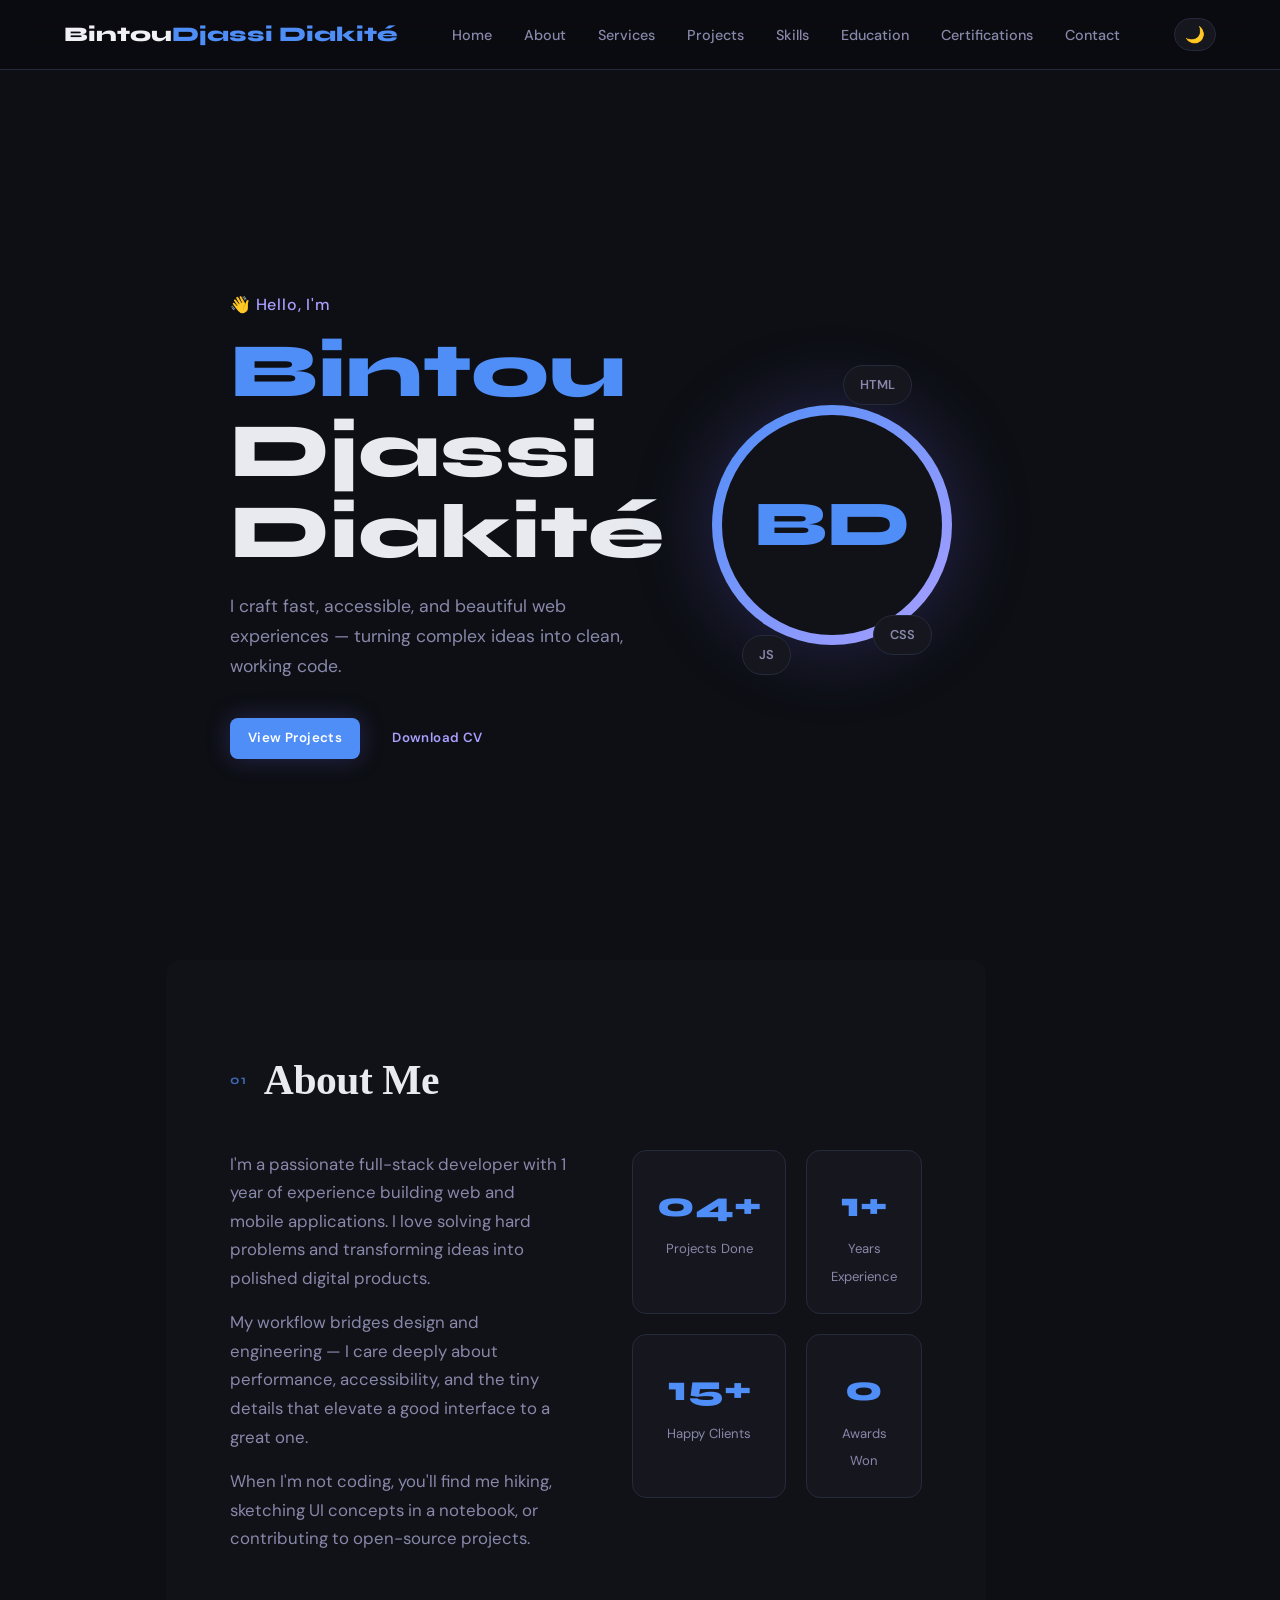
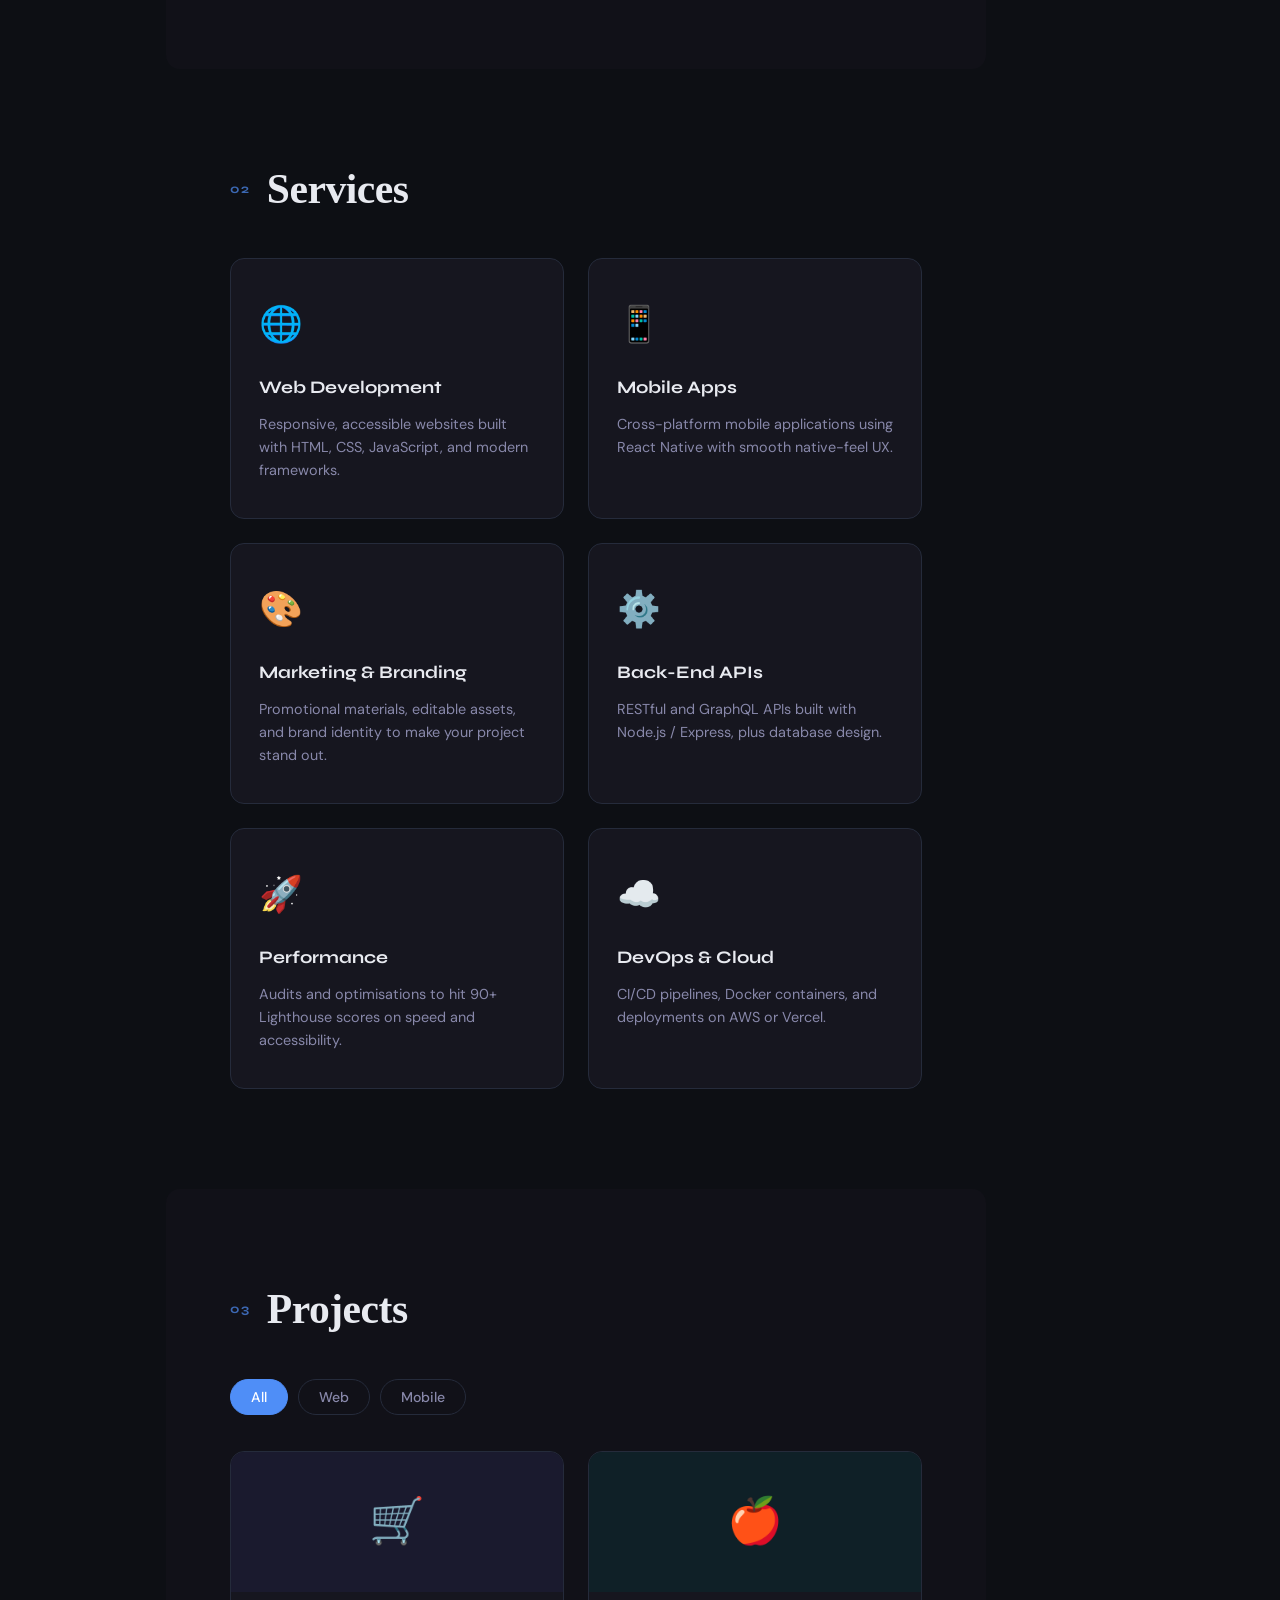
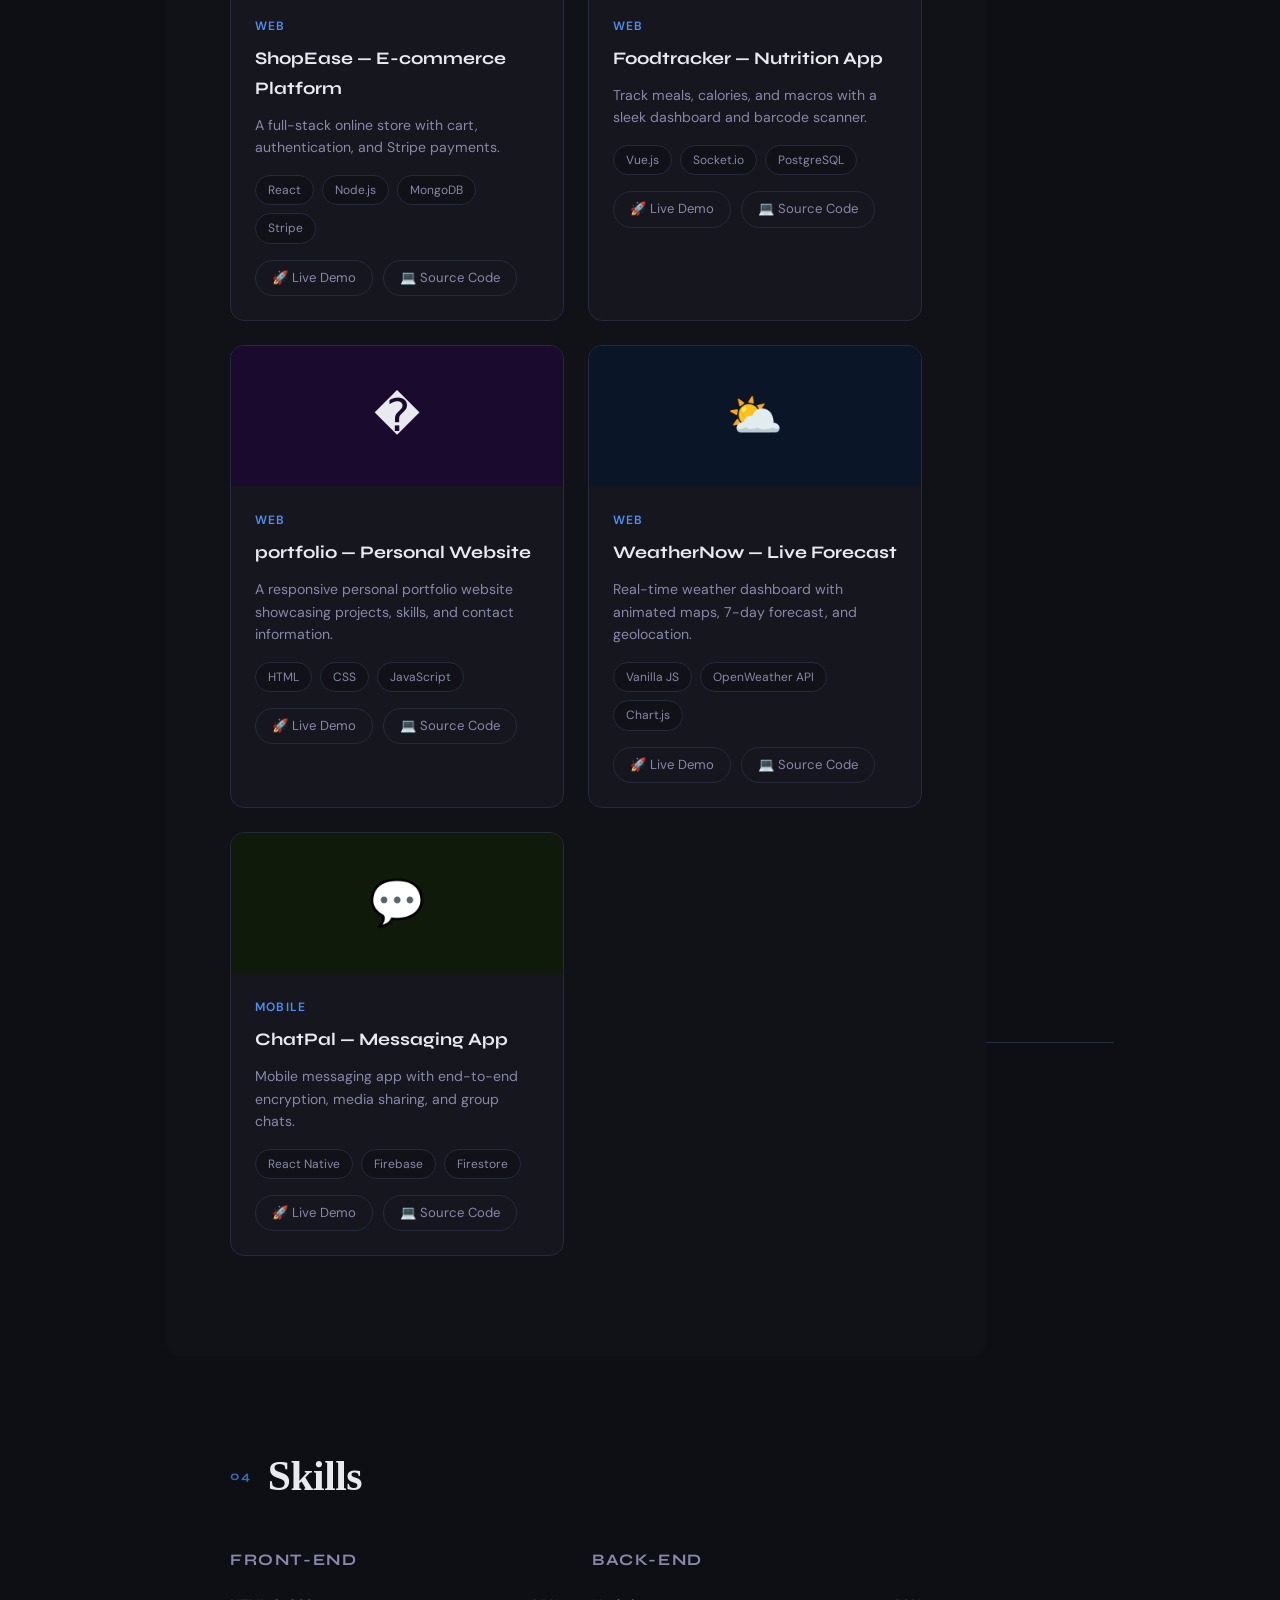
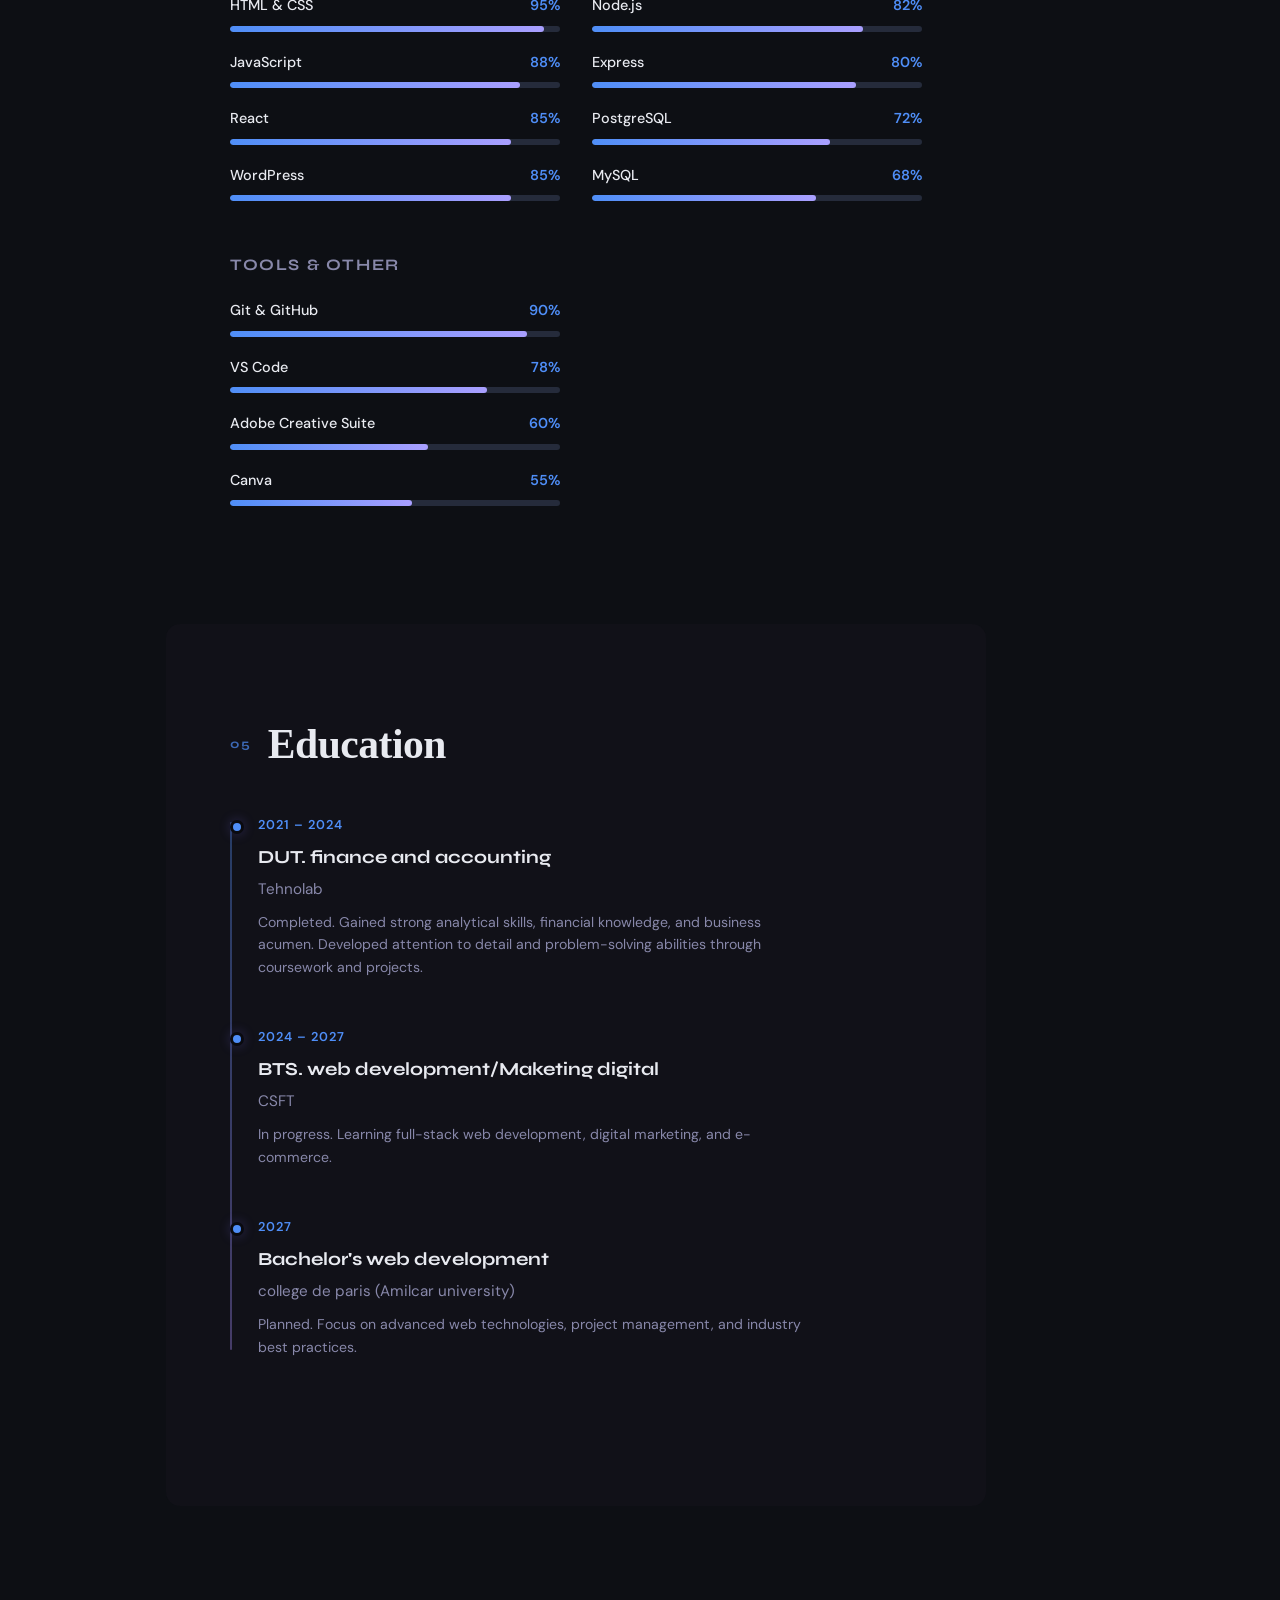
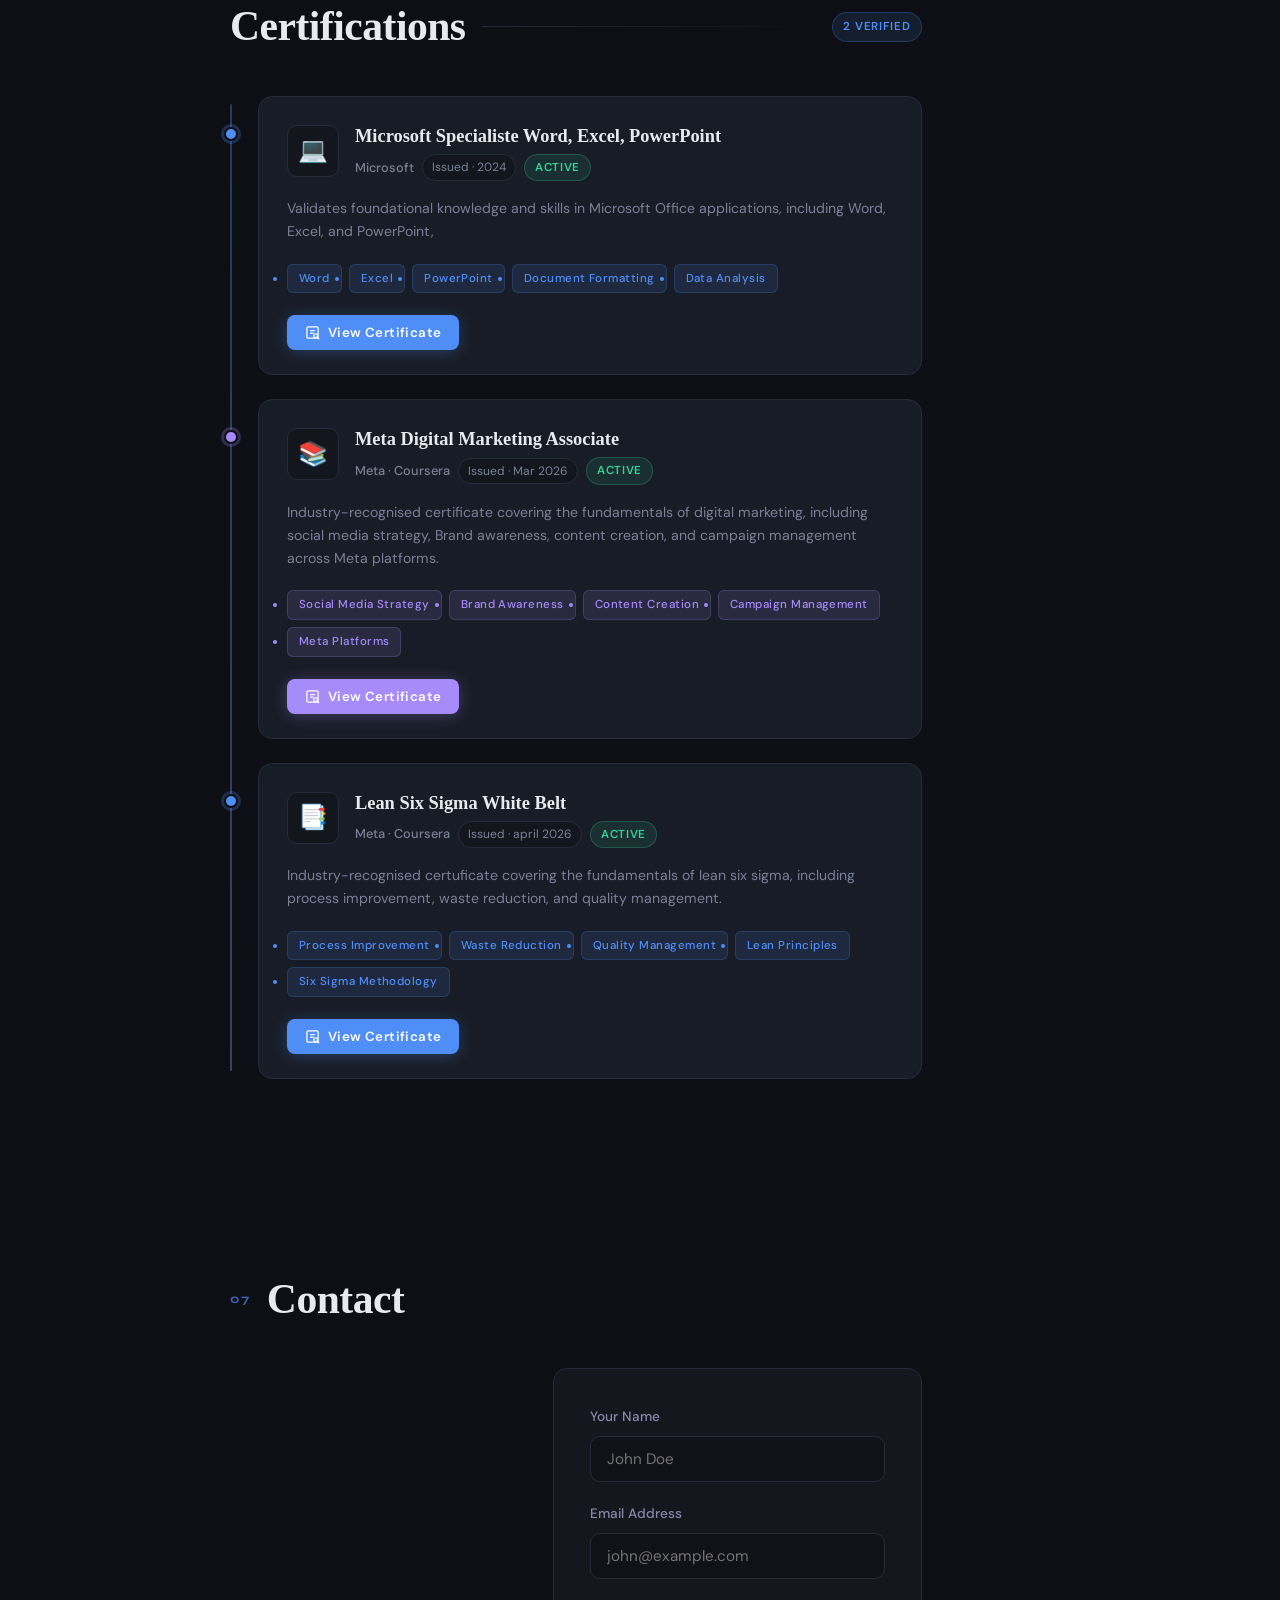
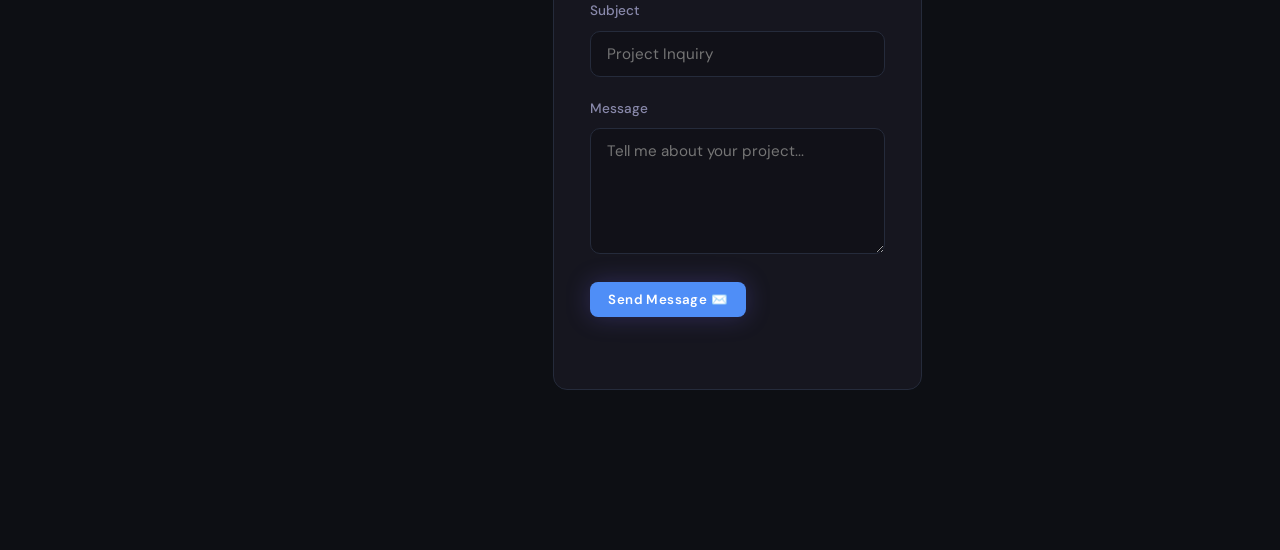
==== index.html @ b9fad1ed "Add files via upload" ====
<!DOCTYPE html>
<html lang="en" data-theme="dark">
<head>
  <meta charset="UTF-8" />
  <meta name="viewport" content="width=device-width, initial-scale=1.0" />
  <!-- The page title will be updated dynamically by script.js -->
  <title>Portfolio</title>
  <link rel="stylesheet" href="style.css" />
  <!-- Google Fonts: Syne (display) + DM Sans (body) -->
  <link rel="preconnect" href="https://fonts.googleapis.com" />
  <link rel="preconnect" href="https://fonts.gstatic.com" crossorigin />
  <link href="https://fonts.googleapis.com/css2?family=Syne:wght@400;600;700;800&family=DM+Sans:wght@300;400;500&display=swap" rel="stylesheet" />
</head>
<body>

  <!-- ═══════════════════════════════════════
       NAVIGATION BAR
       Generated dynamically by renderNav()
  ════════════════════════════════════════ -->
  <nav id="navbar">
    <div class="nav-logo" id="nav-logo"><!-- filled by JS --></div>
    <button class="hamburger" id="hamburger" aria-label="Toggle menu">
      <span></span><span></span><span></span>
    </button>
    <ul class="nav-links" id="nav-links"><!-- filled by JS --></ul>
    <button class="theme-toggle" id="theme-toggle" aria-label="Toggle dark mode">
      <span class="icon-sun">☀️</span>
      <span class="icon-moon">🌙</span>
    </button>
  </nav>

  <!-- ═══════════════════════════════════════
       MAIN CONTENT
       All sections are empty shells.
       JavaScript fills them with real content.
  ════════════════════════════════════════ -->
  <main>

    <!-- HOME SECTION -->
    <section id="home" class="section section-home">
      <div class="home-content">
        <p class="home-greeting" id="home-greeting"><!-- filled by JS --></p>
        <h1 class="home-name" id="home-name"><!-- filled by JS --></h1>
        <p class="home-tagline" id="home-tagline"><!-- filled by JS --></p>
        <div class="home-cta" id="home-cta"><!-- filled by JS --></div>
      </div>
      <div class="home-visual">
        <div class="avatar-ring">
          <div class="avatar-initials" id="avatar-initials"><!-- filled by JS --></div>
        </div>
        <div class="floating-badge badge-1">HTML</div>
        <div class="floating-badge badge-2">CSS</div>
        <div class="floating-badge badge-3">JS</div>
      </div>
    </section>

    <!-- ABOUT SECTION -->
    <section id="about" class="section section-about">
      <div class="section-header">
        <span class="section-label">01</span>
        <h2 class="section-title">About Me</h2>
      </div>
      <div class="about-grid">
        <div class="about-text" id="about-text"><!-- filled by JS --></div>
        <div class="about-stats" id="about-stats"><!-- filled by JS --></div>
      </div>
    </section>

    <!-- SERVICES SECTION -->
    <section id="services" class="section section-services">
      <div class="section-header">
        <span class="section-label">02</span>
        <h2 class="section-title">Services</h2>
      </div>
      <div class="services-grid" id="services-grid"><!-- filled by JS --></div>
    </section>

    <!-- PROJECTS SECTION -->
    <section id="projects" class="section section-projects">
      <div class="section-header">
        <span class="section-label">03</span>
        <h2 class="section-title">Projects</h2>
      </div>
      <!-- Filter buttons are generated by JS -->
      <div class="filter-bar" id="filter-bar"><!-- filled by JS --></div>
      <div class="projects-grid" id="projects-grid"><!-- filled by JS --></div>
    </section>

    <!-- SKILLS SECTION -->
    <section id="skills" class="section section-skills">
      <div class="section-header">
        <span class="section-label">04</span>
        <h2 class="section-title">Skills</h2>
      </div>
      <div class="skills-container" id="skills-container"><!-- filled by JS --></div>
    </section>

    <!-- EDUCATION SECTION -->
    <section id="education" class="section section-education">
      <div class="section-header">
        <span class="section-label">05</span>
        <h2 class="section-title">Education</h2>
      </div>
      <div class="timeline" id="timeline"><!-- filled by JS --></div>
    </section>


 <!-- CERTIFICATIONS SECTION -->
<section class="section" aria-label="Certifications">

  <div class="section-header">
    <h2>Certifications</h2>
    <div class="line"></div>
    <span class="badge-count">2 Verified</span>
  </div>

  <div class="timeline">

    <!-- ── CARD 1 · Microsoft ── -->
    <article class="cert-item" aria-label="Microsoft Specialiste Word, Excel, PowerPoint Certification">
      <div class="cert-top">
        <div class="cert-logo" aria-hidden="true">💻</div>
        <div class="cert-info">
          <h3>Microsoft Specialiste Word, Excel, PowerPoint</h3>
          <div class="cert-meta">
            <span class="cert-issuer">Microsoft</span>
            <span class="cert-date">Issued ·  2024</span>
            <span class="cert-status active">Active</span>
          </div>
        </div>
      </div>

      <p class="cert-desc">
        Validates foundational knowledge and skills in Microsoft Office applications,
         including Word, Excel, and PowerPoint,
      </p>

      <ul class="cert-skills" aria-label="Skills covered">
        <li class="skill-tag">Word</li>
        <li class="skill-tag">Excel</li>
        <li class="skill-tag">PowerPoint</li>
        <li class="skill-tag">Document Formatting</li>
        <li class="skill-tag">Data Analysis</li>
      </ul>

      <div class="cert-actions">
        <!-- View Certificate → modal -->
        <button
          class="btn btn-cert"
          aria-label="View Microsoft Specialiste Word, Excel, PowerPoint certificate in popup"
          data-modal="cert-modal"
          data-img="https://drive.google.com/file/d/1HHgDoSeQ33KPBU-byx-6XWF6HDOoDNi_/view?usp=drive_link"
          data-img-alt="Microsoft Specialiste Word, Excel, PowerPoint certificate"
          data-title="Microsoft Specialiste Word, Excel, PowerPoint Certificate"
        >
          <!-- certificate icon -->
          <svg viewBox="0 0 24 24" fill="none" stroke="currentColor" stroke-width="2" stroke-linecap="round" stroke-linejoin="round" aria-hidden="true">
            <rect x="3" y="3" width="18" height="18" rx="2"/><path d="M9 9h6M9 13h4"/>
            <circle cx="17" cy="17" r="3"/><path d="M19.5 19.5 22 22"/>
          </svg>
          View Certificate
        </button>

      </div>
    </article>

    <!-- ── CARD 2 · Meta ── -->
    <article class="cert-item" aria-label="Meta Digital Marketing Associate Certification">
      <div class="cert-top">
        <div class="cert-logo" aria-hidden="true">📚</div>
        <div class="cert-info">
          <h3>Meta Digital Marketing Associate</h3>
          <div class="cert-meta">
            <span class="cert-issuer">Meta · Coursera</span>
            <span class="cert-date">Issued · Mar 2026</span>
            <span class="cert-status active">Active</span>
          </div>
        </div>
      </div>

      <p class="cert-desc">
        Industry-recognised certificate covering the fundamentals of digital marketing,
         including social media strategy, Brand awareness, content creation, 
         and campaign management across Meta platforms.
      </p>

      <ul class="cert-skills" aria-label="Skills covered">
        <li class="skill-tag">Social Media Strategy</li>
        <li class="skill-tag">Brand Awareness</li>
        <li class="skill-tag">Content Creation</li>
        <li class="skill-tag">Campaign Management</li>
        <li class="skill-tag">Meta Platforms</li>
      </ul>

      <div class="cert-actions">
        <button
          class="btn btn-cert"
          aria-label="View Meta Digital Marketing Associate certificate in popup"
          data-modal="cert-modal"
          data-img="https://drive.google.com/file/d/19-1Jvn7HTNUv4_5Xf0doYidlQ6FW4BZz/view?usp=drive_link"
          data-img-alt="Meta Digital Marketing Associate Certificate"
          data-title="Meta Digital Marketing Associate Certificate"
        >
          <svg viewBox="0 0 24 24" fill="none" stroke="currentColor" stroke-width="2" stroke-linecap="round" stroke-linejoin="round" aria-hidden="true">
            <rect x="3" y="3" width="18" height="18" rx="2"/><path d="M9 9h6M9 13h4"/>
            <circle cx="17" cy="17" r="3"/><path d="M19.5 19.5 22 22"/>
          </svg>
          View Certificate
        </button>
      </div>
    </article>





   <!-- ── CARD 2 · lean six sigma ── -->
    <article class="cert-item" aria-label="Lean Six Sigma White Belt Certification">
      <div class="cert-top">
        <div class="cert-logo" aria-hidden="true">📑</div>
        <div class="cert-info">
          <h3>Lean Six Sigma White Belt</h3>
          <div class="cert-meta">
            <span class="cert-issuer">Meta · Coursera</span>
            <span class="cert-date">Issued · april 2026</span>
            <span class="cert-status active">Active</span>
          </div>
        </div>
      </div>

      <p class="cert-desc">
        Industry-recognised certuficate covering the fundamentals of lean six sigma, 
        including process improvement, waste reduction, and quality management.
      </p>

      <ul class="cert-skills" aria-label="Skills covered">
        <li class="skill-tag">Process Improvement</li>
        <li class="skill-tag">Waste Reduction</li>
        <li class="skill-tag">Quality Management</li>
        <li class="skill-tag">Lean Principles</li>
        <li class="skill-tag">Six Sigma Methodology</li>
      </ul>

      <div class="cert-actions">
        <button
          class="btn btn-cert"
          aria-label="View Lean Six Sigma White Belt certificate in popup"
          data-modal="cert-modal"
          data-img="https://drive.google.com/file/d/1yGemFPGWUD7ZCrED2iOlGS6p3QORxgfA/view?usp=drive_link"
          data-img-alt="Lean Six Sigma White Belt Certificate"
          data-title="Lean Six Sigma White Belt Certificate"
        >
          <svg viewBox="0 0 24 24" fill="none" stroke="currentColor" stroke-width="2" stroke-linecap="round" stroke-linejoin="round" aria-hidden="true">
            <rect x="3" y="3" width="18" height="18" rx="2"/><path d="M9 9h6M9 13h4"/>
            <circle cx="17" cy="17" r="3"/><path d="M19.5 19.5 22 22"/>
          </svg>
          View Certificate
        </button>
      </div>
    </article> 

  </div><!-- /.timeline -->
</section>


<!-- ================================================================
     CERTIFICATE MODAL
================================================================ -->
<div
  id="cert-modal"
  class="modal-overlay"
  role="dialog"
  aria-modal="true"
  aria-labelledby="modal-title"
  tabindex="-1"
>
  <div class="modal-box" id="modal-box">

    <div class="modal-header">
      <span class="modal-title" id="modal-title">Certificate</span>
      <button class="modal-close" id="modal-close" aria-label="Close certificate popup">
        <svg viewBox="0 0 24 24" fill="none" stroke="currentColor" stroke-width="2.5" stroke-linecap="round" aria-hidden="true">
          <line x1="18" y1="6" x2="6" y2="18"/><line x1="6" y1="6" x2="18" y2="18"/>
        </svg>
      </button>
    </div>

    <div class="modal-img-wrap" id="modal-img-wrap">
      <!-- image injected by JS -->
      <div class="cert-placeholder">
        <div class="cert-seal">🏅</div>
        <p><strong>Certificate Preview</strong><br/>Replace the <code>data-img</code> attribute on each button with your real certificate image URL or local path.</p>
      </div>
    </div>

    <div class="modal-footer">
      <button class="btn btn-demo btn-sm" id="modal-close-btn">Close</button>
      <a class="btn btn-cert btn-sm" id="modal-download" href="#" download aria-label="Download certificate image">
        <svg viewBox="0 0 24 24" fill="none" stroke="currentColor" stroke-width="2" stroke-linecap="round" stroke-linejoin="round" aria-hidden="true">
          <path d="M21 15v4a2 2 0 0 1-2 2H5a2 2 0 0 1-2-2v-4"/>
          <polyline points="7 10 12 15 17 10"/><line x1="12" y1="15" x2="12" y2="3"/>
        </svg>
        Download
      </a>
    </div>

  </div>
</div>


    <!-- CONTACT SECTION -->
    <section id="contact" class="section section-contact">
      <div class="section-header">
        <span class="section-label">07</span>
        <h2 class="section-title">Contact</h2>
      </div>
      <div class="contact-wrapper">
        <div class="contact-info" id="contact-info"><!-- filled by JS --></div>
        <!-- Contact form (front-end only, no server needed) -->
        <form class="contact-form" id="contact-form" novalidate>
          <div class="form-group">
            <label for="cf-name">Your Name</label>
            <input type="text" id="cf-name" placeholder="John Doe" required />
          </div>
          <div class="form-group">
            <label for="cf-email">Email Address</label>
            <input type="email" id="cf-email" placeholder="john@example.com" required />
          </div>
          <div class="form-group">
            <label for="cf-subject">Subject</label>
            <input type="text" id="cf-subject" placeholder="Project Inquiry" />
          </div>
          <div class="form-group">
            <label for="cf-message">Message</label>
            <textarea id="cf-message" rows="5" placeholder="Tell me about your project..." required></textarea>
          </div>
          <button type="submit" class="btn btn-primary">Send Message ✉️</button>
          <p class="form-feedback" id="form-feedback"></p>
        </form>
      </div>
    </section>

  </main>

  <!-- FOOTER -->
  <footer id="footer"><!-- filled by JS --></footer>

  <!-- Load the JavaScript file LAST so the DOM is ready -->
  <script src="script.js"></script>
</body>
</html>
---- style.css ----
/* ═══════════════════════════════════════════════════
   style.css — Portfolio Website Styles
   ───────────────────────────────────────────────────
   HOW THIS FILE IS ORGANIZED:
   1. CSS Variables (theme colors)
   2. Reset & Base
   3. Navigation
   4. Home Section
   5. About Section
   6. Services Section
   7. Projects Section
   8. Skills Section
   9. Education / Timeline
   10. Contact Section
   11. Footer
   12. Animations
   13. Responsive (Mobile)
══════════════════════════════════════════════════ */

/* ─────────────────────────────────────────
   1. CSS VARIABLES — THEME COLORS
   Change colors here to restyle everything
───────────────────────────────────────── */
:root {
  /* Dark theme (default) */
  --bg-primary:     #0a0a0f;
  --bg-secondary:   #111118;
  --bg-card:        #16161f;
  --border:         #2a2a3a;
  --text-primary:   #f0f0f5;
  --text-secondary: #8888aa;
  --accent:         #7c6cff;
  --accent-light:   #a99fff;
  --accent-glow:    rgba(124, 108, 255, 0.25);
  --success:        #4ade80;
  --error:          #f87171;
  --nav-height:     70px;
  --radius:         14px;
  --shadow:         0 4px 32px rgba(0,0,0,0.4);
}

/* Light theme — toggled by adding data-theme="light" to <html> */
[data-theme="light"] {
  --bg-primary:     #f5f5fa;
  --bg-secondary:   #ebebf5;
  --bg-card:        #ffffff;
  --border:         #d8d8e8;
  --text-primary:   #111118;
  --text-secondary: #555566;
  --accent:         #6655ee;
  --accent-light:   #9988ff;
  --accent-glow:    rgba(102, 85, 238, 0.15);
  --shadow:         0 4px 24px rgba(0,0,0,0.08);
}

/* ─────────────────────────────────────────
   2. RESET & BASE STYLES
───────────────────────────────────────── */
*, *::before, *::after {
  box-sizing: border-box;
  margin: 0;
  padding: 0;
}

html {
  scroll-behavior: smooth;  /* enables smooth scrolling when clicking nav links */
}

body {
  font-family: 'DM Sans', sans-serif;
  font-size: 16px;
  line-height: 1.7;
  background-color: var(--bg-primary);
  color: var(--text-primary);
  transition: background-color 0.3s, color 0.3s; /* smooth theme switch */
  overflow-x: hidden;
}

a {
  color: var(--accent-light);
  text-decoration: none;
  transition: color 0.2s;
}
a:hover { color: var(--accent); }

img { max-width: 100%; display: block; }

/* Utility classes */
.btn {
  display: inline-flex;
  align-items: center;
  gap: 8px;
  padding: 12px 28px;
  border-radius: 100px;
  font-family: 'DM Sans', sans-serif;
  font-size: 0.95rem;
  font-weight: 500;
  cursor: pointer;
  border: none;
  transition: transform 0.2s, box-shadow 0.2s, background 0.2s;
}
.btn:hover { transform: translateY(-2px); }

.btn-primary {
  background: var(--accent);
  color: #fff;
  box-shadow: 0 0 24px var(--accent-glow);
}
.btn-primary:hover {
  background: var(--accent-light);
  box-shadow: 0 0 36px var(--accent-glow);
}

.btn-outline {
  background: transparent;
  color: var(--accent-light);
  border: 1.5px solid var(--border);
}
.btn-outline:hover {
  border-color: var(--accent);
  color: var(--accent);
}

/* Section layout */
.section {
  padding: 100px 5vw;
  max-width: 1200px;
  margin: 0 auto;
}

.section-header {
  display: flex;
  align-items: baseline;
  gap: 16px;
  margin-bottom: 56px;
}

.section-label {
  font-family: 'Syne', sans-serif;
  font-size: 0.8rem;
  font-weight: 700;
  color: var(--accent);
  letter-spacing: 0.15em;
  opacity: 0.7;
}

.section-title {
  font-family: 'Syne', sans-serif;
  font-size: clamp(1.8rem, 4vw, 2.8rem);
  font-weight: 800;
  line-height: 1.1;
  color: var(--text-primary);
}

/* ─────────────────────────────────────────
   3. NAVIGATION
───────────────────────────────────────── */
#navbar {
  position: fixed;
  top: 0; left: 0; right: 0;
  z-index: 1000;
  height: var(--nav-height);
  display: flex;
  align-items: center;
  justify-content: space-between;
  padding: 0 5vw;
  background: rgba(10, 10, 15, 0.8);
  backdrop-filter: blur(16px);
  -webkit-backdrop-filter: blur(16px);
  border-bottom: 1px solid var(--border);
  transition: background 0.3s;
}

[data-theme="light"] #navbar {
  background: rgba(245, 245, 250, 0.85);
}

.nav-logo {
  font-family: 'Syne', sans-serif;
  font-weight: 800;
  font-size: 1.3rem;
  color: var(--text-primary);
  cursor: pointer;
}
.nav-logo span { color: var(--accent); }

.nav-links {
  display: flex;
  list-style: none;
  gap: 4px;
}

.nav-links a {
  padding: 8px 14px;
  border-radius: 8px;
  font-size: 0.9rem;
  font-weight: 500;
  color: var(--text-secondary);
  transition: color 0.2s, background 0.2s;
}
.nav-links a:hover,
.nav-links a.active {
  color: var(--text-primary);
  background: var(--bg-card);
}

.theme-toggle {
  background: var(--bg-card);
  border: 1px solid var(--border);
  border-radius: 100px;
  padding: 6px 10px;
  cursor: pointer;
  font-size: 1rem;
  display: flex;
  align-items: center;
  transition: background 0.2s;
  flex-shrink: 0;
}
.theme-toggle:hover { background: var(--border); }

/* Hide the appropriate icon based on theme */
[data-theme="dark"]  .icon-sun  { display: none; }
[data-theme="light"] .icon-moon { display: none; }

/* Hamburger (mobile only) */
.hamburger {
  display: none;
  flex-direction: column;
  gap: 5px;
  background: none;
  border: none;
  cursor: pointer;
  padding: 4px;
}
.hamburger span {
  display: block;
  width: 24px;
  height: 2px;
  background: var(--text-primary);
  border-radius: 2px;
  transition: transform 0.3s, opacity 0.3s;
}
.hamburger.open span:nth-child(1) { transform: translateY(7px) rotate(45deg); }
.hamburger.open span:nth-child(2) { opacity: 0; }
.hamburger.open span:nth-child(3) { transform: translateY(-7px) rotate(-45deg); }

/* ─────────────────────────────────────────
   4. HOME SECTION
───────────────────────────────────────── */
.section-home {
  min-height: 100vh;
  display: grid;
  grid-template-columns: 1fr 1fr;
  align-items: center;
  gap: 48px;
  padding-top: calc(var(--nav-height) + 60px);
  max-width: 1200px;
}

.home-greeting {
  font-size: 1rem;
  font-weight: 500;
  color: var(--accent-light);
  letter-spacing: 0.05em;
  margin-bottom: 12px;
}

.home-name {
  font-family: 'Syne', sans-serif;
  font-size: clamp(2.5rem, 6vw, 5rem);
  font-weight: 800;
  line-height: 1.05;
  margin-bottom: 20px;
}
.home-name .highlight { color: var(--accent); }

.home-tagline {
  font-size: 1.1rem;
  color: var(--text-secondary);
  max-width: 440px;
  margin-bottom: 36px;
}

.home-cta {
  display: flex;
  gap: 14px;
  flex-wrap: wrap;
}

/* Avatar / visual side */
.home-visual {
  position: relative;
  display: flex;
  justify-content: center;
  align-items: center;
  height: 380px;
}

.avatar-ring {
  width: 240px;
  height: 240px;
  border-radius: 50%;
  background: linear-gradient(135deg, var(--accent) 0%, var(--accent-light) 100%);
  display: flex;
  align-items: center;
  justify-content: center;
  box-shadow: 0 0 80px var(--accent-glow);
  animation: pulseRing 3s ease-in-out infinite;
}

.avatar-initials {
  width: 220px;
  height: 220px;
  border-radius: 50%;
  background: var(--bg-secondary);
  display: flex;
  align-items: center;
  justify-content: center;
  font-family: 'Syne', sans-serif;
  font-size: 4rem;
  font-weight: 800;
  color: var(--accent);
}

/* Floating tech badges around avatar */
.floating-badge {
  position: absolute;
  padding: 8px 16px;
  background: var(--bg-card);
  border: 1px solid var(--border);
  border-radius: 100px;
  font-size: 0.8rem;
  font-weight: 600;
  color: var(--text-secondary);
  animation: floatY 3s ease-in-out infinite;
}
.badge-1 { top: 30px;  right: 40px;  animation-delay: 0s;    }
.badge-2 { bottom: 60px; right: 20px; animation-delay: 0.8s; }
.badge-3 { bottom: 40px; left: 30px;  animation-delay: 1.6s; }

/* ─────────────────────────────────────────
   5. ABOUT SECTION
───────────────────────────────────────── */
.section-about { background: var(--bg-secondary); border-radius: var(--radius); }

.about-grid {
  display: grid;
  grid-template-columns: 1.5fr 1fr;
  gap: 60px;
  align-items: start;
}

.about-text p {
  color: var(--text-secondary);
  margin-bottom: 16px;
  font-size: 1.05rem;
}

.about-stats {
  display: grid;
  grid-template-columns: 1fr 1fr;
  gap: 20px;
}

.stat-card {
  background: var(--bg-card);
  border: 1px solid var(--border);
  border-radius: var(--radius);
  padding: 24px;
  text-align: center;
  transition: transform 0.2s, box-shadow 0.2s;
}
.stat-card:hover {
  transform: translateY(-4px);
  box-shadow: var(--shadow);
}

.stat-number {
  font-family: 'Syne', sans-serif;
  font-size: 2.2rem;
  font-weight: 800;
  color: var(--accent);
  display: block;
}

.stat-label {
  font-size: 0.82rem;
  color: var(--text-secondary);
  margin-top: 4px;
}

/* ─────────────────────────────────────────
   6. SERVICES SECTION
───────────────────────────────────────── */
.services-grid {
  display: grid;
  grid-template-columns: repeat(auto-fill, minmax(260px, 1fr));
  gap: 24px;
}

.service-card {
  background: var(--bg-card);
  border: 1px solid var(--border);
  border-radius: var(--radius);
  padding: 36px 28px;
  transition: transform 0.25s, border-color 0.25s, box-shadow 0.25s;
  cursor: default;
}
.service-card:hover {
  transform: translateY(-6px);
  border-color: var(--accent);
  box-shadow: 0 8px 40px var(--accent-glow);
}

.service-icon {
  font-size: 2.2rem;
  margin-bottom: 18px;
  display: block;
}

.service-title {
  font-family: 'Syne', sans-serif;
  font-size: 1.1rem;
  font-weight: 700;
  margin-bottom: 10px;
}

.service-desc {
  font-size: 0.9rem;
  color: var(--text-secondary);
  line-height: 1.6;
}

/* ─────────────────────────────────────────
   7. PROJECTS SECTION
───────────────────────────────────────── */
.section-projects { background: var(--bg-secondary); border-radius: var(--radius); }

/* Filter buttons */
.filter-bar {
  display: flex;
  gap: 10px;
  flex-wrap: wrap;
  margin-bottom: 36px;
}

.filter-btn {
  padding: 8px 20px;
  border-radius: 100px;
  border: 1.5px solid var(--border);
  background: transparent;
  color: var(--text-secondary);
  font-family: 'DM Sans', sans-serif;
  font-size: 0.88rem;
  font-weight: 500;
  cursor: pointer;
  transition: all 0.2s;
}
.filter-btn:hover { border-color: var(--accent); color: var(--accent); }
.filter-btn.active {
  background: var(--accent);
  border-color: var(--accent);
  color: #fff;
}

/* Project cards grid */
.projects-grid {
  display: grid;
  grid-template-columns: repeat(auto-fill, minmax(300px, 1fr));
  gap: 24px;
}

.project-card {
  background: var(--bg-card);
  border: 1px solid var(--border);
  border-radius: var(--radius);
  overflow: hidden;
  transition: transform 0.25s, box-shadow 0.25s;
  animation: fadeInUp 0.4s ease both;
}
.project-card:hover {
  transform: translateY(-6px);
  box-shadow: var(--shadow);
}

/* Project card color banner (uses data-color attribute) */
.project-banner {
  height: 140px;
  display: flex;
  align-items: center;
  justify-content: center;
  font-size: 2.8rem;
}

.project-body { padding: 24px; }

.project-category {
  font-size: 0.75rem;
  font-weight: 600;
  text-transform: uppercase;
  letter-spacing: 0.1em;
  color: var(--accent);
  margin-bottom: 8px;
}

.project-title {
  font-family: 'Syne', sans-serif;
  font-size: 1.1rem;
  font-weight: 700;
  margin-bottom: 10px;
}

.project-desc {
  font-size: 0.88rem;
  color: var(--text-secondary);
  margin-bottom: 16px;
  line-height: 1.6;
}

.project-tags { display: flex; flex-wrap: wrap; gap: 8px; }

.tag {
  padding: 4px 12px;
  background: var(--bg-secondary);
  border: 1px solid var(--border);
  border-radius: 100px;
  font-size: 0.75rem;
  color: var(--text-secondary);
}

.project-links {
  display: flex;
  gap: 10px;
  margin-top: 16px;
}
.project-links a {
  font-size: 0.82rem;
  padding: 6px 16px;
  border-radius: 100px;
  border: 1px solid var(--border);
  color: var(--text-secondary);
  transition: all 0.2s;
}
.project-links a:hover {
  border-color: var(--accent);
  color: var(--accent);
}

/* Cards hidden by filter */
.project-card.hidden {
  display: none;
}

/* ─────────────────────────────────────────
   8. SKILLS SECTION
───────────────────────────────────────── */
.skills-container {
  display: grid;
  grid-template-columns: repeat(auto-fill, minmax(280px, 1fr));
  gap: 32px;
}

.skill-group h3 {
  font-family: 'Syne', sans-serif;
  font-size: 1rem;
  font-weight: 700;
  color: var(--text-secondary);
  text-transform: uppercase;
  letter-spacing: 0.1em;
  margin-bottom: 20px;
}

.skill-item {
  margin-bottom: 18px;
}

.skill-header {
  display: flex;
  justify-content: space-between;
  margin-bottom: 8px;
  font-size: 0.9rem;
}

.skill-name { font-weight: 500; }
.skill-pct  { color: var(--accent); font-weight: 600; }

/* Progress bar track */
.skill-bar {
  height: 6px;
  background: var(--border);
  border-radius: 100px;
  overflow: hidden;
}

/* Progress bar fill — width is set by JS via inline style */
.skill-fill {
  height: 100%;
  background: linear-gradient(90deg, var(--accent), var(--accent-light));
  border-radius: 100px;
  width: 0;   /* starts at 0, animated to real value */
  transition: width 1.2s cubic-bezier(0.4, 0, 0.2, 1);
}

/* ─────────────────────────────────────────
   9. EDUCATION / TIMELINE
───────────────────────────────────────── */
.section-education { background: var(--bg-secondary); border-radius: var(--radius); }

.timeline {
  position: relative;
  padding-left: 32px;
}

/* Vertical line */
.timeline::before {
  content: '';
  position: absolute;
  left: 8px; top: 0; bottom: 0;
  width: 2px;
  background: var(--border);
  border-radius: 2px;
}

.timeline-item {
  position: relative;
  margin-bottom: 48px;
}

/* Dot on the line */
.timeline-item::before {
  content: '';
  position: absolute;
  left: -28px;
  top: 6px;
  width: 14px;
  height: 14px;
  border-radius: 50%;
  background: var(--accent);
  border: 3px solid var(--bg-primary);
  box-shadow: 0 0 12px var(--accent-glow);
}

.timeline-date {
  font-size: 0.8rem;
  font-weight: 600;
  color: var(--accent);
  letter-spacing: 0.08em;
  margin-bottom: 6px;
}

.timeline-degree {
  font-family: 'Syne', sans-serif;
  font-size: 1.15rem;
  font-weight: 700;
  margin-bottom: 4px;
}

.timeline-school {
  font-size: 0.95rem;
  color: var(--text-secondary);
  margin-bottom: 8px;
}

.timeline-desc {
  font-size: 0.88rem;
  color: var(--text-secondary);
  max-width: 560px;
  line-height: 1.6;
}



/* ─────────────────────────────────────────
   CERTIFICATIONS SECTION
   Shares the same visual style as Education.
   Uses different class names to avoid conflicts.
───────────────────────────────────────── */

 /* ============================================================
       ROOT & RESET
    ============================================================ */
    *, *::before, *::after { box-sizing: border-box; margin: 0; padding: 0; }

    :root {
      --bg:          #0d0f14;
      --surface:     #13161d;
      --card:        #181c26;
      --border:      #252b3b;
      --accent:      #4f8ef7;
      --accent-soft: rgba(79,142,247,.12);
      --accent2:     #a78bfa;
      --accent2-soft:rgba(167,139,250,.12);
      --text:        #e8eaf0;
      --muted:       #7a8099;
      --radius:      14px;
      --transition:  .25s cubic-bezier(.4,0,.2,1);
    }

    body {
      font-family: 'DM Sans', sans-serif;
      background: var(--bg);
      color: var(--text);
      min-height: 100vh;
      display: flex;
      align-items: center;
      justify-content: center;
      padding: 60px 20px;
    }

    /* ============================================================
       SECTION WRAPPER
    ============================================================ */
    .section {
      width: 100%;
      max-width: 820px;
    }

    .section-header {
      display: flex;
      align-items: center;
      gap: 16px;
      margin-bottom: 48px;
    }

    .section-header h2 {
      font-family: 'DM Serif Display', serif;
      font-size: clamp(1.8rem, 4vw, 2.6rem);
      color: var(--text);
      letter-spacing: -.5px;
      line-height: 1;
    }

    .section-header .line {
      flex: 1;
      height: 1px;
      background: linear-gradient(90deg, var(--border), transparent);
    }

    .badge-count {
      font-size: .72rem;
      font-weight: 600;
      letter-spacing: .08em;
      text-transform: uppercase;
      color: var(--accent);
      background: var(--accent-soft);
      border: 1px solid rgba(79,142,247,.25);
      padding: 4px 10px;
      border-radius: 20px;
    }

    /* ============================================================
       TIMELINE
    ============================================================ */
    .timeline {
      position: relative;
      padding-left: 28px;
    }

    .timeline::before {
      content: '';
      position: absolute;
      left: 0;
      top: 8px;
      bottom: 8px;
      width: 2px;
      background: linear-gradient(180deg, var(--accent) 0%, var(--accent2) 100%);
      border-radius: 2px;
      opacity: .35;
    }

    /* ============================================================
       CERTIFICATION CARD
    ============================================================ */
    .cert-item {
      position: relative;
      background: var(--card);
      border: 1px solid var(--border);
      border-radius: var(--radius);
      padding: 28px 28px 24px;
      margin-bottom: 24px;
      transition: border-color var(--transition), transform var(--transition), box-shadow var(--transition);
    }

    .cert-item:last-child { margin-bottom: 0; }

    .cert-item:hover {
      border-color: rgba(79,142,247,.4);
      transform: translateX(4px);
      box-shadow: 0 8px 32px rgba(0,0,0,.35);
    }

    /* Timeline dot */
    .cert-item::before {
      content: '';
      position: absolute;
      left: -35px;
      top: 30px;
      width: 14px;
      height: 14px;
      border-radius: 50%;
      background: var(--accent);
      border: 2px solid var(--bg);
      box-shadow: 0 0 0 3px rgba(79,142,247,.25);
      transition: box-shadow var(--transition);
    }

    .cert-item:nth-child(2)::before { background: var(--accent2); box-shadow: 0 0 0 3px rgba(167,139,250,.25); }
    .cert-item:hover::before { box-shadow: 0 0 0 6px rgba(79,142,247,.2); }

    /* Card top row */
    .cert-top {
      display: flex;
      align-items: flex-start;
      gap: 16px;
      margin-bottom: 16px;
    }

    .cert-logo {
      width: 52px;
      height: 52px;
      border-radius: 10px;
      background: var(--surface);
      border: 1px solid var(--border);
      display: flex;
      align-items: center;
      justify-content: center;
      flex-shrink: 0;
      font-size: 1.5rem;
    }

    .cert-info { flex: 1; }

    .cert-info h3 {
      font-family: 'DM Serif Display', serif;
      font-size: 1.15rem;
      color: var(--text);
      margin-bottom: 4px;
      line-height: 1.25;
    }

    .cert-meta {
      display: flex;
      flex-wrap: wrap;
      gap: 8px;
      align-items: center;
      margin-top: 6px;
    }

    .cert-issuer {
      font-size: .8rem;
      font-weight: 500;
      color: var(--muted);
    }

    .cert-date {
      font-size: .75rem;
      color: var(--muted);
      background: var(--surface);
      border: 1px solid var(--border);
      padding: 2px 9px;
      border-radius: 20px;
    }

    .cert-status {
      font-size: .72rem;
      font-weight: 600;
      letter-spacing: .06em;
      text-transform: uppercase;
      padding: 3px 10px;
      border-radius: 20px;
    }

    .cert-status.active {
      color: #34d399;
      background: rgba(52,211,153,.1);
      border: 1px solid rgba(52,211,153,.25);
    }

    /* Description */
    .cert-desc {
      font-size: .88rem;
      color: var(--muted);
      line-height: 1.65;
      margin-bottom: 20px;
    }

    /* Skills tags */
    .cert-skills {
      display: flex;
      flex-wrap: wrap;
      gap: 7px;
      margin-bottom: 22px;
    }

    .skill-tag {
      font-size: .72rem;
      font-weight: 500;
      letter-spacing: .04em;
      color: var(--accent);
      background: var(--accent-soft);
      border: 1px solid rgba(79,142,247,.2);
      padding: 4px 11px;
      border-radius: 6px;
    }

    .cert-item:nth-child(2) .skill-tag {
      color: var(--accent2);
      background: var(--accent2-soft);
      border-color: rgba(167,139,250,.2);
    }

    /* ============================================================
       ACTION BUTTONS
    ============================================================ */
    .cert-actions {
      display: flex;
      flex-wrap: wrap;
      gap: 10px;
    }

    .btn {
      display: inline-flex;
      align-items: center;
      gap: 8px;
      font-family: 'DM Sans', sans-serif;
      font-size: .83rem;
      font-weight: 600;
      letter-spacing: .03em;
      padding: 9px 18px;
      border-radius: 8px;
      border: none;
      cursor: pointer;
      text-decoration: none;
      transition:
        background var(--transition),
        color var(--transition),
        transform var(--transition),
        box-shadow var(--transition);
      position: relative;
      overflow: hidden;
    }

    .btn::after {
      content: '';
      position: absolute;
      inset: 0;
      background: white;
      opacity: 0;
      transition: opacity var(--transition);
    }

    .btn:hover::after { opacity: .06; }
    .btn:active { transform: scale(.97); }

    /* Primary – View Certificate */
    .btn-cert {
      background: var(--accent);
      color: #fff;
      box-shadow: 0 2px 16px rgba(79,142,247,.3);
    }
    .btn-cert:hover {
      background: #3a7cf0;
      box-shadow: 0 4px 24px rgba(79,142,247,.45);
      transform: translateY(-1px);
    }

    /* Secondary – View Demo */
    .btn-demo {
      background: transparent;
      color: var(--text);
      border: 1px solid var(--border);
    }
    .btn-demo:hover {
      border-color: rgba(79,142,247,.45);
      color: var(--accent);
      transform: translateY(-1px);
      box-shadow: 0 4px 16px rgba(79,142,247,.1);
    }

    /* Meta certification variant colors */
    .cert-item:nth-child(2) .btn-cert {
      background: var(--accent2);
      box-shadow: 0 2px 16px rgba(167,139,250,.3);
    }
    .cert-item:nth-child(2) .btn-cert:hover {
      background: #9b72f5;
      box-shadow: 0 4px 24px rgba(167,139,250,.45);
    }
    .cert-item:nth-child(2) .btn-demo:hover {
      border-color: rgba(167,139,250,.45);
      color: var(--accent2);
      box-shadow: 0 4px 16px rgba(167,139,250,.1);
    }

    /* Button SVG icons */
    .btn svg { width: 15px; height: 15px; flex-shrink: 0; }

    /* ============================================================
       MODAL / LIGHTBOX
    ============================================================ */
    .modal-overlay {
      position: fixed;
      inset: 0;
      background: rgba(0,0,0,.82);
      backdrop-filter: blur(6px);
      -webkit-backdrop-filter: blur(6px);
      display: flex;
      align-items: center;
      justify-content: center;
      padding: 24px;
      z-index: 1000;
      opacity: 0;
      visibility: hidden;
      transition: opacity .3s ease, visibility .3s ease;
    }

    .modal-overlay.open {
      opacity: 1;
      visibility: visible;
    }

    .modal-box {
      position: relative;
      max-width: 700px;
      width: 100%;
      background: var(--card);
      border: 1px solid var(--border);
      border-radius: 18px;
      overflow: hidden;
      transform: scale(.88) translateY(20px);
      transition: transform .35s cubic-bezier(.34,1.56,.64,1);
      box-shadow: 0 32px 80px rgba(0,0,0,.6);
    }

    .modal-overlay.open .modal-box {
      transform: scale(1) translateY(0);
    }

    /* Modal header */
    .modal-header {
      display: flex;
      align-items: center;
      justify-content: space-between;
      padding: 18px 22px;
      border-bottom: 1px solid var(--border);
    }

    .modal-title {
      font-family: 'DM Serif Display', serif;
      font-size: 1.05rem;
      color: var(--text);
    }

    .modal-close {
      width: 34px;
      height: 34px;
      border-radius: 8px;
      background: var(--surface);
      border: 1px solid var(--border);
      color: var(--muted);
      cursor: pointer;
      display: flex;
      align-items: center;
      justify-content: center;
      transition: background var(--transition), color var(--transition), transform var(--transition);
    }

    .modal-close:hover {
      background: rgba(255,255,255,.07);
      color: var(--text);
      transform: rotate(90deg);
    }

    .modal-close svg { width: 16px; height: 16px; }

    /* Modal image area */
    .modal-img-wrap {
      position: relative;
      background: var(--surface);
      min-height: 260px;
      display: flex;
      align-items: center;
      justify-content: center;
    }

    .modal-img-wrap img {
      width: 100%;
      max-height: 480px;
      object-fit: contain;
      display: block;
    }

    /* Placeholder when no real image */
    .cert-placeholder {
      display: flex;
      flex-direction: column;
      align-items: center;
      justify-content: center;
      gap: 14px;
      padding: 60px 40px;
      color: var(--muted);
      text-align: center;
    }

    .cert-placeholder .cert-seal {
      width: 90px;
      height: 90px;
      border-radius: 50%;
      background: var(--card);
      border: 2px dashed var(--border);
      display: flex;
      align-items: center;
      justify-content: center;
      font-size: 2.2rem;
    }

    .cert-placeholder p {
      font-size: .88rem;
      line-height: 1.6;
      max-width: 280px;
    }

    .cert-placeholder strong { color: var(--text); }

    /* Modal footer */
    .modal-footer {
      display: flex;
      align-items: center;
      justify-content: flex-end;
      gap: 10px;
      padding: 16px 22px;
      border-top: 1px solid var(--border);
    }

    .btn-sm {
      padding: 7px 15px;
      font-size: .8rem;
    }

    /* ============================================================
       RESPONSIVE
    ============================================================ */
    @media (max-width: 600px) {
      .timeline { padding-left: 20px; }
      .cert-item { padding: 20px 16px 18px; }
      .cert-item::before { left: -28px; width: 12px; height: 12px; top: 24px; }
      .cert-top { flex-direction: column; gap: 12px; }
      .cert-logo { width: 44px; height: 44px; }
      .cert-actions { flex-direction: column; }
      .btn { justify-content: center; }
      .modal-box { border-radius: 14px; }
    }

    /* ============================================================
       FOCUS STYLES (accessibility)
    ============================================================ */
    .btn:focus-visible,
    .modal-close:focus-visible {
      outline: 2px solid var(--accent);
      outline-offset: 2px;
    }

    /* ============================================================
       SECTION WRAPPER
    ============================================================ */
    .section {
      width: 100%;
      max-width: 820px;
    }

    .section-header {
      display: flex;
      align-items: center;
      gap: 16px;
      margin-bottom: 48px;
    }

    .section-header h2 {
      font-family: 'DM Serif Display', serif;
      font-size: clamp(1.8rem, 4vw, 2.6rem);
      color: var(--text);
      letter-spacing: -.5px;
      line-height: 1;
    }

    .section-header .line {
      flex: 1;
      height: 1px;
      background: linear-gradient(90deg, var(--border), transparent);
    }

    .badge-count {
      font-size: .72rem;
      font-weight: 600;
      letter-spacing: .08em;
      text-transform: uppercase;
      color: var(--accent);
      background: var(--accent-soft);
      border: 1px solid rgba(79,142,247,.25);
      padding: 4px 10px;
      border-radius: 20px;
    }

    /* ============================================================
       TIMELINE
    ============================================================ */
    .timeline {
      position: relative;
      padding-left: 28px;
    }

    .timeline::before {
      content: '';
      position: absolute;
      left: 0;
      top: 8px;
      bottom: 8px;
      width: 2px;
      background: linear-gradient(180deg, var(--accent) 0%, var(--accent2) 100%);
      border-radius: 2px;
      opacity: .35;
    }

    /* ============================================================
       CERTIFICATION CARD
    ============================================================ */
    .cert-item {
      position: relative;
      background: var(--card);
      border: 1px solid var(--border);
      border-radius: var(--radius);
      padding: 28px 28px 24px;
      margin-bottom: 24px;
      transition: border-color var(--transition), transform var(--transition), box-shadow var(--transition);
    }

    .cert-item:last-child { margin-bottom: 0; }

    .cert-item:hover {
      border-color: rgba(79,142,247,.4);
      transform: translateX(4px);
      box-shadow: 0 8px 32px rgba(0,0,0,.35);
    }

    /* Timeline dot */
    .cert-item::before {
      content: '';
      position: absolute;
      left: -35px;
      top: 30px;
      width: 14px;
      height: 14px;
      border-radius: 50%;
      background: var(--accent);
      border: 2px solid var(--bg);
      box-shadow: 0 0 0 3px rgba(79,142,247,.25);
      transition: box-shadow var(--transition);
    }

    .cert-item:nth-child(2)::before { background: var(--accent2); box-shadow: 0 0 0 3px rgba(167,139,250,.25); }
    .cert-item:hover::before { box-shadow: 0 0 0 6px rgba(79,142,247,.2); }

    /* Card top row */
    .cert-top {
      display: flex;
      align-items: flex-start;
      gap: 16px;
      margin-bottom: 16px;
    }

    .cert-logo {
      width: 52px;
      height: 52px;
      border-radius: 10px;
      background: var(--surface);
      border: 1px solid var(--border);
      display: flex;
      align-items: center;
      justify-content: center;
      flex-shrink: 0;
      font-size: 1.5rem;
    }

    .cert-info { flex: 1; }

    .cert-info h3 {
      font-family: 'DM Serif Display', serif;
      font-size: 1.15rem;
      color: var(--text);
      margin-bottom: 4px;
      line-height: 1.25;
    }

    .cert-meta {
      display: flex;
      flex-wrap: wrap;
      gap: 8px;
      align-items: center;
      margin-top: 6px;
    }

    .cert-issuer {
      font-size: .8rem;
      font-weight: 500;
      color: var(--muted);
    }

    .cert-date {
      font-size: .75rem;
      color: var(--muted);
      background: var(--surface);
      border: 1px solid var(--border);
      padding: 2px 9px;
      border-radius: 20px;
    }

    .cert-status {
      font-size: .72rem;
      font-weight: 600;
      letter-spacing: .06em;
      text-transform: uppercase;
      padding: 3px 10px;
      border-radius: 20px;
    }

    .cert-status.active {
      color: #34d399;
      background: rgba(52,211,153,.1);
      border: 1px solid rgba(52,211,153,.25);
    }

    /* Description */
    .cert-desc {
      font-size: .88rem;
      color: var(--muted);
      line-height: 1.65;
      margin-bottom: 20px;
    }

    /* Skills tags */
    .cert-skills {
      display: flex;
      flex-wrap: wrap;
      gap: 7px;
      margin-bottom: 22px;
    }

    .skill-tag {
      font-size: .72rem;
      font-weight: 500;
      letter-spacing: .04em;
      color: var(--accent);
      background: var(--accent-soft);
      border: 1px solid rgba(79,142,247,.2);
      padding: 4px 11px;
      border-radius: 6px;
    }

    .cert-item:nth-child(2) .skill-tag {
      color: var(--accent2);
      background: var(--accent2-soft);
      border-color: rgba(167,139,250,.2);
    }

    /* ============================================================
       ACTION BUTTONS
    ============================================================ */
    .cert-actions {
      display: flex;
      flex-wrap: wrap;
      gap: 10px;
    }

    .btn {
      display: inline-flex;
      align-items: center;
      gap: 8px;
      font-family: 'DM Sans', sans-serif;
      font-size: .83rem;
      font-weight: 600;
      letter-spacing: .03em;
      padding: 9px 18px;
      border-radius: 8px;
      border: none;
      cursor: pointer;
      text-decoration: none;
      transition:
        background var(--transition),
        color var(--transition),
        transform var(--transition),
        box-shadow var(--transition);
      position: relative;
      overflow: hidden;
    }

    .btn::after {
      content: '';
      position: absolute;
      inset: 0;
      background: white;
      opacity: 0;
      transition: opacity var(--transition);
    }

    .btn:hover::after { opacity: .06; }
    .btn:active { transform: scale(.97); }

    /* Primary – View Certificate */
    .btn-cert {
      background: var(--accent);
      color: #fff;
      box-shadow: 0 2px 16px rgba(79,142,247,.3);
    }
    .btn-cert:hover {
      background: #3a7cf0;
      box-shadow: 0 4px 24px rgba(79,142,247,.45);
      transform: translateY(-1px);
    }

    /* Secondary – View Demo */
    .btn-demo {
      background: transparent;
      color: var(--text);
      border: 1px solid var(--border);
    }
    .btn-demo:hover {
      border-color: rgba(79,142,247,.45);
      color: var(--accent);
      transform: translateY(-1px);
      box-shadow: 0 4px 16px rgba(79,142,247,.1);
    }

    /* Meta certification variant colors */
    .cert-item:nth-child(2) .btn-cert {
      background: var(--accent2);
      box-shadow: 0 2px 16px rgba(167,139,250,.3);
    }
    .cert-item:nth-child(2) .btn-cert:hover {
      background: #9b72f5;
      box-shadow: 0 4px 24px rgba(167,139,250,.45);
    }
    .cert-item:nth-child(2) .btn-demo:hover {
      border-color: rgba(167,139,250,.45);
      color: var(--accent2);
      box-shadow: 0 4px 16px rgba(167,139,250,.1);
    }

    /* Button SVG icons */
    .btn svg { width: 15px; height: 15px; flex-shrink: 0; }

    /* ============================================================
       MODAL / LIGHTBOX
    ============================================================ */
    .modal-overlay {
      position: fixed;
      inset: 0;
      background: rgba(0,0,0,.82);
      backdrop-filter: blur(6px);
      -webkit-backdrop-filter: blur(6px);
      display: flex;
      align-items: center;
      justify-content: center;
      padding: 24px;
      z-index: 1000;
      opacity: 0;
      visibility: hidden;
      transition: opacity .3s ease, visibility .3s ease;
    }

    .modal-overlay.open {
      opacity: 1;
      visibility: visible;
    }

    .modal-box {
      position: relative;
      max-width: 700px;
      width: 100%;
      background: var(--card);
      border: 1px solid var(--border);
      border-radius: 18px;
      overflow: hidden;
      transform: scale(.88) translateY(20px);
      transition: transform .35s cubic-bezier(.34,1.56,.64,1);
      box-shadow: 0 32px 80px rgba(0,0,0,.6);
    }

    .modal-overlay.open .modal-box {
      transform: scale(1) translateY(0);
    }

    /* Modal header */
    .modal-header {
      display: flex;
      align-items: center;
      justify-content: space-between;
      padding: 18px 22px;
      border-bottom: 1px solid var(--border);
    }

    .modal-title {
      font-family: 'DM Serif Display', serif;
      font-size: 1.05rem;
      color: var(--text);
    }

    .modal-close {
      width: 34px;
      height: 34px;
      border-radius: 8px;
      background: var(--surface);
      border: 1px solid var(--border);
      color: var(--muted);
      cursor: pointer;
      display: flex;
      align-items: center;
      justify-content: center;
      transition: background var(--transition), color var(--transition), transform var(--transition);
    }

    .modal-close:hover {
      background: rgba(255,255,255,.07);
      color: var(--text);
      transform: rotate(90deg);
    }

    .modal-close svg { width: 16px; height: 16px; }

    /* Modal image area */
    .modal-img-wrap {
      position: relative;
      background: var(--surface);
      min-height: 260px;
      display: flex;
      align-items: center;
      justify-content: center;
    }

    .modal-img-wrap img {
      width: 100%;
      max-height: 480px;
      object-fit: contain;
      display: block;
    }

    /* Placeholder when no real image */
    .cert-placeholder {
      display: flex;
      flex-direction: column;
      align-items: center;
      justify-content: center;
      gap: 14px;
      padding: 60px 40px;
      color: var(--muted);
      text-align: center;
    }

    .cert-placeholder .cert-seal {
      width: 90px;
      height: 90px;
      border-radius: 50%;
      background: var(--card);
      border: 2px dashed var(--border);
      display: flex;
      align-items: center;
      justify-content: center;
      font-size: 2.2rem;
    }

    .cert-placeholder p {
      font-size: .88rem;
      line-height: 1.6;
      max-width: 280px;
    }

    .cert-placeholder strong { color: var(--text); }

    /* Modal footer */
    .modal-footer {
      display: flex;
      align-items: center;
      justify-content: flex-end;
      gap: 10px;
      padding: 16px 22px;
      border-top: 1px solid var(--border);
    }

    .btn-sm {
      padding: 7px 15px;
      font-size: .8rem;
    }

    /* ============================================================
       RESPONSIVE
    ============================================================ */
    @media (max-width: 600px) {
      .timeline { padding-left: 20px; }
      .cert-item { padding: 20px 16px 18px; }
      .cert-item::before { left: -28px; width: 12px; height: 12px; top: 24px; }
      .cert-top { flex-direction: column; gap: 12px; }
      .cert-logo { width: 44px; height: 44px; }
      .cert-actions { flex-direction: column; }
      .btn { justify-content: center; }
      .modal-box { border-radius: 14px; }
    }

    /* ============================================================
       FOCUS STYLES (accessibility)
    ============================================================ */
    .btn:focus-visible,
    .modal-close:focus-visible {
      outline: 2px solid var(--accent);
      outline-offset: 2px;
    }
/* ─────────────────────────────────────────
   10. CONTACT SECTION
───────────────────────────────────────── */
.contact-wrapper {
  display: grid;
  grid-template-columns: 1fr 1.4fr;
  gap: 60px;
  align-items: start;
}

.contact-info h3 {
  font-family: 'Syne', sans-serif;
  font-size: 1.5rem;
  font-weight: 700;
  margin-bottom: 12px;
}
.contact-info > p {
  color: var(--text-secondary);
  margin-bottom: 32px;
}

.contact-item {
  display: flex;
  align-items: center;
  gap: 14px;
  margin-bottom: 20px;
}

.contact-icon {
  width: 44px;
  height: 44px;
  border-radius: 10px;
  background: var(--bg-card);
  border: 1px solid var(--border);
  display: flex;
  align-items: center;
  justify-content: center;
  font-size: 1.2rem;
  flex-shrink: 0;
}

.contact-detail strong { display: block; font-size: 0.85rem; color: var(--text-secondary); }
.contact-detail span   { font-size: 0.95rem; }

/* Social links */
.social-links {
  display: flex;
  gap: 12px;
  margin-top: 28px;
}

.social-link {
  width: 42px;
  height: 42px;
  border-radius: 10px;
  background: var(--bg-card);
  border: 1px solid var(--border);
  display: flex;
  align-items: center;
  justify-content: center;
  font-size: 1.1rem;
  color: var(--text-secondary);
  transition: all 0.2s;
}
.social-link:hover {
  border-color: var(--accent);
  color: var(--accent);
  transform: translateY(-3px);
}

/* Contact form */
.contact-form {
  background: var(--bg-card);
  border: 1px solid var(--border);
  border-radius: var(--radius);
  padding: 36px;
}

.form-group {
  margin-bottom: 20px;
}

.form-group label {
  display: block;
  font-size: 0.85rem;
  font-weight: 500;
  margin-bottom: 8px;
  color: var(--text-secondary);
}

.form-group input,
.form-group textarea {
  width: 100%;
  padding: 12px 16px;
  background: var(--bg-secondary);
  border: 1.5px solid var(--border);
  border-radius: 10px;
  color: var(--text-primary);
  font-family: 'DM Sans', sans-serif;
  font-size: 0.95rem;
  transition: border-color 0.2s, box-shadow 0.2s;
  resize: vertical;
}

.form-group input:focus,
.form-group textarea:focus {
  outline: none;
  border-color: var(--accent);
  box-shadow: 0 0 0 3px var(--accent-glow);
}

.form-feedback {
  margin-top: 14px;
  font-size: 0.9rem;
  min-height: 22px;
}
.form-feedback.success { color: var(--success); }
.form-feedback.error   { color: var(--error);   }

/* ─────────────────────────────────────────
   11. FOOTER
───────────────────────────────────────── */
#footer {
  text-align: center;
  padding: 32px 5vw;
  border-top: 1px solid var(--border);
  font-size: 0.88rem;
  color: var(--text-secondary);
}

/* ─────────────────────────────────────────
   12. ANIMATIONS
───────────────────────────────────────── */
@keyframes fadeInUp {
  from { opacity: 0; transform: translateY(24px); }
  to   { opacity: 1; transform: translateY(0);    }
}

@keyframes floatY {
  0%, 100% { transform: translateY(0);    }
  50%       { transform: translateY(-12px); }
}

@keyframes pulseRing {
  0%, 100% { box-shadow: 0 0 60px var(--accent-glow); }
  50%       { box-shadow: 0 0 100px var(--accent-glow); }
}

/* Fade-in on scroll — class added by IntersectionObserver in JS */
.fade-in-section {
  opacity: 0;
  transform: translateY(30px);
  transition: opacity 0.7s ease, transform 0.7s ease;
}
.fade-in-section.visible {
  opacity: 1;
  transform: translateY(0);
}

/* Staggered children animation */
.fade-in-section > * {
  transition-delay: calc(var(--i, 0) * 80ms);
}

/* ─────────────────────────────────────────
   13. RESPONSIVE — MOBILE
───────────────────────────────────────── */
@media (max-width: 768px) {

  /* Nav: hide links, show hamburger */
  .hamburger { display: flex; }

  .nav-links {
    position: fixed;
    top: var(--nav-height);
    left: 0; right: 0;
    background: var(--bg-secondary);
    border-bottom: 1px solid var(--border);
    flex-direction: column;
    align-items: center;
    padding: 20px;
    gap: 4px;
    display: none;  /* shown via JS when hamburger is open */
  }
  .nav-links.open { display: flex; }

  /* Home section: stack vertically */
  .section-home {
    grid-template-columns: 1fr;
    text-align: center;
    padding-top: calc(var(--nav-height) + 40px);
  }
  .home-cta { justify-content: center; }
  .home-visual { height: 260px; }
  .avatar-ring  { width: 180px; height: 180px; }
  .avatar-initials { width: 164px; height: 164px; font-size: 3rem; }

  /* About, contact: single column */
  .about-grid     { grid-template-columns: 1fr; gap: 32px; }
  .contact-wrapper{ grid-template-columns: 1fr; gap: 32px; }

  /* Sections full width */
  .section { padding: 70px 6vw; }

  .section-about,
  .section-projects,
  .section-education { border-radius: 0; }
}

@media (max-width: 480px) {
  .about-stats { grid-template-columns: 1fr 1fr; }
  .projects-grid { grid-template-columns: 1fr; }
  .skills-container { grid-template-columns: 1fr; }
}
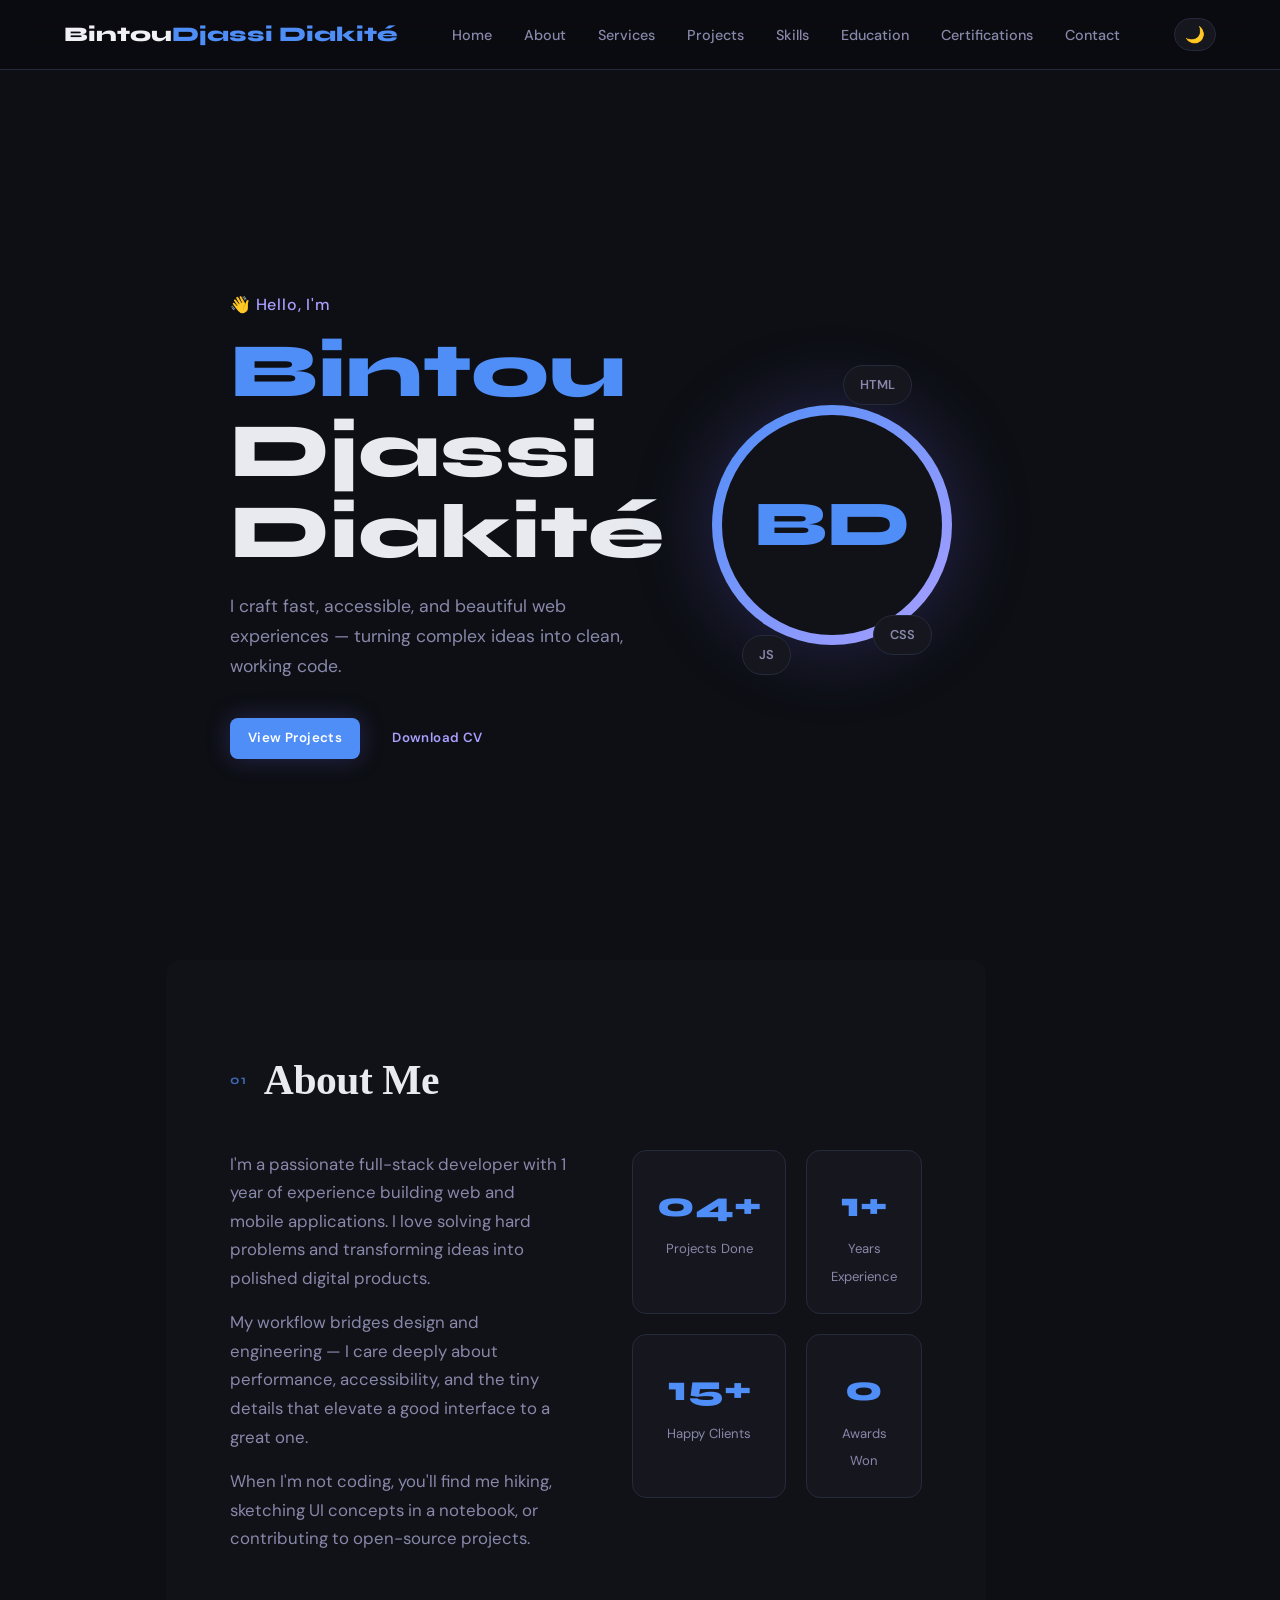
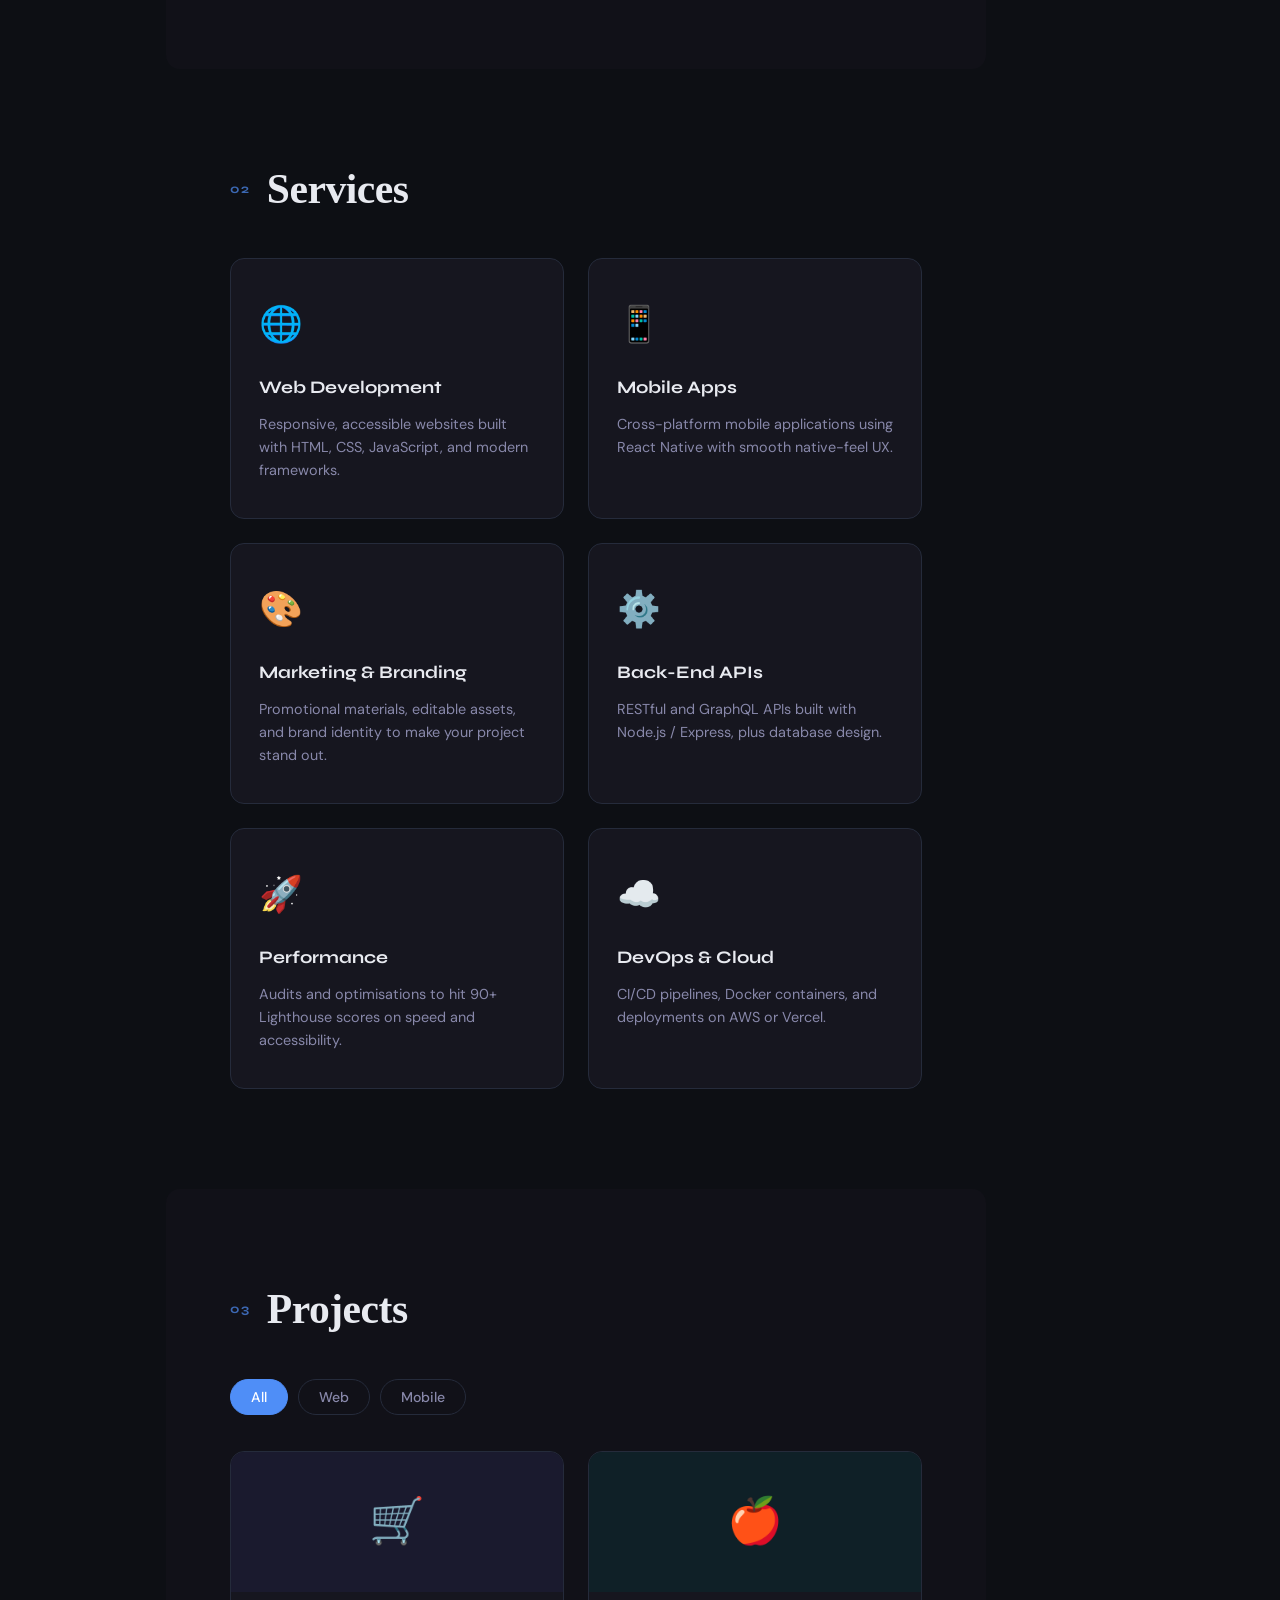
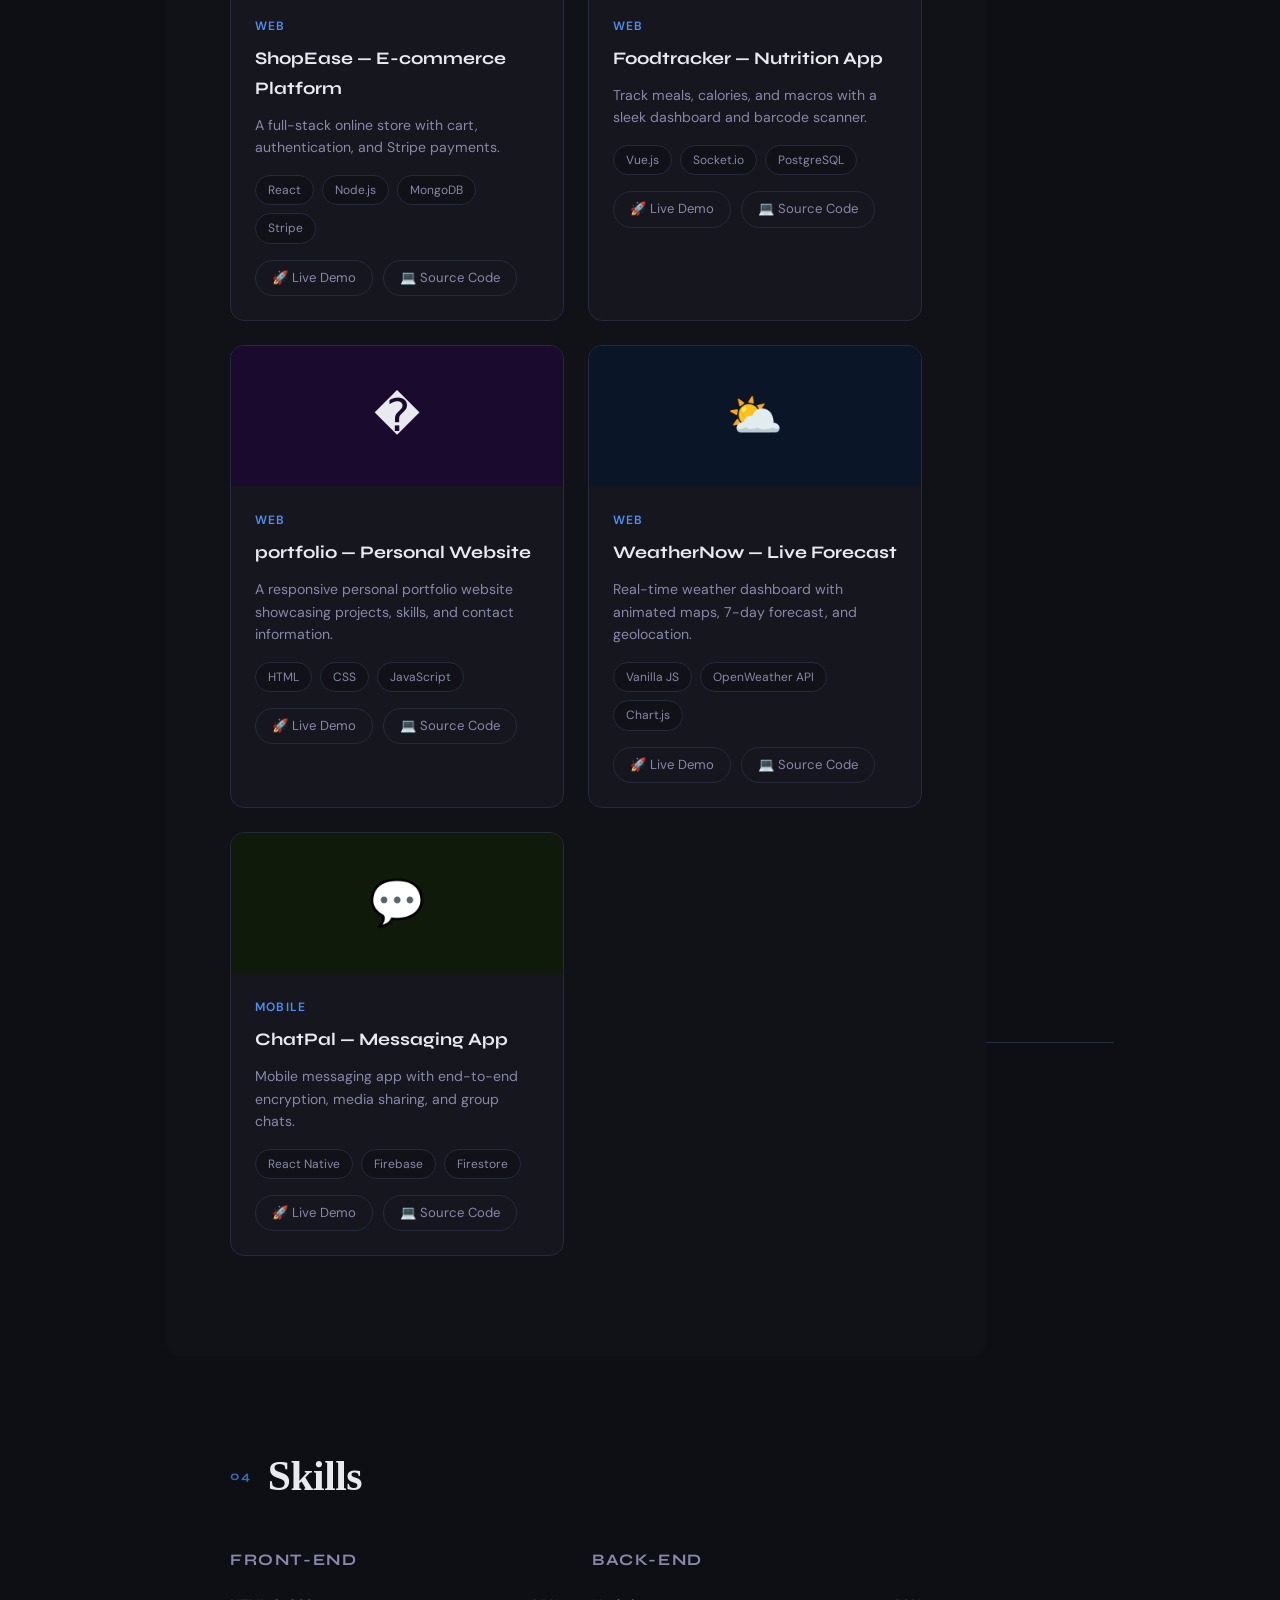
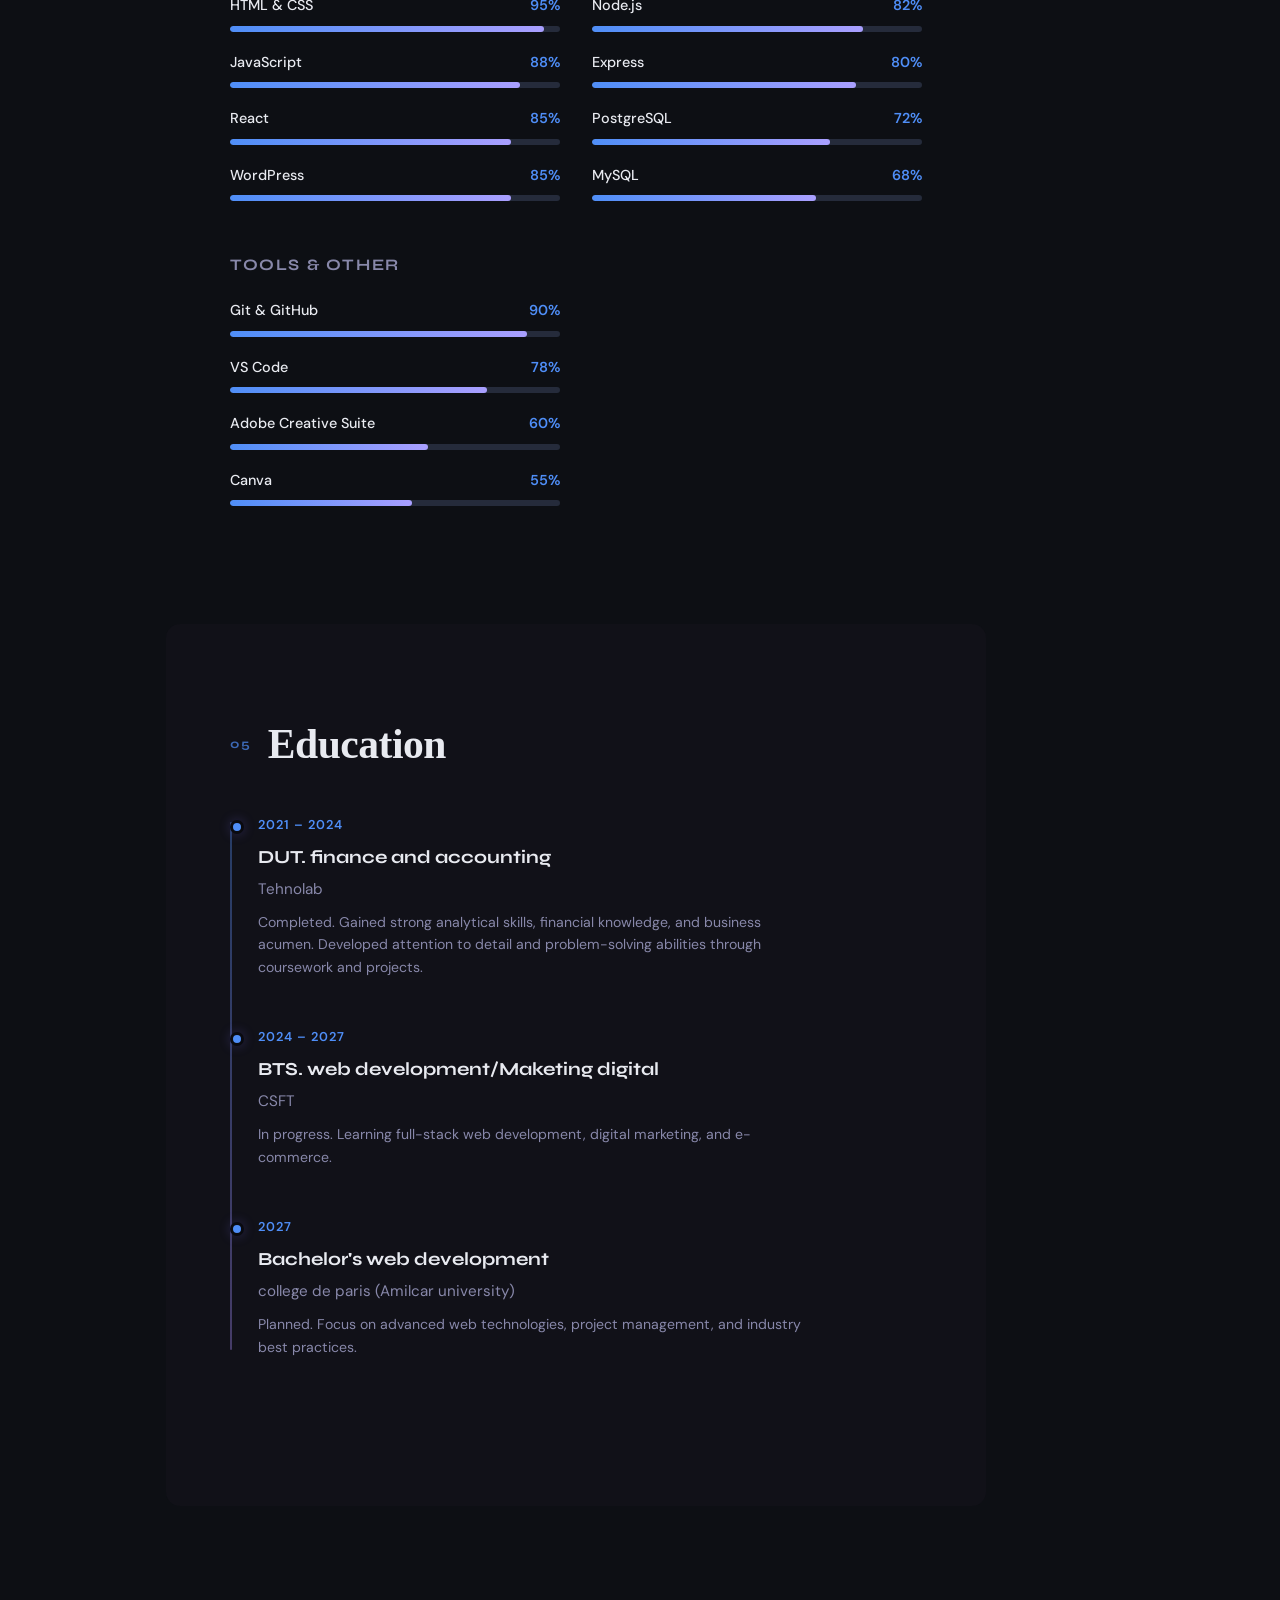
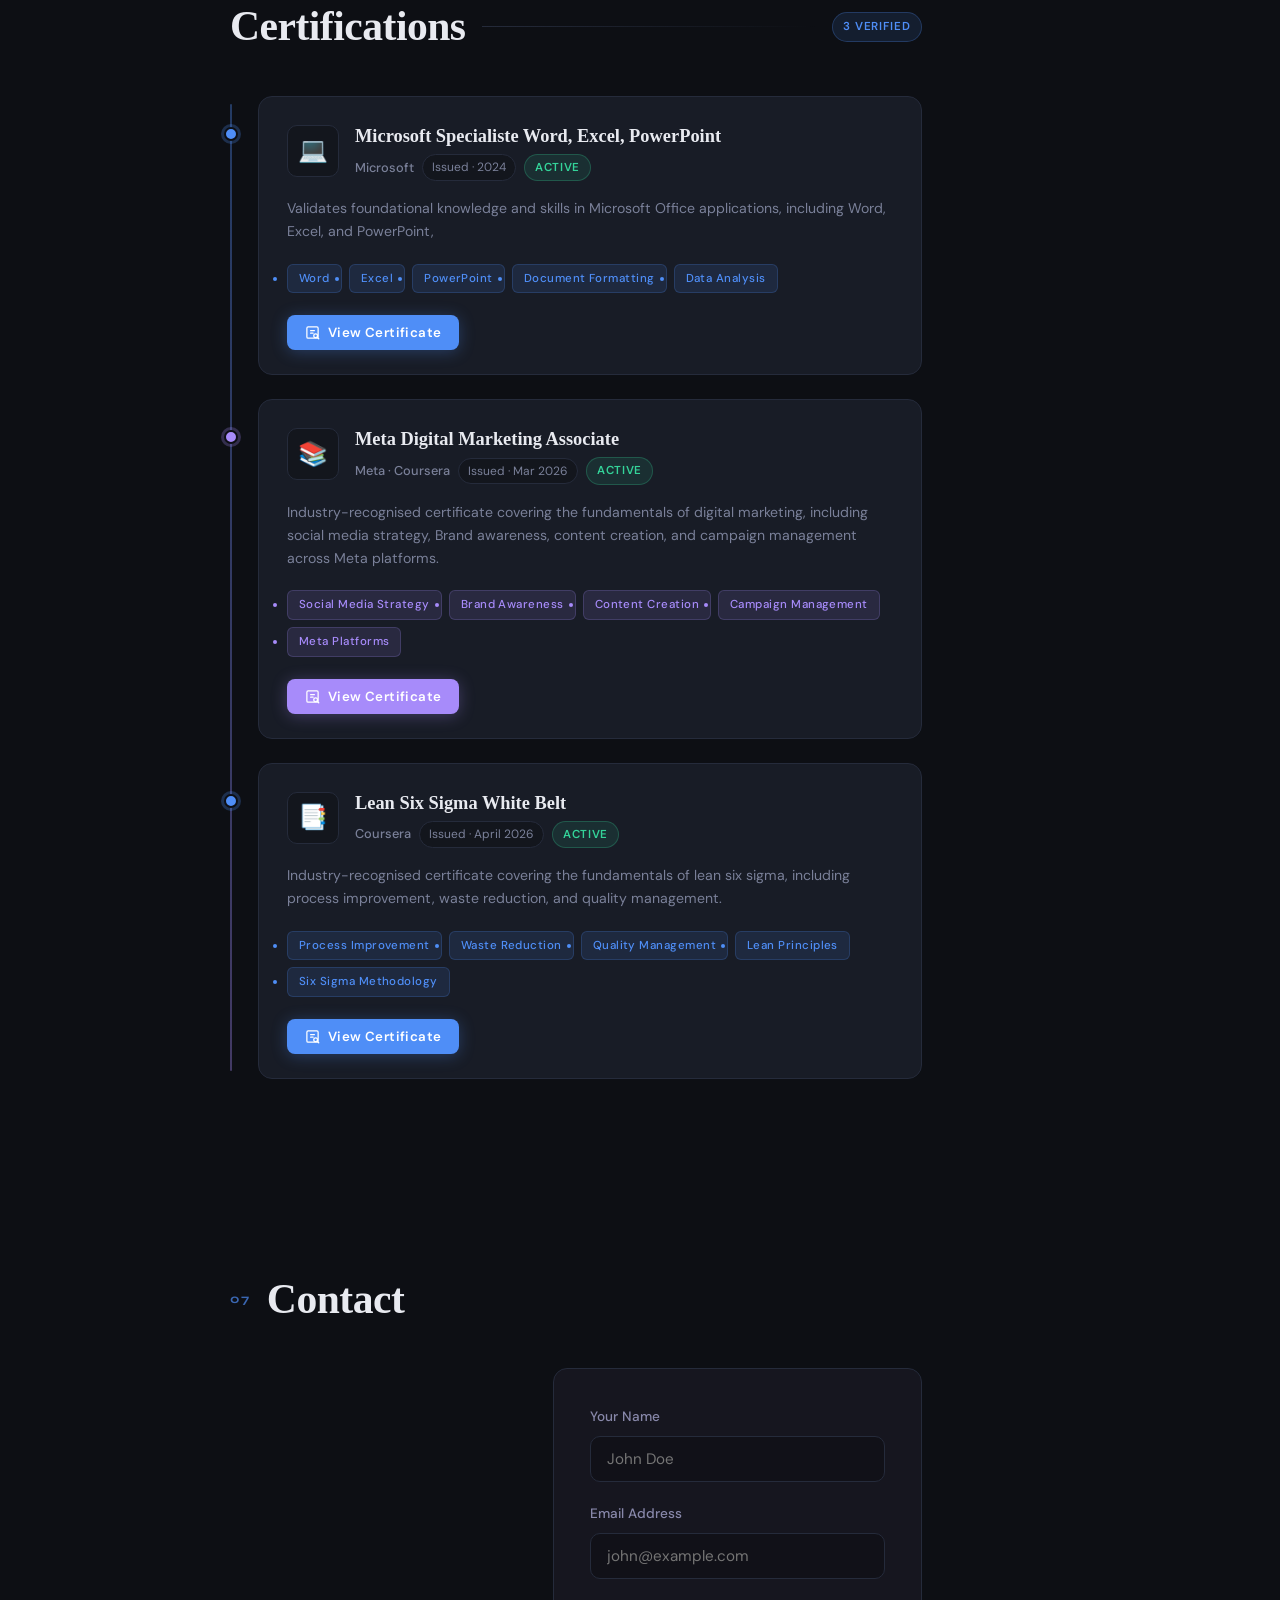
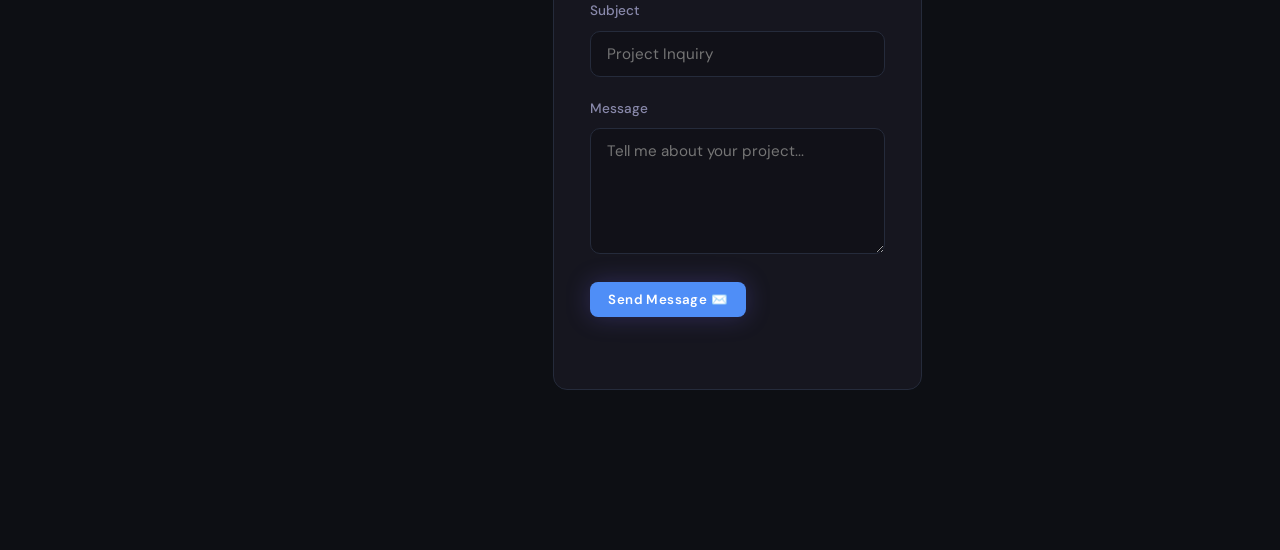
==== commit fab3554b: "Fix: Add id="certifications" to certifications section and update certificate image URLs" ====
--- a/index.html
+++ b/index.html
@@ -106,12 +106,12 @@
 
 
  <!-- CERTIFICATIONS SECTION -->
-<section class="section" aria-label="Certifications">
+<section id="certifications" class="section" aria-label="Certifications">
 
   <div class="section-header">
     <h2>Certifications</h2>
     <div class="line"></div>
-    <span class="badge-count">2 Verified</span>
+    <span class="badge-count">3 Verified</span>
   </div>
 
   <div class="timeline">
@@ -149,7 +149,7 @@
           class="btn btn-cert"
           aria-label="View Microsoft Specialiste Word, Excel, PowerPoint certificate in popup"
           data-modal="cert-modal"
-          data-img="https://drive.google.com/file/d/1HHgDoSeQ33KPBU-byx-6XWF6HDOoDNi_/view?usp=drive_link"
+          data-img="https://raw.githubusercontent.com/BintouDK/bintoudk.github.io/main/assets/microsoft-cert.jpg"
           data-img-alt="Microsoft Specialiste Word, Excel, PowerPoint certificate"
           data-title="Microsoft Specialiste Word, Excel, PowerPoint Certificate"
         >
@@ -197,7 +197,7 @@
           class="btn btn-cert"
           aria-label="View Meta Digital Marketing Associate certificate in popup"
           data-modal="cert-modal"
-          data-img="https://drive.google.com/file/d/19-1Jvn7HTNUv4_5Xf0doYidlQ6FW4BZz/view?usp=drive_link"
+          data-img="https://raw.githubusercontent.com/BintouDK/bintoudk.github.io/main/assets/meta-cert.jpg"
           data-img-alt="Meta Digital Marketing Associate Certificate"
           data-title="Meta Digital Marketing Associate Certificate"
         >
@@ -210,26 +210,22 @@
       </div>
     </article>
 
-
-
-
-
-   <!-- ── CARD 2 · lean six sigma ── -->
+    <!-- ── CARD 3 · lean six sigma ── -->
     <article class="cert-item" aria-label="Lean Six Sigma White Belt Certification">
       <div class="cert-top">
         <div class="cert-logo" aria-hidden="true">📑</div>
         <div class="cert-info">
           <h3>Lean Six Sigma White Belt</h3>
           <div class="cert-meta">
-            <span class="cert-issuer">Meta · Coursera</span>
-            <span class="cert-date">Issued · april 2026</span>
+            <span class="cert-issuer">Coursera</span>
+            <span class="cert-date">Issued · April 2026</span>
             <span class="cert-status active">Active</span>
           </div>
         </div>
       </div>
 
       <p class="cert-desc">
-        Industry-recognised certuficate covering the fundamentals of lean six sigma, 
+        Industry-recognised certificate covering the fundamentals of lean six sigma, 
         including process improvement, waste reduction, and quality management.
       </p>
 
@@ -246,7 +242,7 @@
           class="btn btn-cert"
           aria-label="View Lean Six Sigma White Belt certificate in popup"
           data-modal="cert-modal"
-          data-img="https://drive.google.com/file/d/1yGemFPGWUD7ZCrED2iOlGS6p3QORxgfA/view?usp=drive_link"
+          data-img="https://raw.githubusercontent.com/BintouDK/bintoudk.github.io/main/assets/lean-six-sigma-cert.jpg"
           data-img-alt="Lean Six Sigma White Belt Certificate"
           data-title="Lean Six Sigma White Belt Certificate"
         >
@@ -289,7 +285,7 @@
       <!-- image injected by JS -->
       <div class="cert-placeholder">
         <div class="cert-seal">🏅</div>
-        <p><strong>Certificate Preview</strong><br/>Replace the <code>data-img</code> attribute on each button with your real certificate image URL or local path.</p>
+        <p><strong>Certificate Preview</strong><br/>Loading certificate image...</p>
       </div>
     </div>
 
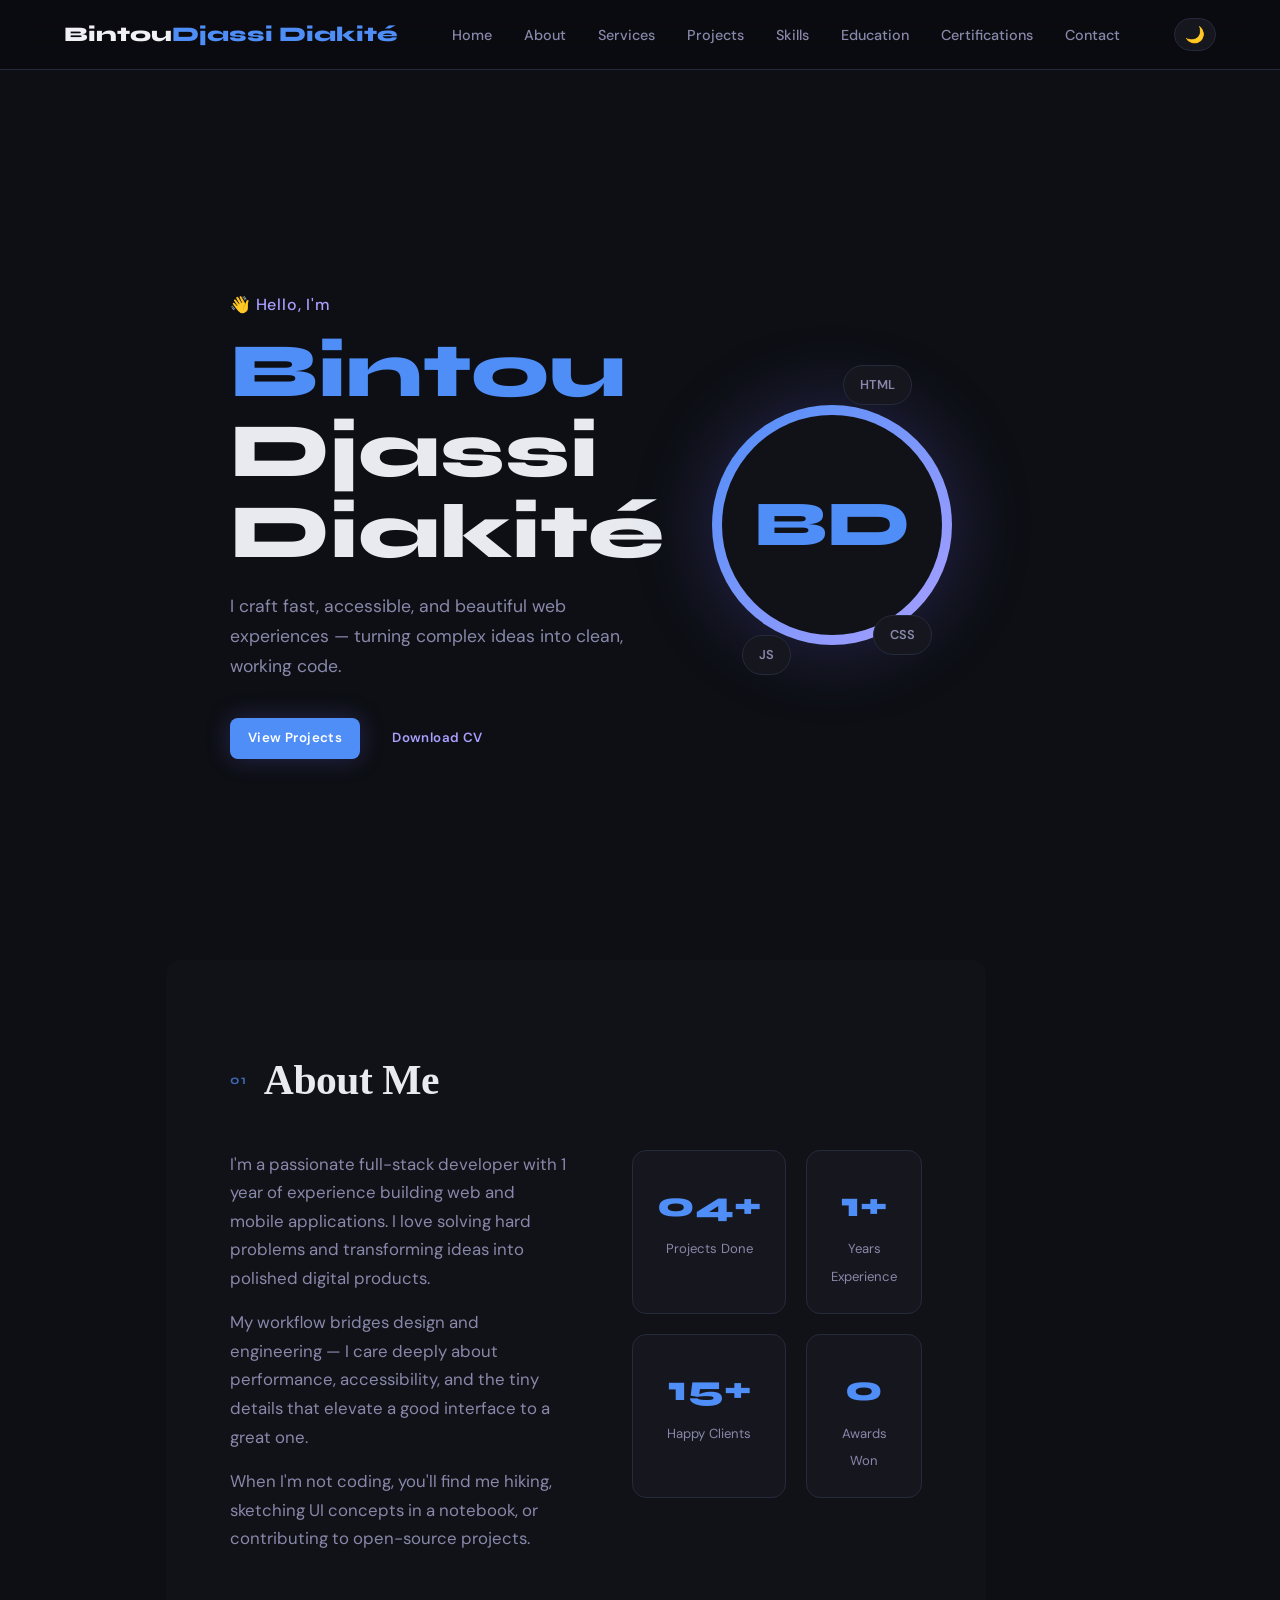
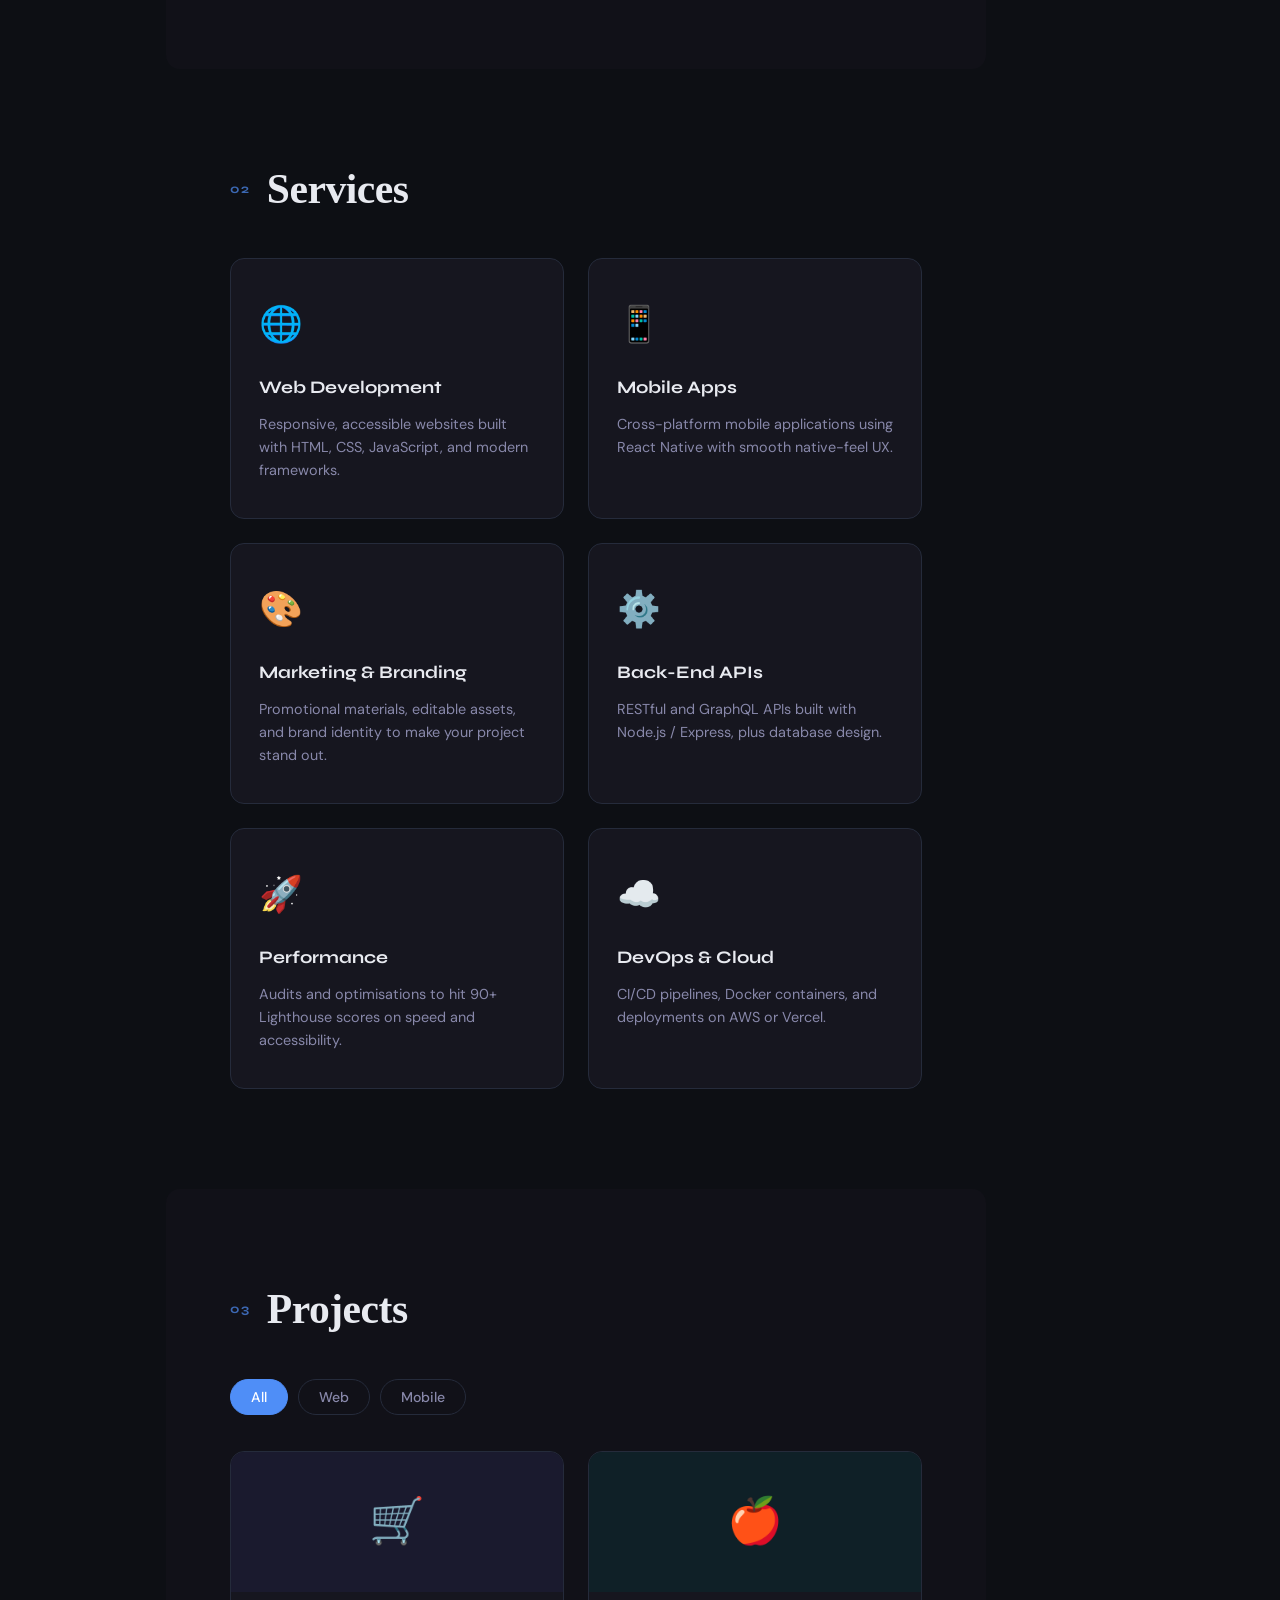
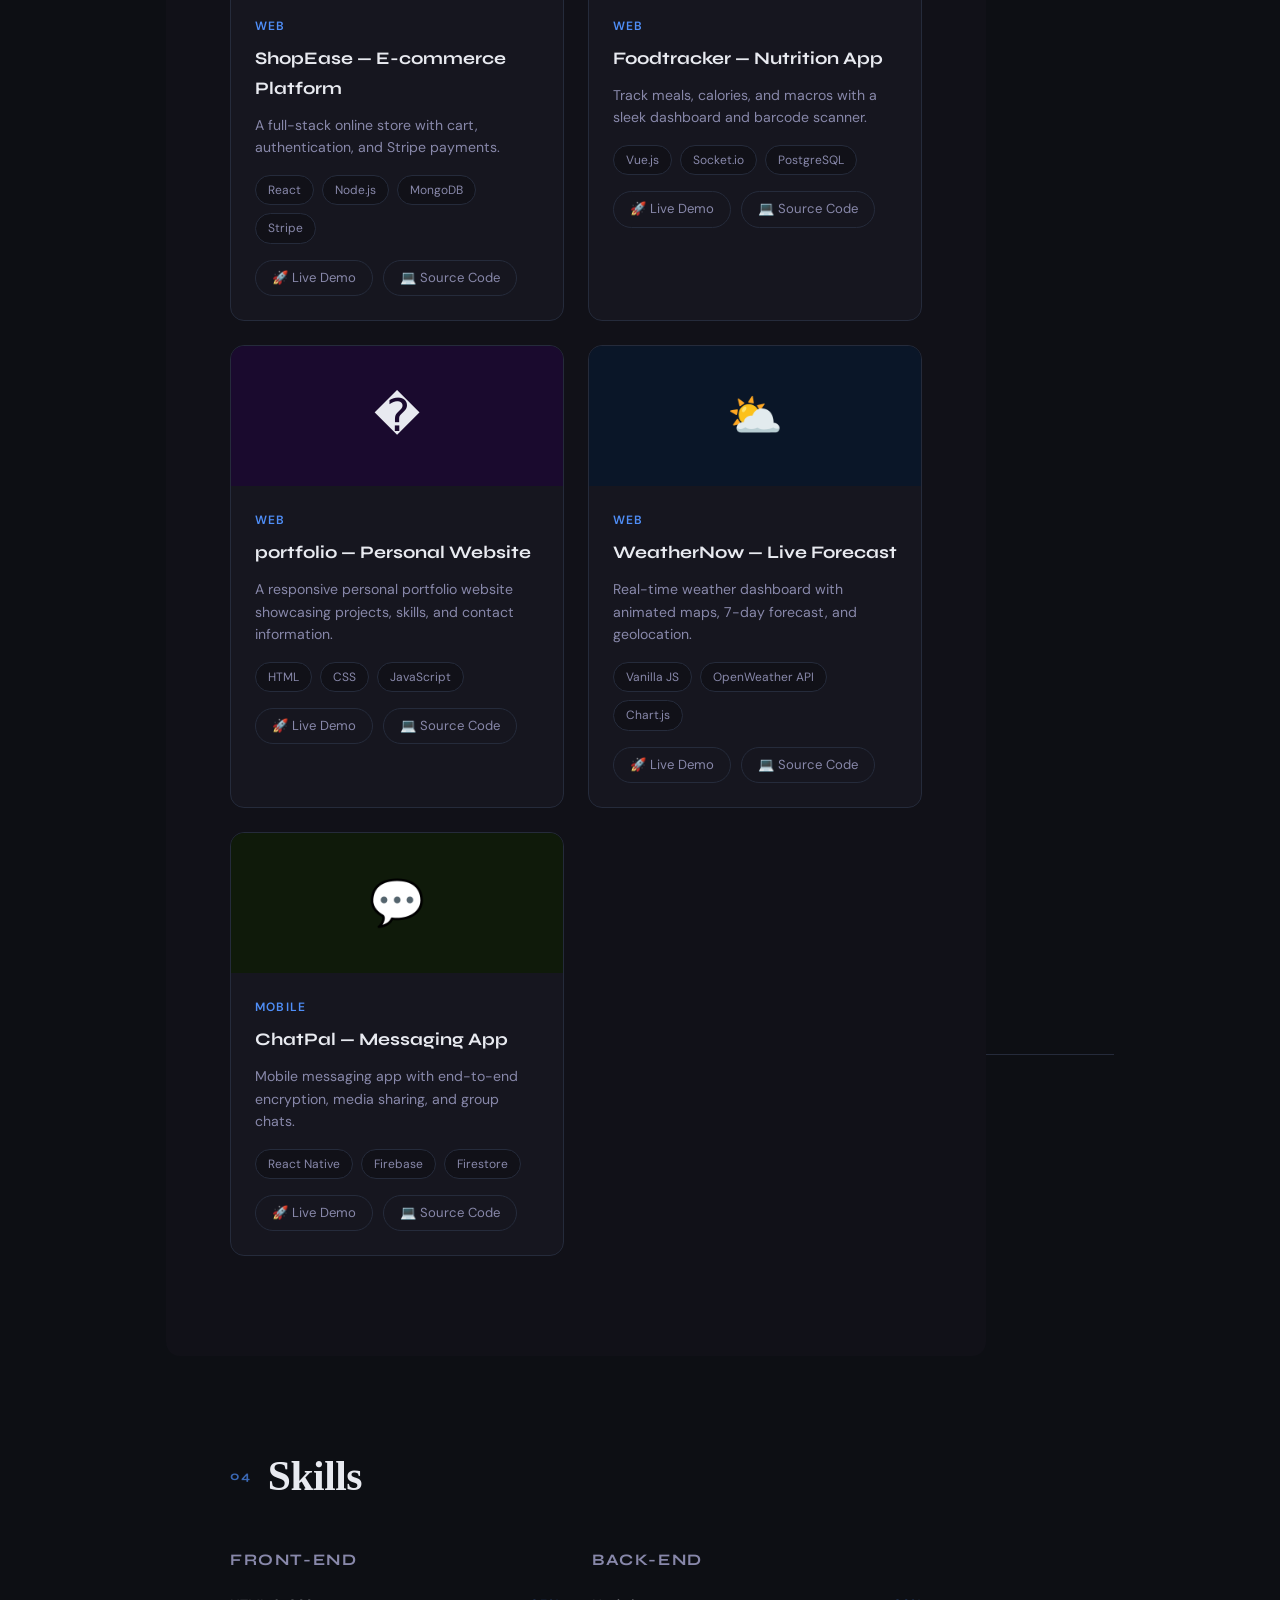
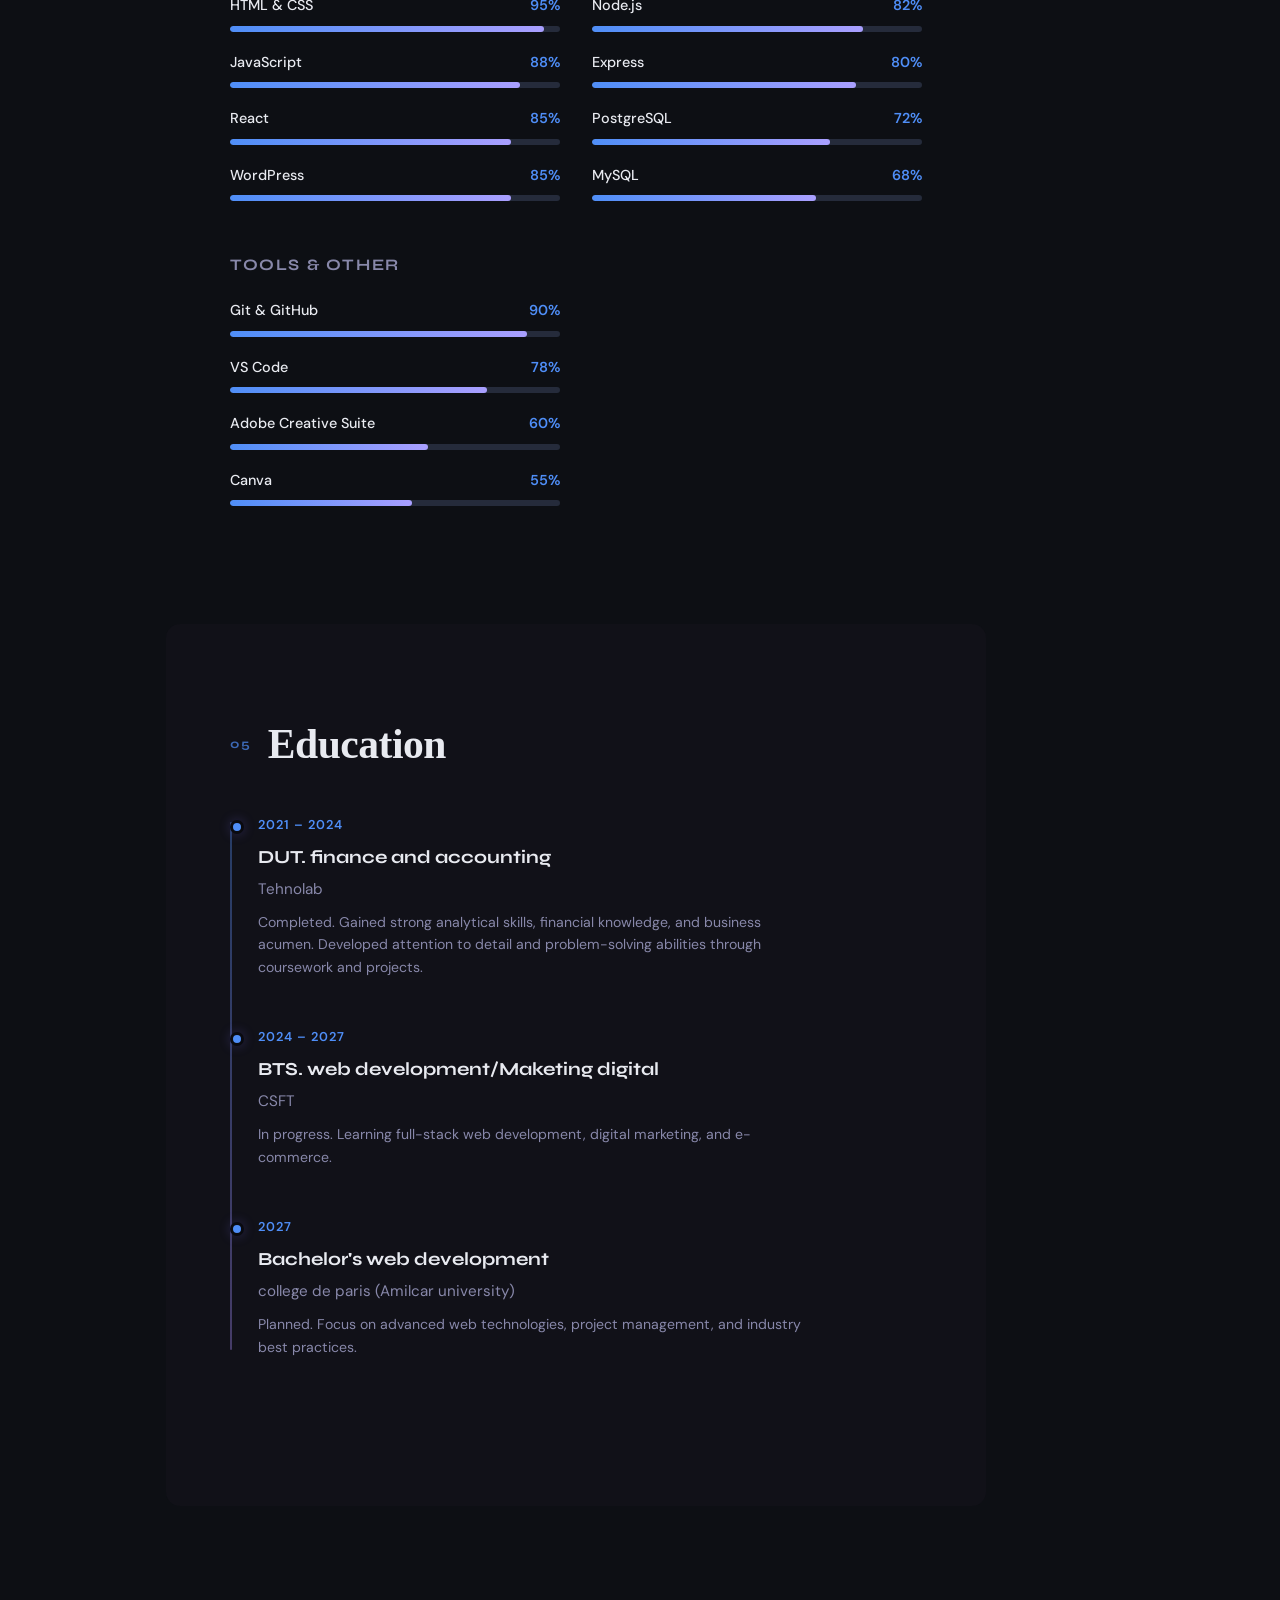
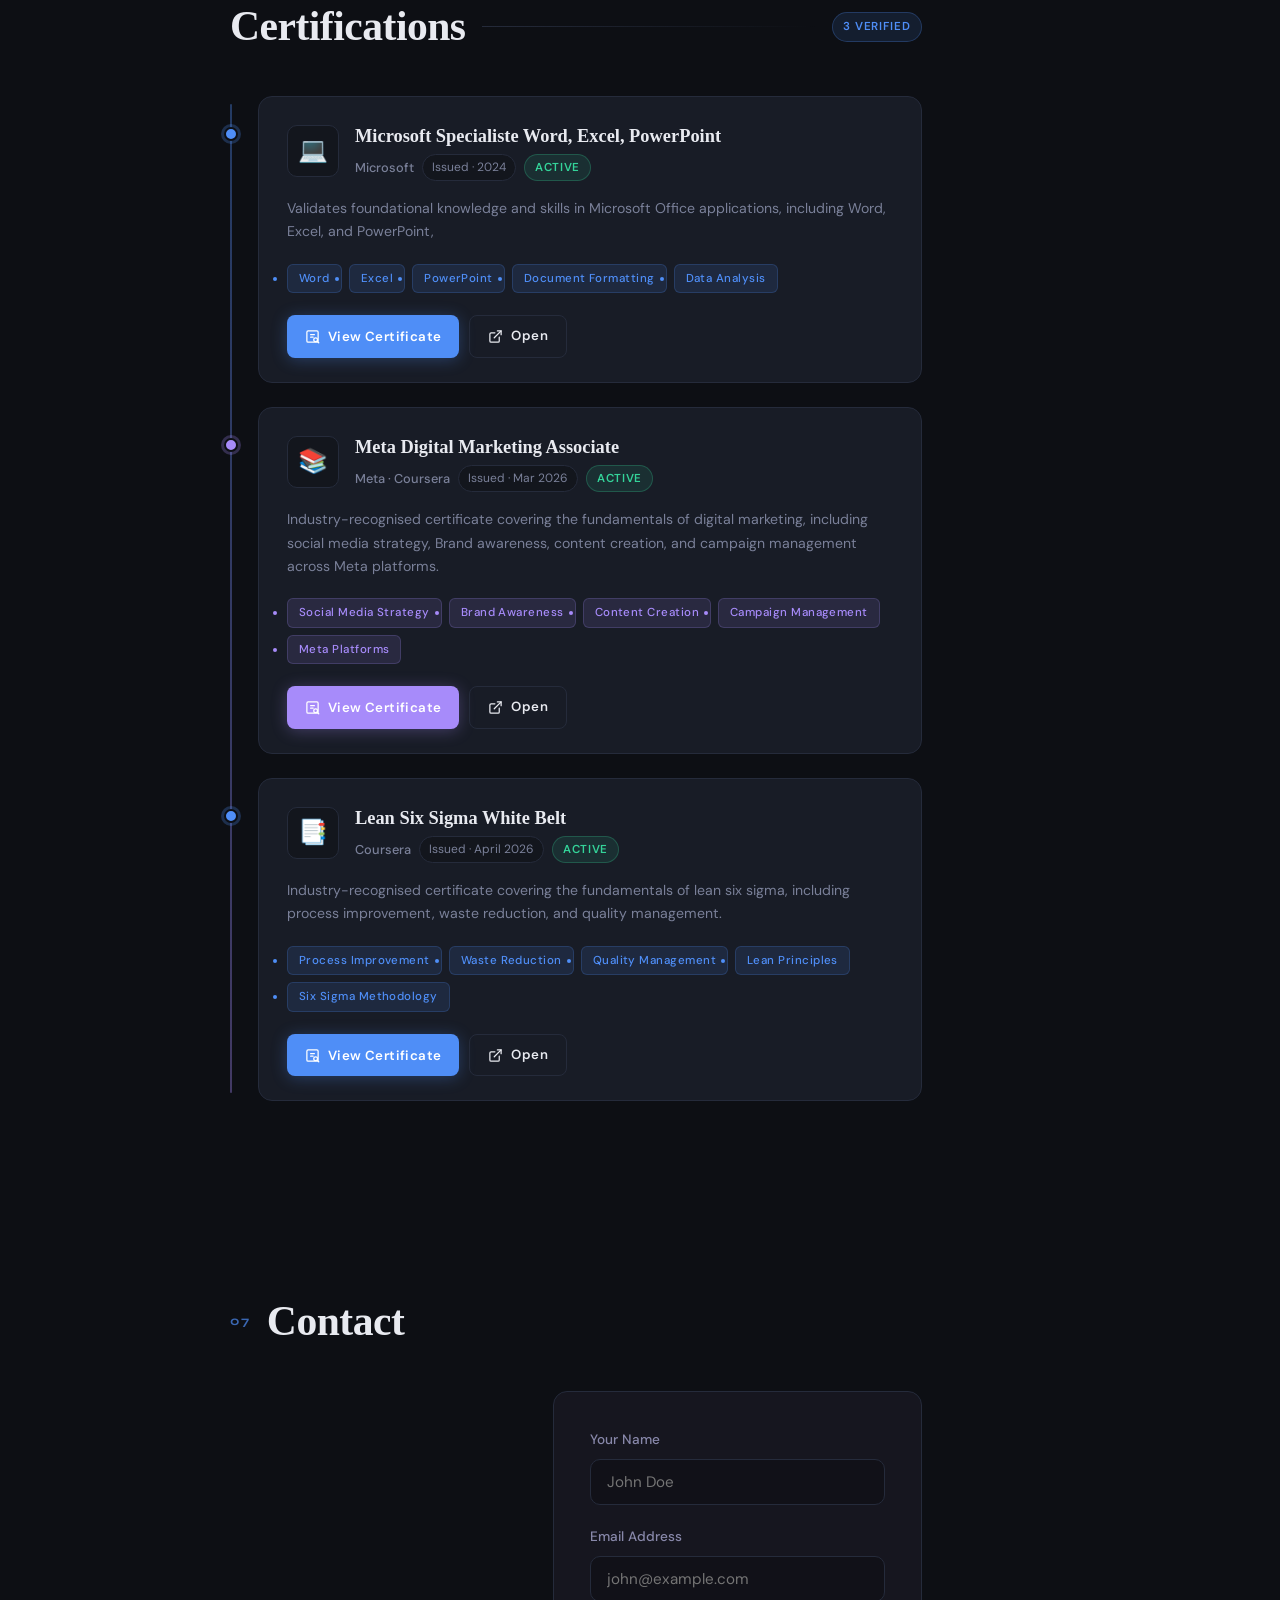
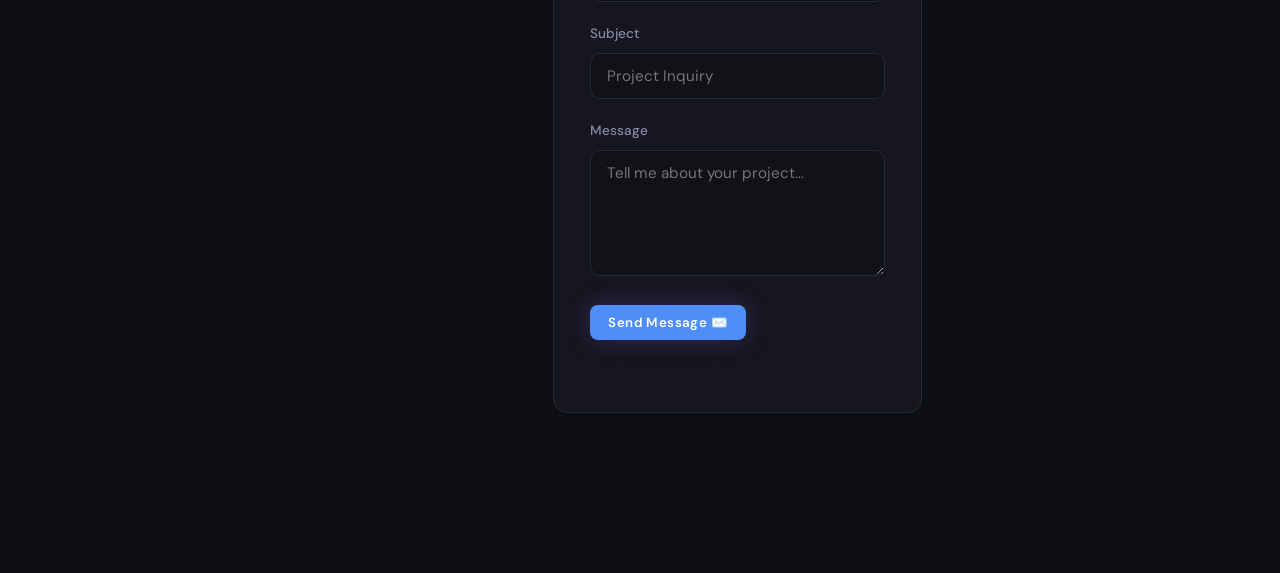
==== commit 4aae18e4: "Update certificate image paths to use root directory files" ====
--- a/index.html
+++ b/index.html
@@ -149,7 +149,7 @@
           class="btn btn-cert"
           aria-label="View Microsoft Specialiste Word, Excel, PowerPoint certificate in popup"
           data-modal="cert-modal"
-          data-img="https://raw.githubusercontent.com/BintouDK/bintoudk.github.io/main/assets/microsoft-cert.jpg"
+          data-img="certif1"
           data-img-alt="Microsoft Specialiste Word, Excel, PowerPoint certificate"
           data-title="Microsoft Specialiste Word, Excel, PowerPoint Certificate"
         >
@@ -160,7 +160,13 @@
           </svg>
           View Certificate
         </button>
-
+        <a href="certif1" target="_blank" rel="noopener noreferrer" class="btn btn-demo" aria-label="Open Microsoft certificate in new tab">
+          <svg viewBox="0 0 24 24" fill="none" stroke="currentColor" stroke-width="2" stroke-linecap="round" stroke-linejoin="round" aria-hidden="true">
+            <path d="M18 13v6a2 2 0 0 1-2 2H5a2 2 0 0 1-2-2V8a2 2 0 0 1 2-2h6"/>
+            <polyline points="15 3 21 3 21 9"/><line x1="10" y1="14" x2="21" y2="3"/>
+          </svg>
+          Open
+        </a>
       </div>
     </article>
 
@@ -197,7 +203,7 @@
           class="btn btn-cert"
           aria-label="View Meta Digital Marketing Associate certificate in popup"
           data-modal="cert-modal"
-          data-img="https://raw.githubusercontent.com/BintouDK/bintoudk.github.io/main/assets/meta-cert.jpg"
+          data-img="certif3"
           data-img-alt="Meta Digital Marketing Associate Certificate"
           data-title="Meta Digital Marketing Associate Certificate"
         >
@@ -207,6 +213,13 @@
           </svg>
           View Certificate
         </button>
+        <a href="certif3" target="_blank" rel="noopener noreferrer" class="btn btn-demo" aria-label="Open Meta certificate in new tab">
+          <svg viewBox="0 0 24 24" fill="none" stroke="currentColor" stroke-width="2" stroke-linecap="round" stroke-linejoin="round" aria-hidden="true">
+            <path d="M18 13v6a2 2 0 0 1-2 2H5a2 2 0 0 1-2-2V8a2 2 0 0 1 2-2h6"/>
+            <polyline points="15 3 21 3 21 9"/><line x1="10" y1="14" x2="21" y2="3"/>
+          </svg>
+          Open
+        </a>
       </div>
     </article>
 
@@ -242,7 +255,7 @@
           class="btn btn-cert"
           aria-label="View Lean Six Sigma White Belt certificate in popup"
           data-modal="cert-modal"
-          data-img="https://raw.githubusercontent.com/BintouDK/bintoudk.github.io/main/assets/lean-six-sigma-cert.jpg"
+          data-img="certif2"
           data-img-alt="Lean Six Sigma White Belt Certificate"
           data-title="Lean Six Sigma White Belt Certificate"
         >
@@ -252,6 +265,13 @@
           </svg>
           View Certificate
         </button>
+        <a href="certif2" target="_blank" rel="noopener noreferrer" class="btn btn-demo" aria-label="Open Lean Six Sigma certificate in new tab">
+          <svg viewBox="0 0 24 24" fill="none" stroke="currentColor" stroke-width="2" stroke-linecap="round" stroke-linejoin="round" aria-hidden="true">
+            <path d="M18 13v6a2 2 0 0 1-2 2H5a2 2 0 0 1-2-2V8a2 2 0 0 1 2-2h6"/>
+            <polyline points="15 3 21 3 21 9"/><line x1="10" y1="14" x2="21" y2="3"/>
+          </svg>
+          Open
+        </a>
       </div>
     </article> 
 
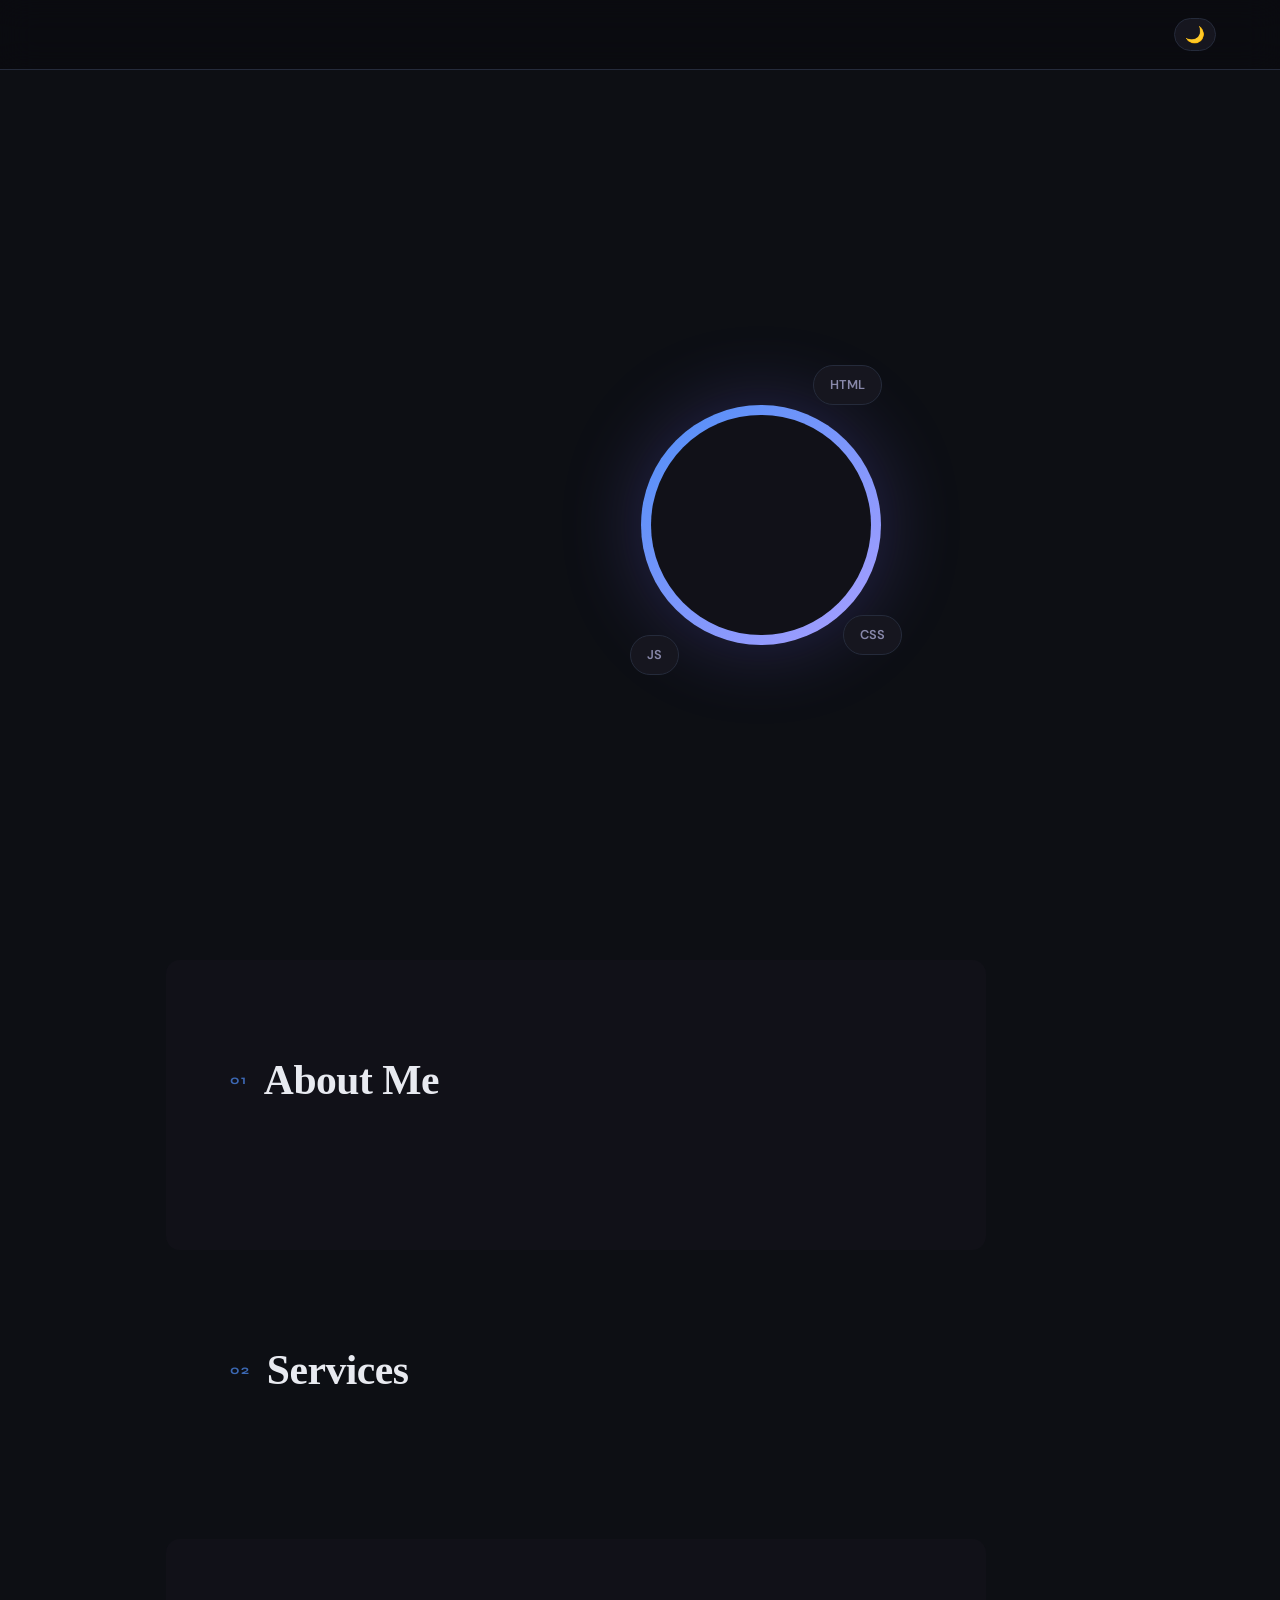
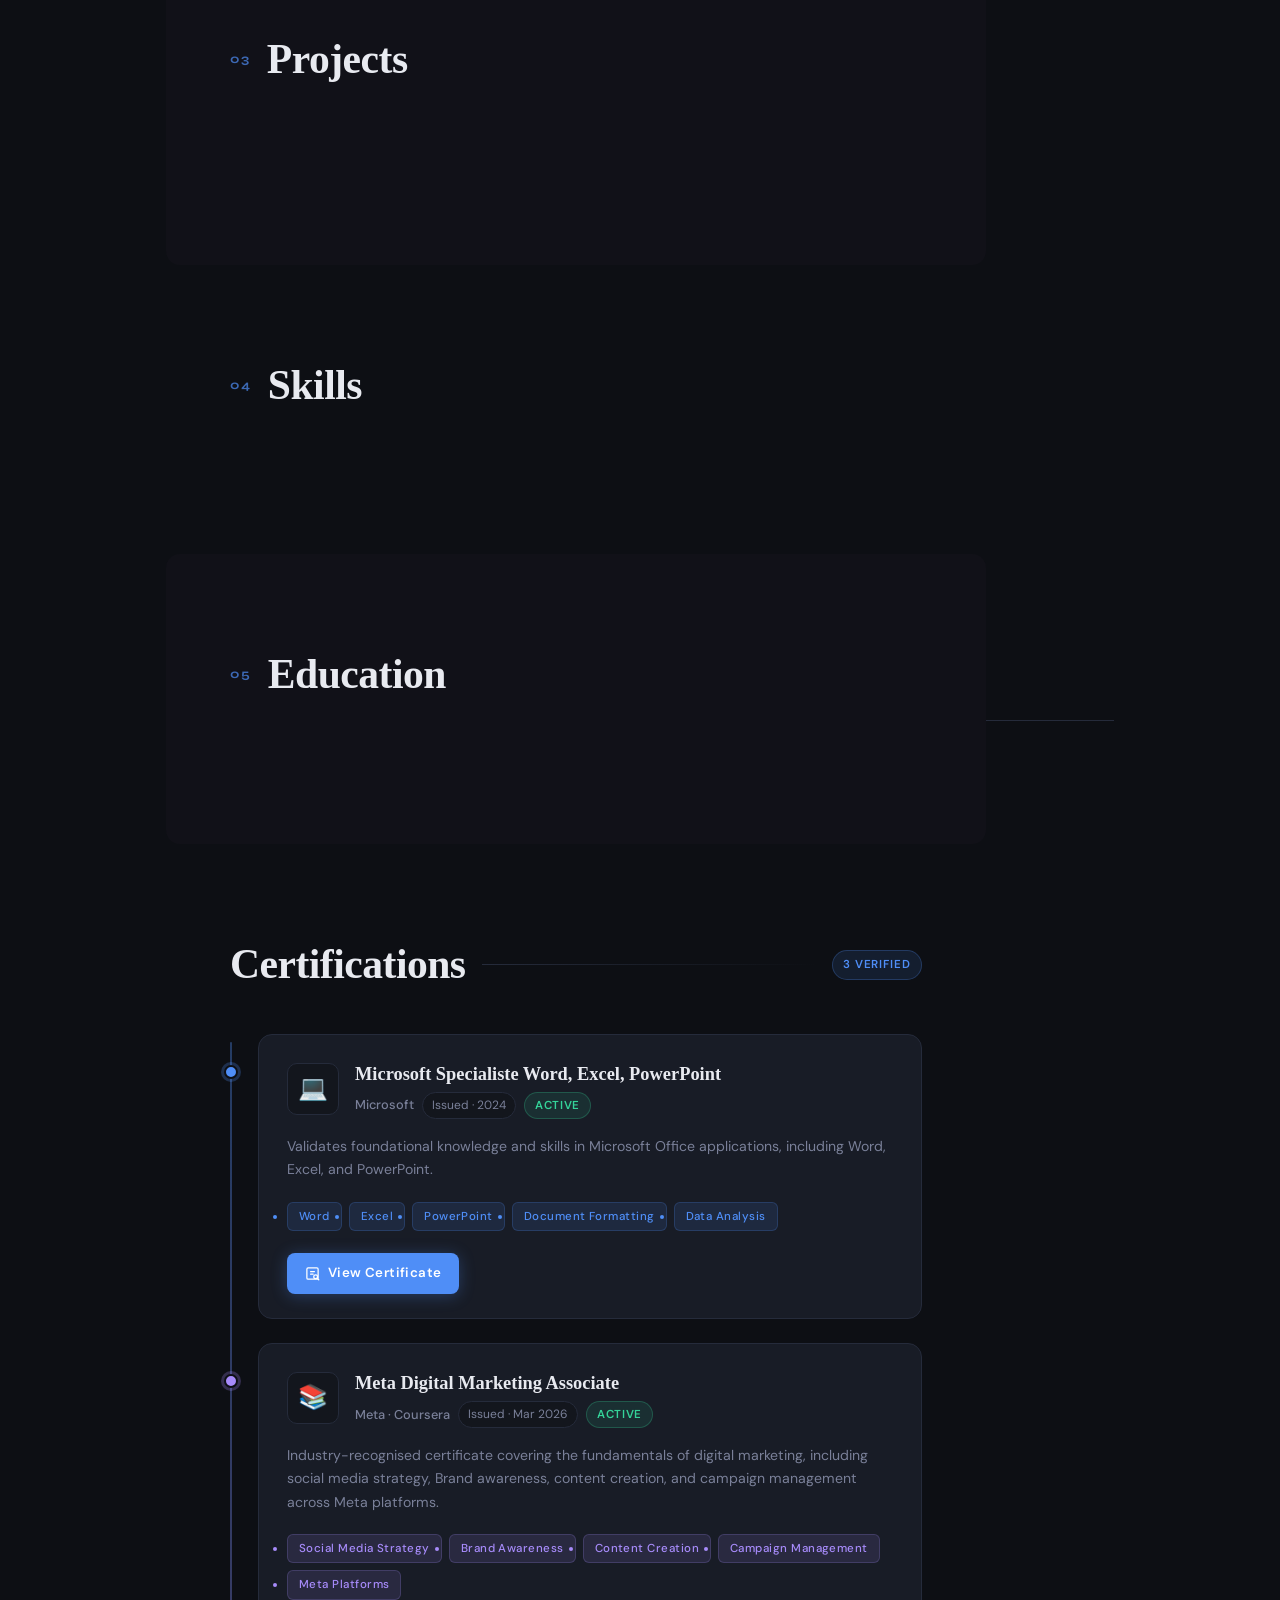
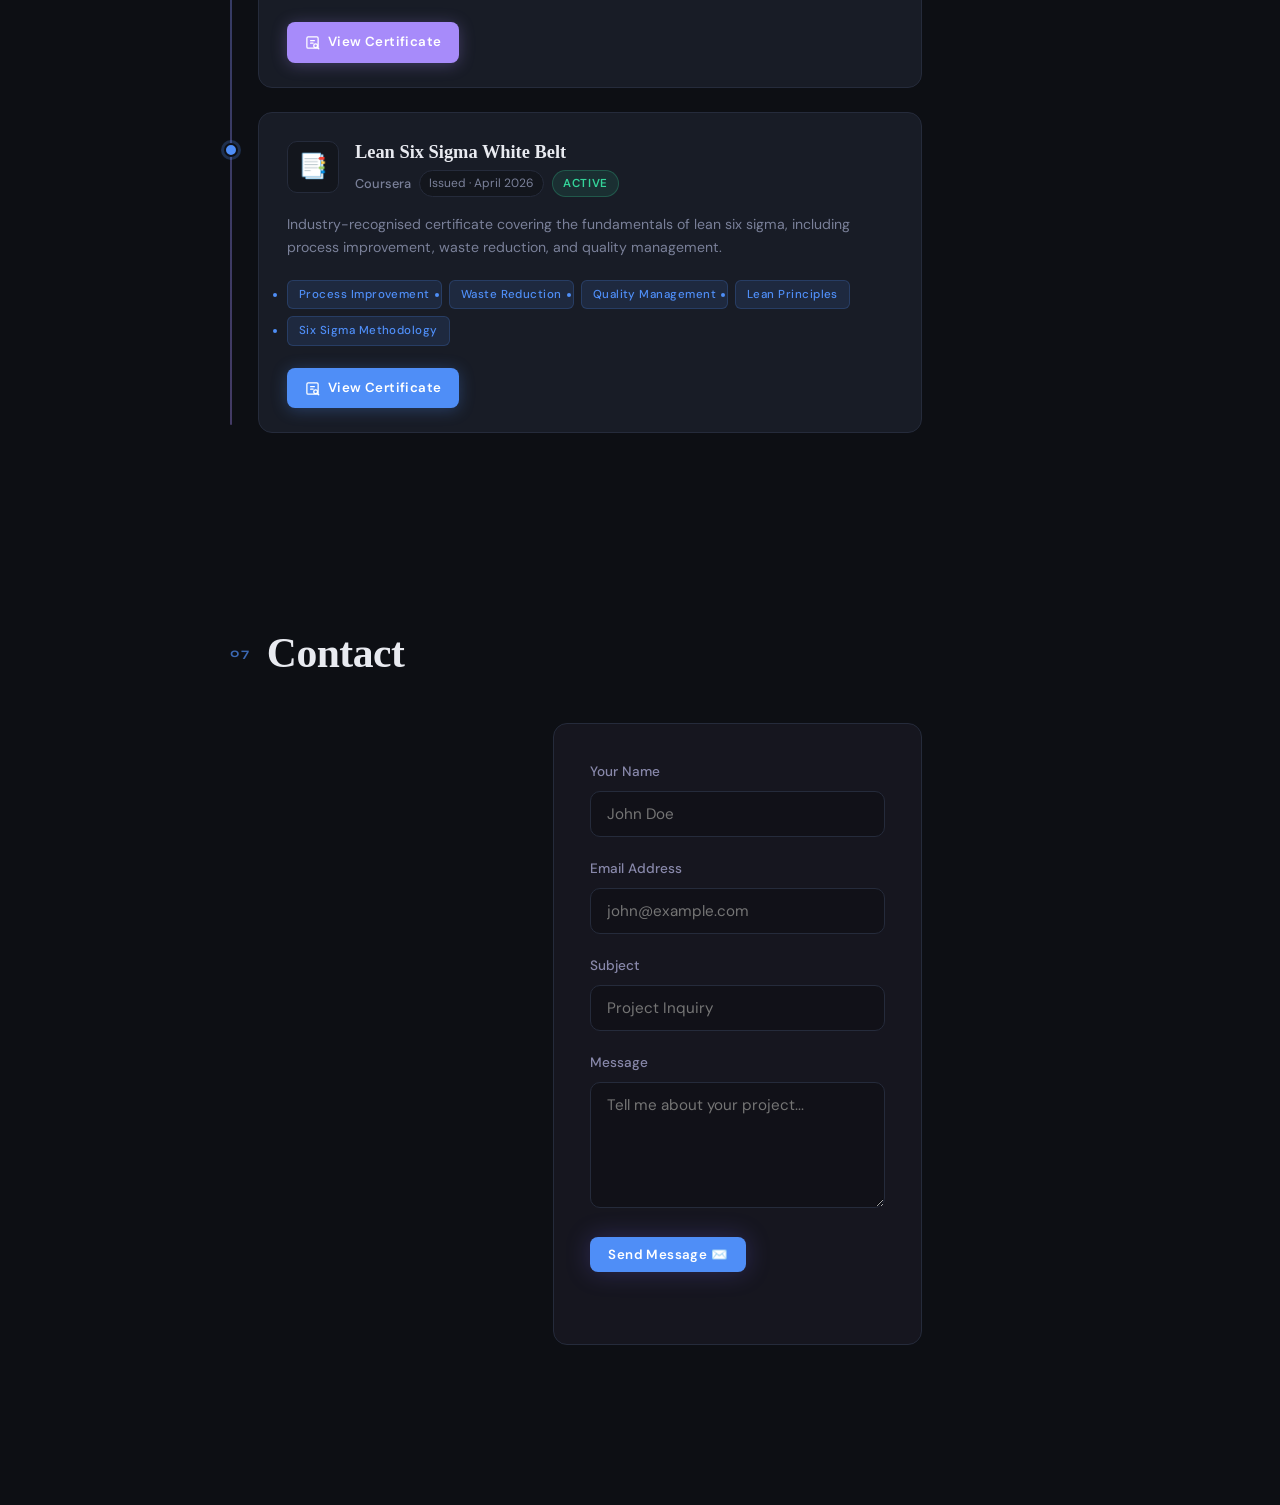
==== commit 42ca1279: "Update certifications section - replace modal system with direct anchor links to root directory imag" ====
--- a/index.html
+++ b/index.html
@@ -124,7 +124,7 @@
           <h3>Microsoft Specialiste Word, Excel, PowerPoint</h3>
           <div class="cert-meta">
             <span class="cert-issuer">Microsoft</span>
-            <span class="cert-date">Issued ·  2024</span>
+            <span class="cert-date">Issued · 2024</span>
             <span class="cert-status active">Active</span>
           </div>
         </div>
@@ -132,7 +132,7 @@
 
       <p class="cert-desc">
         Validates foundational knowledge and skills in Microsoft Office applications,
-         including Word, Excel, and PowerPoint,
+        including Word, Excel, and PowerPoint.
       </p>
 
       <ul class="cert-skills" aria-label="Skills covered">
@@ -144,28 +144,20 @@
       </ul>
 
       <div class="cert-actions">
-        <!-- View Certificate → modal -->
-        <button
+        <!-- View Certificate → opens in new tab -->
+        <a
           class="btn btn-cert"
-          aria-label="View Microsoft Specialiste Word, Excel, PowerPoint certificate in popup"
-          data-modal="cert-modal"
-          data-img="certif1"
-          data-img-alt="Microsoft Specialiste Word, Excel, PowerPoint certificate"
-          data-title="Microsoft Specialiste Word, Excel, PowerPoint Certificate"
+          href="certif1"
+          target="_blank"
+          rel="noopener noreferrer"
+          aria-label="View Microsoft Specialiste Word, Excel, PowerPoint certificate"
+          download
         >
-          <!-- certificate icon -->
           <svg viewBox="0 0 24 24" fill="none" stroke="currentColor" stroke-width="2" stroke-linecap="round" stroke-linejoin="round" aria-hidden="true">
             <rect x="3" y="3" width="18" height="18" rx="2"/><path d="M9 9h6M9 13h4"/>
             <circle cx="17" cy="17" r="3"/><path d="M19.5 19.5 22 22"/>
           </svg>
           View Certificate
-        </button>
-        <a href="certif1" target="_blank" rel="noopener noreferrer" class="btn btn-demo" aria-label="Open Microsoft certificate in new tab">
-          <svg viewBox="0 0 24 24" fill="none" stroke="currentColor" stroke-width="2" stroke-linecap="round" stroke-linejoin="round" aria-hidden="true">
-            <path d="M18 13v6a2 2 0 0 1-2 2H5a2 2 0 0 1-2-2V8a2 2 0 0 1 2-2h6"/>
-            <polyline points="15 3 21 3 21 9"/><line x1="10" y1="14" x2="21" y2="3"/>
-          </svg>
-          Open
         </a>
       </div>
     </article>
@@ -186,8 +178,8 @@
 
       <p class="cert-desc">
         Industry-recognised certificate covering the fundamentals of digital marketing,
-         including social media strategy, Brand awareness, content creation, 
-         and campaign management across Meta platforms.
+        including social media strategy, Brand awareness, content creation,
+        and campaign management across Meta platforms.
       </p>
 
       <ul class="cert-skills" aria-label="Skills covered">
@@ -199,31 +191,24 @@
       </ul>
 
       <div class="cert-actions">
-        <button
+        <a
           class="btn btn-cert"
-          aria-label="View Meta Digital Marketing Associate certificate in popup"
-          data-modal="cert-modal"
-          data-img="certif3"
-          data-img-alt="Meta Digital Marketing Associate Certificate"
-          data-title="Meta Digital Marketing Associate Certificate"
+          href="certif3"
+          target="_blank"
+          rel="noopener noreferrer"
+          aria-label="View Meta Digital Marketing Associate certificate"
+          download
         >
           <svg viewBox="0 0 24 24" fill="none" stroke="currentColor" stroke-width="2" stroke-linecap="round" stroke-linejoin="round" aria-hidden="true">
             <rect x="3" y="3" width="18" height="18" rx="2"/><path d="M9 9h6M9 13h4"/>
             <circle cx="17" cy="17" r="3"/><path d="M19.5 19.5 22 22"/>
           </svg>
           View Certificate
-        </button>
-        <a href="certif3" target="_blank" rel="noopener noreferrer" class="btn btn-demo" aria-label="Open Meta certificate in new tab">
-          <svg viewBox="0 0 24 24" fill="none" stroke="currentColor" stroke-width="2" stroke-linecap="round" stroke-linejoin="round" aria-hidden="true">
-            <path d="M18 13v6a2 2 0 0 1-2 2H5a2 2 0 0 1-2-2V8a2 2 0 0 1 2-2h6"/>
-            <polyline points="15 3 21 3 21 9"/><line x1="10" y1="14" x2="21" y2="3"/>
-          </svg>
-          Open
         </a>
       </div>
     </article>
 
-    <!-- ── CARD 3 · lean six sigma ── -->
+    <!-- ── CARD 3 · Lean Six Sigma ── -->
     <article class="cert-item" aria-label="Lean Six Sigma White Belt Certification">
       <div class="cert-top">
         <div class="cert-logo" aria-hidden="true">📑</div>
@@ -238,7 +223,7 @@
       </div>
 
       <p class="cert-desc">
-        Industry-recognised certificate covering the fundamentals of lean six sigma, 
+        Industry-recognised certificate covering the fundamentals of lean six sigma,
         including process improvement, waste reduction, and quality management.
       </p>
 
@@ -251,78 +236,25 @@
       </ul>
 
       <div class="cert-actions">
-        <button
+        <a
           class="btn btn-cert"
-          aria-label="View Lean Six Sigma White Belt certificate in popup"
-          data-modal="cert-modal"
-          data-img="certif2"
-          data-img-alt="Lean Six Sigma White Belt Certificate"
-          data-title="Lean Six Sigma White Belt Certificate"
+          href="certif2"
+          target="_blank"
+          rel="noopener noreferrer"
+          aria-label="View Lean Six Sigma White Belt certificate"
+          download
         >
           <svg viewBox="0 0 24 24" fill="none" stroke="currentColor" stroke-width="2" stroke-linecap="round" stroke-linejoin="round" aria-hidden="true">
             <rect x="3" y="3" width="18" height="18" rx="2"/><path d="M9 9h6M9 13h4"/>
             <circle cx="17" cy="17" r="3"/><path d="M19.5 19.5 22 22"/>
           </svg>
           View Certificate
-        </button>
-        <a href="certif2" target="_blank" rel="noopener noreferrer" class="btn btn-demo" aria-label="Open Lean Six Sigma certificate in new tab">
-          <svg viewBox="0 0 24 24" fill="none" stroke="currentColor" stroke-width="2" stroke-linecap="round" stroke-linejoin="round" aria-hidden="true">
-            <path d="M18 13v6a2 2 0 0 1-2 2H5a2 2 0 0 1-2-2V8a2 2 0 0 1 2-2h6"/>
-            <polyline points="15 3 21 3 21 9"/><line x1="10" y1="14" x2="21" y2="3"/>
-          </svg>
-          Open
         </a>
       </div>
     </article> 
 
   </div><!-- /.timeline -->
 </section>
-
-
-<!-- ================================================================
-     CERTIFICATE MODAL
-================================================================ -->
-<div
-  id="cert-modal"
-  class="modal-overlay"
-  role="dialog"
-  aria-modal="true"
-  aria-labelledby="modal-title"
-  tabindex="-1"
->
-  <div class="modal-box" id="modal-box">
-
-    <div class="modal-header">
-      <span class="modal-title" id="modal-title">Certificate</span>
-      <button class="modal-close" id="modal-close" aria-label="Close certificate popup">
-        <svg viewBox="0 0 24 24" fill="none" stroke="currentColor" stroke-width="2.5" stroke-linecap="round" aria-hidden="true">
-          <line x1="18" y1="6" x2="6" y2="18"/><line x1="6" y1="6" x2="18" y2="18"/>
-        </svg>
-      </button>
-    </div>
-
-    <div class="modal-img-wrap" id="modal-img-wrap">
-      <!-- image injected by JS -->
-      <div class="cert-placeholder">
-        <div class="cert-seal">🏅</div>
-        <p><strong>Certificate Preview</strong><br/>Loading certificate image...</p>
-      </div>
-    </div>
-
-    <div class="modal-footer">
-      <button class="btn btn-demo btn-sm" id="modal-close-btn">Close</button>
-      <a class="btn btn-cert btn-sm" id="modal-download" href="#" download aria-label="Download certificate image">
-        <svg viewBox="0 0 24 24" fill="none" stroke="currentColor" stroke-width="2" stroke-linecap="round" stroke-linejoin="round" aria-hidden="true">
-          <path d="M21 15v4a2 2 0 0 1-2 2H5a2 2 0 0 1-2-2v-4"/>
-          <polyline points="7 10 12 15 17 10"/><line x1="12" y1="15" x2="12" y2="3"/>
-        </svg>
-        Download
-      </a>
-    </div>
-
-  </div>
-</div>
-
 
     <!-- CONTACT SECTION -->
     <section id="contact" class="section section-contact">
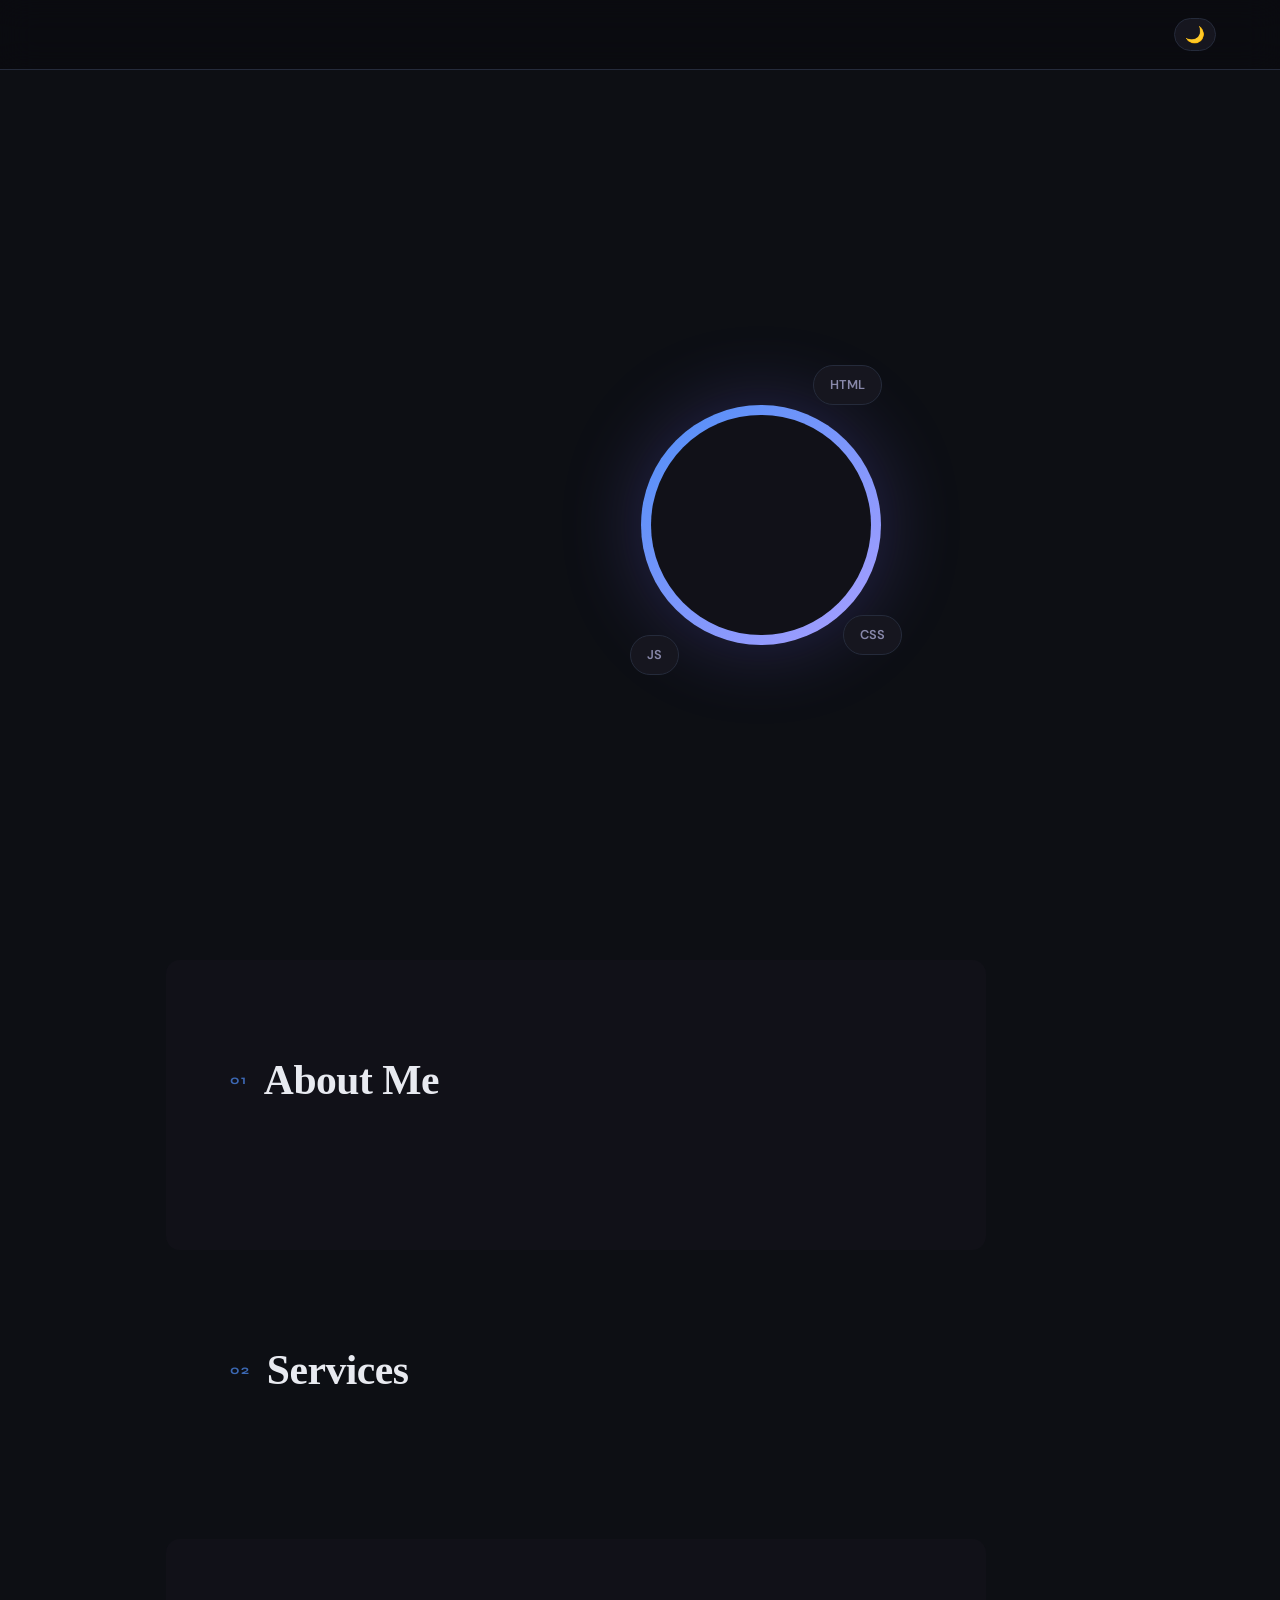
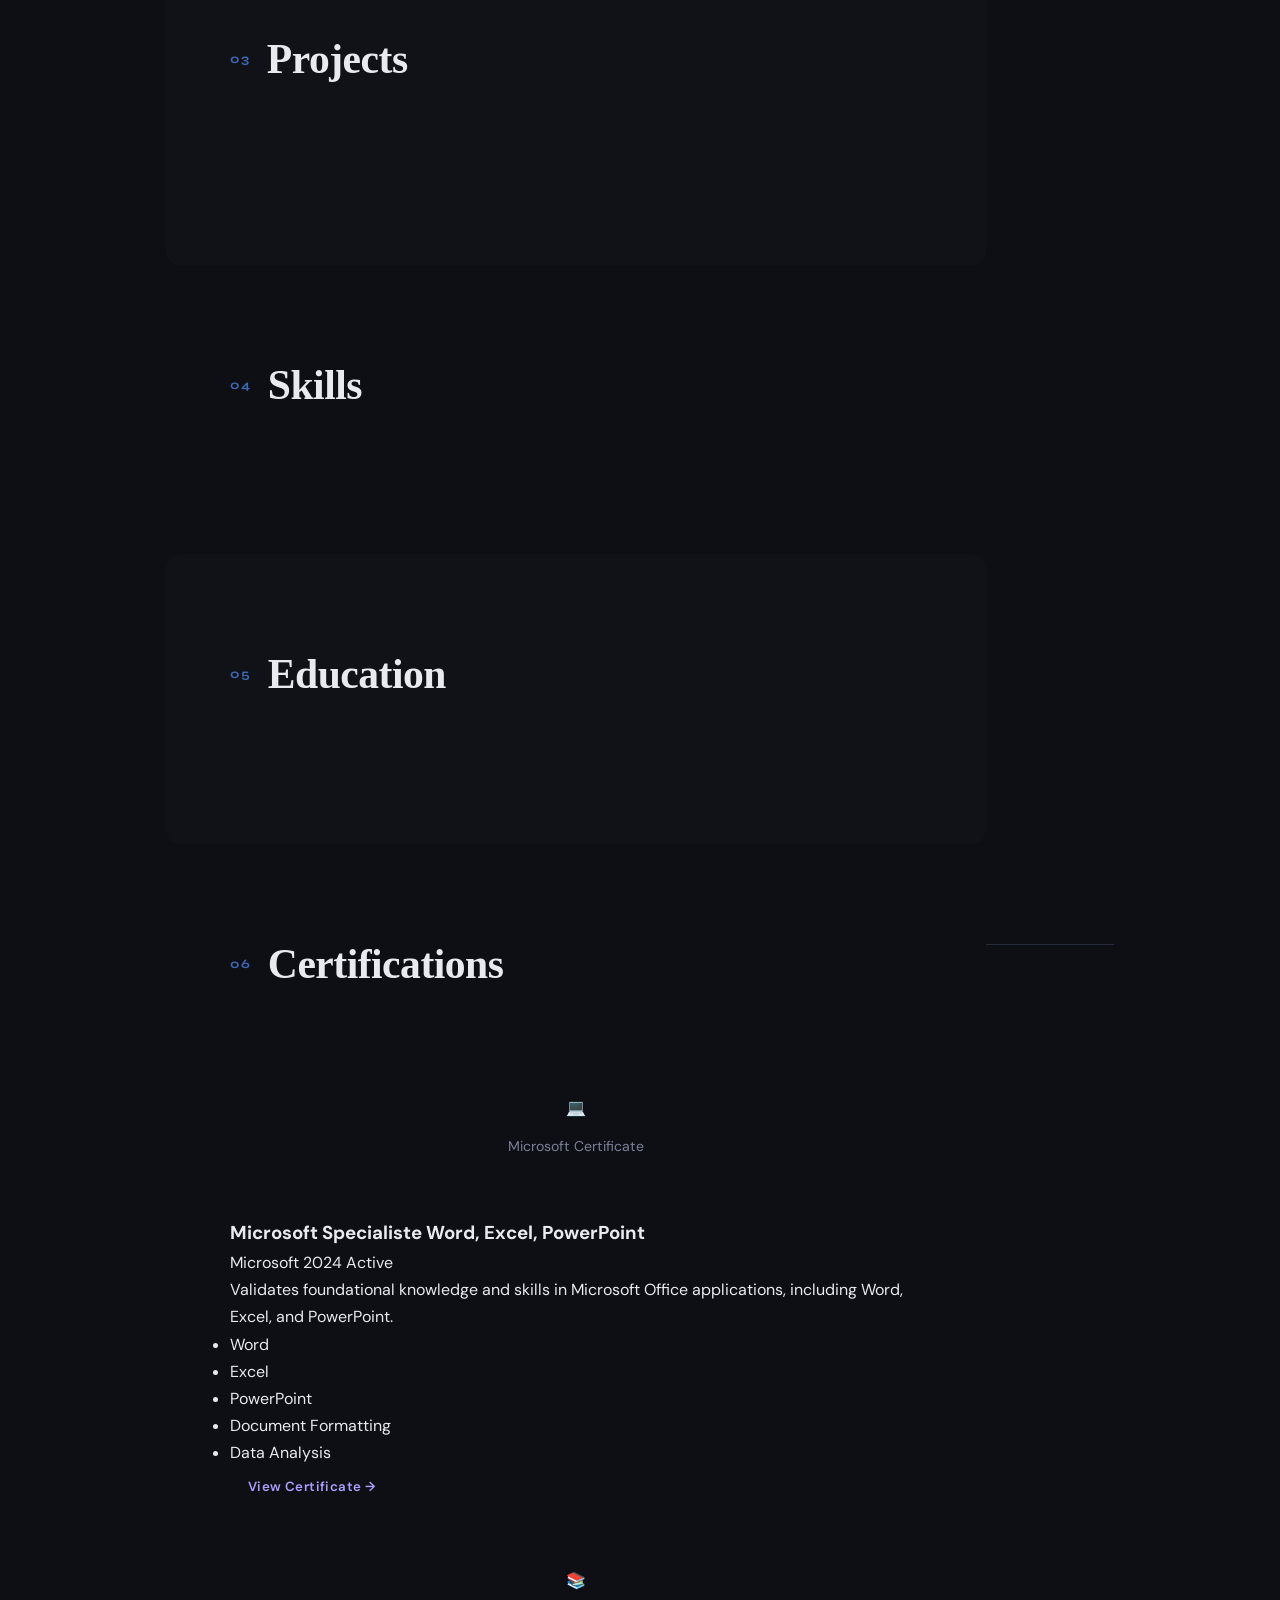
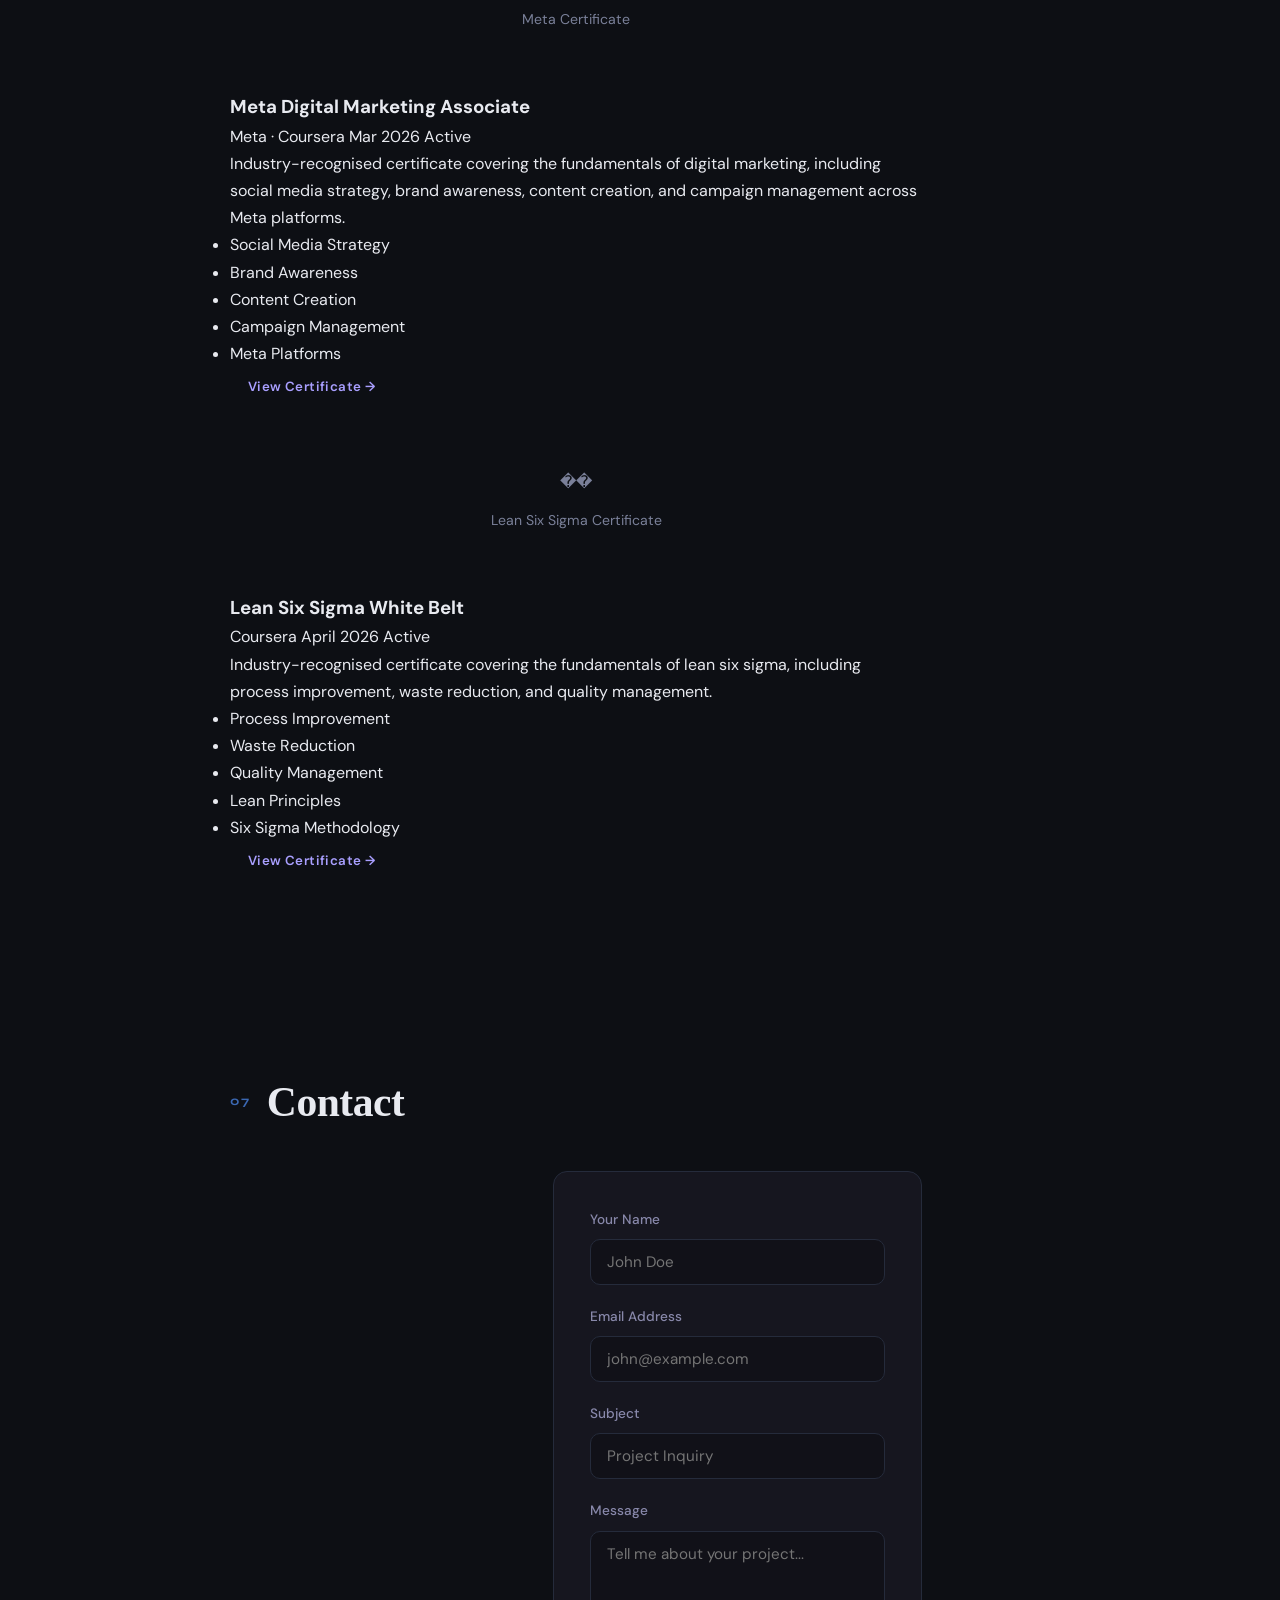
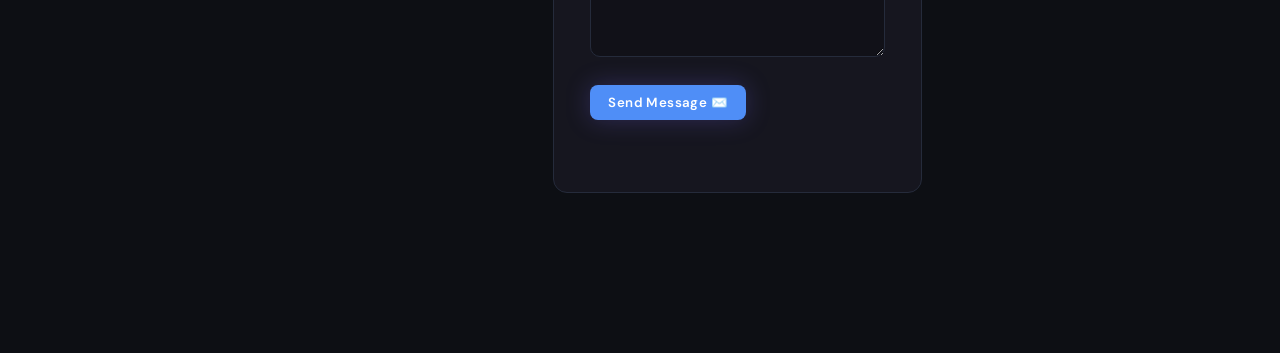
==== commit 223bcce1: "Enhance certifications section with image previews and improved layout" ====
--- a/index.html
+++ b/index.html
@@ -106,154 +106,161 @@
 
 
  <!-- CERTIFICATIONS SECTION -->
-<section id="certifications" class="section" aria-label="Certifications">
+<section id="certifications" class="section section-certifications" aria-label="Certifications">
 
   <div class="section-header">
-    <h2>Certifications</h2>
-    <div class="line"></div>
-    <span class="badge-count">3 Verified</span>
+    <span class="section-label">06</span>
+    <h2 class="section-title">Certifications</h2>
   </div>
 
-  <div class="timeline">
+  <div class="certifications-grid">
 
     <!-- ── CARD 1 · Microsoft ── -->
-    <article class="cert-item" aria-label="Microsoft Specialiste Word, Excel, PowerPoint Certification">
-      <div class="cert-top">
-        <div class="cert-logo" aria-hidden="true">💻</div>
-        <div class="cert-info">
-          <h3>Microsoft Specialiste Word, Excel, PowerPoint</h3>
-          <div class="cert-meta">
-            <span class="cert-issuer">Microsoft</span>
-            <span class="cert-date">Issued · 2024</span>
-            <span class="cert-status active">Active</span>
-          </div>
-        </div>
-      </div>
-
-      <p class="cert-desc">
-        Validates foundational knowledge and skills in Microsoft Office applications,
-        including Word, Excel, and PowerPoint.
-      </p>
-
-      <ul class="cert-skills" aria-label="Skills covered">
-        <li class="skill-tag">Word</li>
-        <li class="skill-tag">Excel</li>
-        <li class="skill-tag">PowerPoint</li>
-        <li class="skill-tag">Document Formatting</li>
-        <li class="skill-tag">Data Analysis</li>
-      </ul>
-
-      <div class="cert-actions">
-        <!-- View Certificate → opens in new tab -->
+    <article class="cert-card" aria-label="Microsoft Specialiste Word, Excel, PowerPoint Certification">
+      <div class="cert-preview">
+        <img 
+          src="certif1" 
+          alt="Microsoft Specialiste Word, Excel, PowerPoint Certificate"
+          loading="lazy"
+          onerror="this.style.display='none'; this.nextElementSibling.style.display='flex';"
+        />
+        <div class="cert-placeholder" style="display:none;">
+          <div class="cert-icon">💻</div>
+          <p>Microsoft Certificate</p>
+        </div>
+      </div>
+
+      <div class="cert-body">
+        <h3>Microsoft Specialiste Word, Excel, PowerPoint</h3>
+        <div class="cert-meta-info">
+          <span class="issuer">Microsoft</span>
+          <span class="date">2024</span>
+          <span class="badge-active">Active</span>
+        </div>
+
+        <p class="cert-summary">
+          Validates foundational knowledge and skills in Microsoft Office applications,
+          including Word, Excel, and PowerPoint.
+        </p>
+
+        <ul class="skills-list">
+          <li>Word</li>
+          <li>Excel</li>
+          <li>PowerPoint</li>
+          <li>Document Formatting</li>
+          <li>Data Analysis</li>
+        </ul>
+
         <a
-          class="btn btn-cert"
           href="certif1"
           target="_blank"
           rel="noopener noreferrer"
-          aria-label="View Microsoft Specialiste Word, Excel, PowerPoint certificate"
-          download
+          class="btn btn-cert-view"
+          aria-label="View Microsoft certificate in full size"
         >
-          <svg viewBox="0 0 24 24" fill="none" stroke="currentColor" stroke-width="2" stroke-linecap="round" stroke-linejoin="round" aria-hidden="true">
-            <rect x="3" y="3" width="18" height="18" rx="2"/><path d="M9 9h6M9 13h4"/>
-            <circle cx="17" cy="17" r="3"/><path d="M19.5 19.5 22 22"/>
-          </svg>
-          View Certificate
+          View Certificate →
         </a>
       </div>
     </article>
 
     <!-- ── CARD 2 · Meta ── -->
-    <article class="cert-item" aria-label="Meta Digital Marketing Associate Certification">
-      <div class="cert-top">
-        <div class="cert-logo" aria-hidden="true">📚</div>
-        <div class="cert-info">
-          <h3>Meta Digital Marketing Associate</h3>
-          <div class="cert-meta">
-            <span class="cert-issuer">Meta · Coursera</span>
-            <span class="cert-date">Issued · Mar 2026</span>
-            <span class="cert-status active">Active</span>
-          </div>
-        </div>
-      </div>
-
-      <p class="cert-desc">
-        Industry-recognised certificate covering the fundamentals of digital marketing,
-        including social media strategy, Brand awareness, content creation,
-        and campaign management across Meta platforms.
-      </p>
-
-      <ul class="cert-skills" aria-label="Skills covered">
-        <li class="skill-tag">Social Media Strategy</li>
-        <li class="skill-tag">Brand Awareness</li>
-        <li class="skill-tag">Content Creation</li>
-        <li class="skill-tag">Campaign Management</li>
-        <li class="skill-tag">Meta Platforms</li>
-      </ul>
-
-      <div class="cert-actions">
+    <article class="cert-card" aria-label="Meta Digital Marketing Associate Certification">
+      <div class="cert-preview">
+        <img 
+          src="certif3" 
+          alt="Meta Digital Marketing Associate Certificate"
+          loading="lazy"
+          onerror="this.style.display='none'; this.nextElementSibling.style.display='flex';"
+        />
+        <div class="cert-placeholder" style="display:none;">
+          <div class="cert-icon">📚</div>
+          <p>Meta Certificate</p>
+        </div>
+      </div>
+
+      <div class="cert-body">
+        <h3>Meta Digital Marketing Associate</h3>
+        <div class="cert-meta-info">
+          <span class="issuer">Meta · Coursera</span>
+          <span class="date">Mar 2026</span>
+          <span class="badge-active">Active</span>
+        </div>
+
+        <p class="cert-summary">
+          Industry-recognised certificate covering the fundamentals of digital marketing,
+          including social media strategy, brand awareness, content creation,
+          and campaign management across Meta platforms.
+        </p>
+
+        <ul class="skills-list">
+          <li>Social Media Strategy</li>
+          <li>Brand Awareness</li>
+          <li>Content Creation</li>
+          <li>Campaign Management</li>
+          <li>Meta Platforms</li>
+        </ul>
+
         <a
-          class="btn btn-cert"
           href="certif3"
           target="_blank"
           rel="noopener noreferrer"
-          aria-label="View Meta Digital Marketing Associate certificate"
-          download
+          class="btn btn-cert-view"
+          aria-label="View Meta certificate in full size"
         >
-          <svg viewBox="0 0 24 24" fill="none" stroke="currentColor" stroke-width="2" stroke-linecap="round" stroke-linejoin="round" aria-hidden="true">
-            <rect x="3" y="3" width="18" height="18" rx="2"/><path d="M9 9h6M9 13h4"/>
-            <circle cx="17" cy="17" r="3"/><path d="M19.5 19.5 22 22"/>
-          </svg>
-          View Certificate
+          View Certificate →
         </a>
       </div>
     </article>
 
     <!-- ── CARD 3 · Lean Six Sigma ── -->
-    <article class="cert-item" aria-label="Lean Six Sigma White Belt Certification">
-      <div class="cert-top">
-        <div class="cert-logo" aria-hidden="true">📑</div>
-        <div class="cert-info">
-          <h3>Lean Six Sigma White Belt</h3>
-          <div class="cert-meta">
-            <span class="cert-issuer">Coursera</span>
-            <span class="cert-date">Issued · April 2026</span>
-            <span class="cert-status active">Active</span>
-          </div>
-        </div>
-      </div>
-
-      <p class="cert-desc">
-        Industry-recognised certificate covering the fundamentals of lean six sigma,
-        including process improvement, waste reduction, and quality management.
-      </p>
-
-      <ul class="cert-skills" aria-label="Skills covered">
-        <li class="skill-tag">Process Improvement</li>
-        <li class="skill-tag">Waste Reduction</li>
-        <li class="skill-tag">Quality Management</li>
-        <li class="skill-tag">Lean Principles</li>
-        <li class="skill-tag">Six Sigma Methodology</li>
-      </ul>
-
-      <div class="cert-actions">
+    <article class="cert-card" aria-label="Lean Six Sigma White Belt Certification">
+      <div class="cert-preview">
+        <img 
+          src="certif2" 
+          alt="Lean Six Sigma White Belt Certificate"
+          loading="lazy"
+          onerror="this.style.display='none'; this.nextElementSibling.style.display='flex';"
+        />
+        <div class="cert-placeholder" style="display:none;">
+          <div class="cert-icon">��</div>
+          <p>Lean Six Sigma Certificate</p>
+        </div>
+      </div>
+
+      <div class="cert-body">
+        <h3>Lean Six Sigma White Belt</h3>
+        <div class="cert-meta-info">
+          <span class="issuer">Coursera</span>
+          <span class="date">April 2026</span>
+          <span class="badge-active">Active</span>
+        </div>
+
+        <p class="cert-summary">
+          Industry-recognised certificate covering the fundamentals of lean six sigma,
+          including process improvement, waste reduction, and quality management.
+        </p>
+
+        <ul class="skills-list">
+          <li>Process Improvement</li>
+          <li>Waste Reduction</li>
+          <li>Quality Management</li>
+          <li>Lean Principles</li>
+          <li>Six Sigma Methodology</li>
+        </ul>
+
         <a
-          class="btn btn-cert"
           href="certif2"
           target="_blank"
           rel="noopener noreferrer"
-          aria-label="View Lean Six Sigma White Belt certificate"
-          download
+          class="btn btn-cert-view"
+          aria-label="View Lean Six Sigma certificate in full size"
         >
-          <svg viewBox="0 0 24 24" fill="none" stroke="currentColor" stroke-width="2" stroke-linecap="round" stroke-linejoin="round" aria-hidden="true">
-            <rect x="3" y="3" width="18" height="18" rx="2"/><path d="M9 9h6M9 13h4"/>
-            <circle cx="17" cy="17" r="3"/><path d="M19.5 19.5 22 22"/>
-          </svg>
-          View Certificate
+          View Certificate →
         </a>
       </div>
-    </article> 
-
-  </div><!-- /.timeline -->
+    </article>
+
+  </div><!-- /.certifications-grid -->
 </section>
 
     <!-- CONTACT SECTION -->
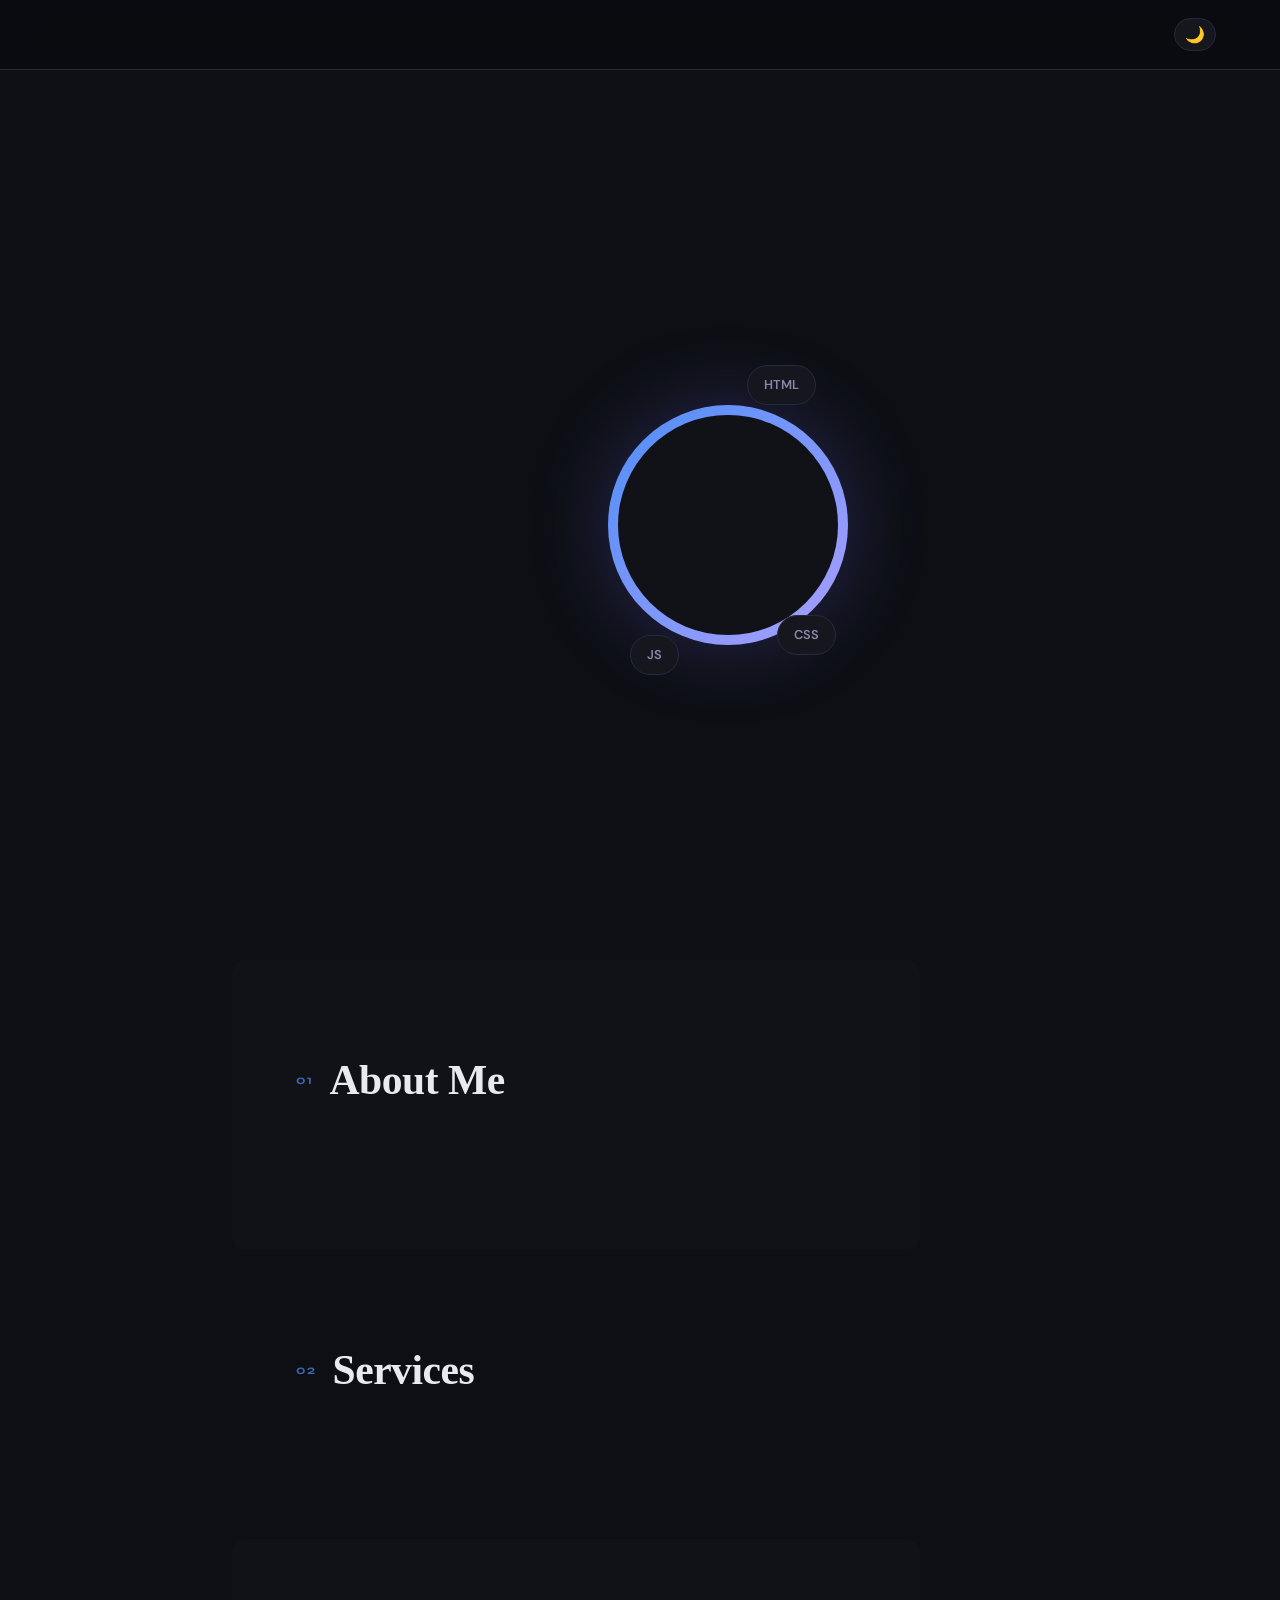
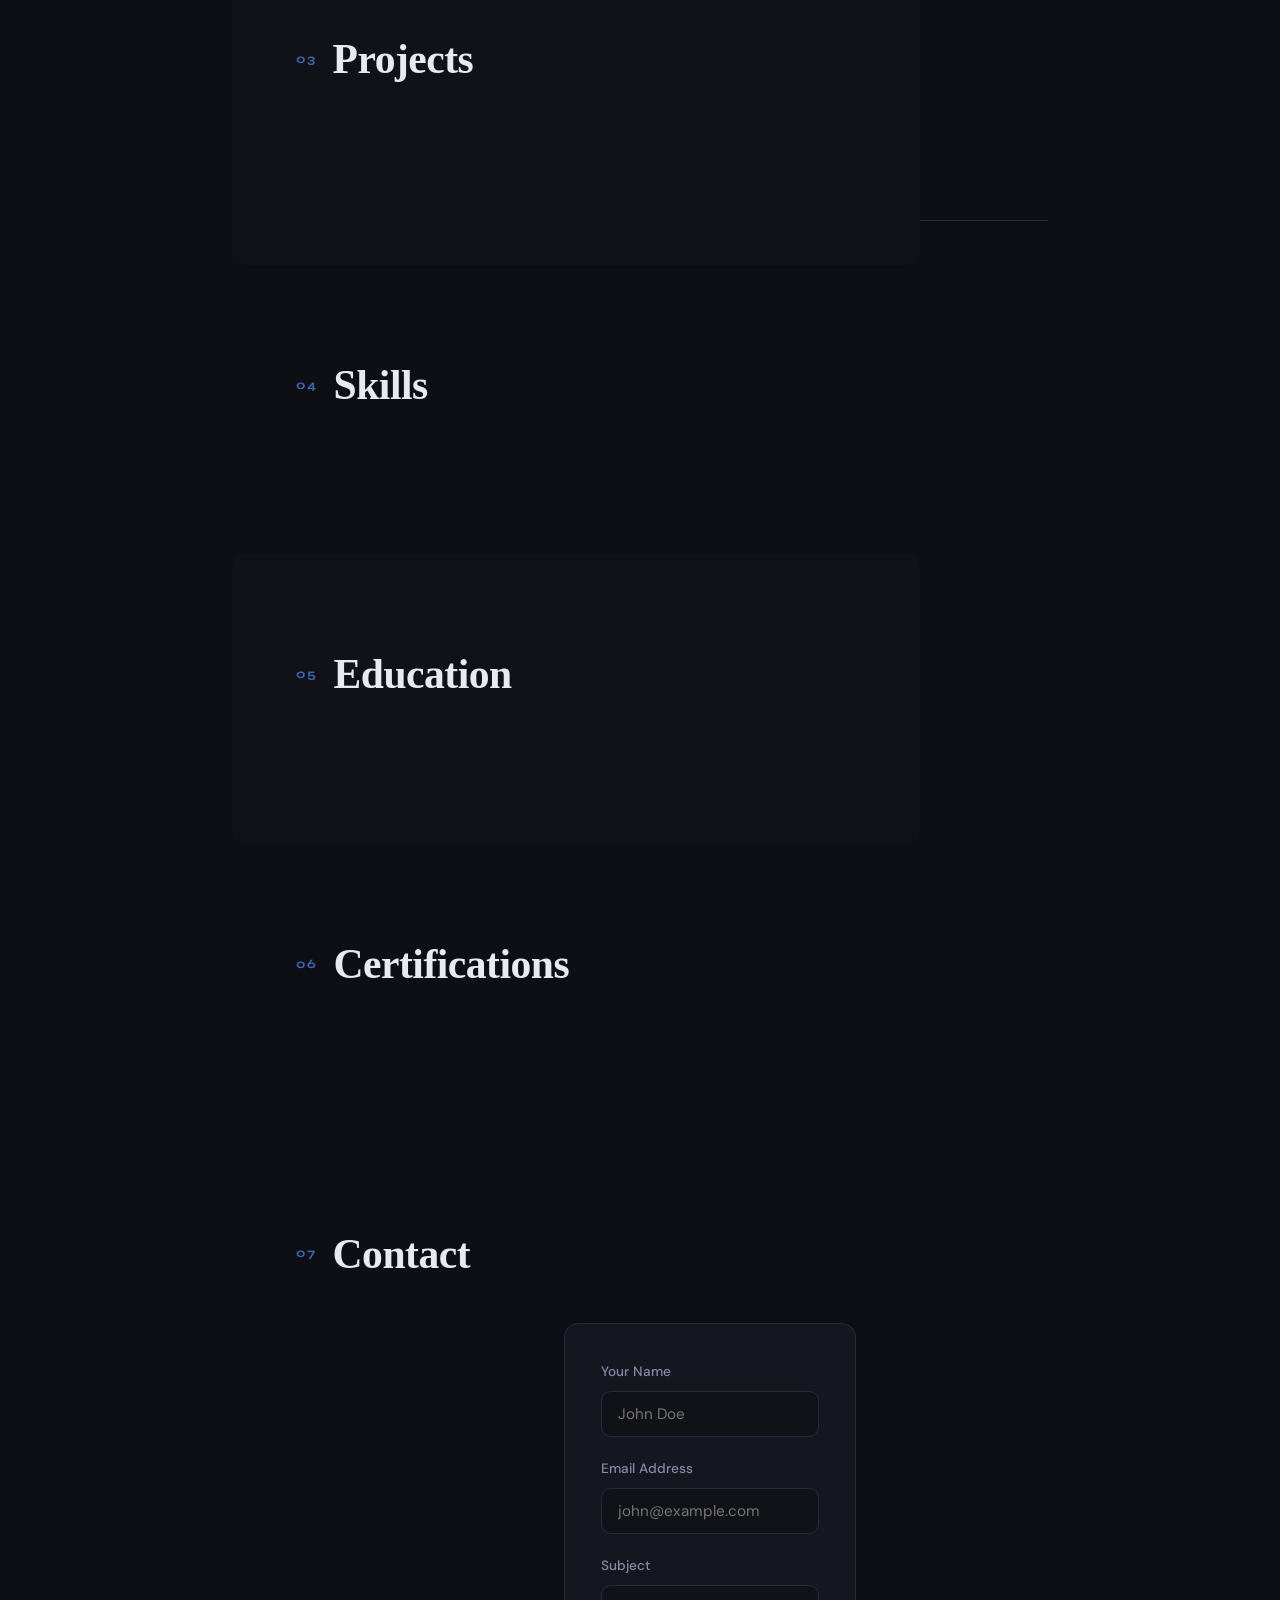
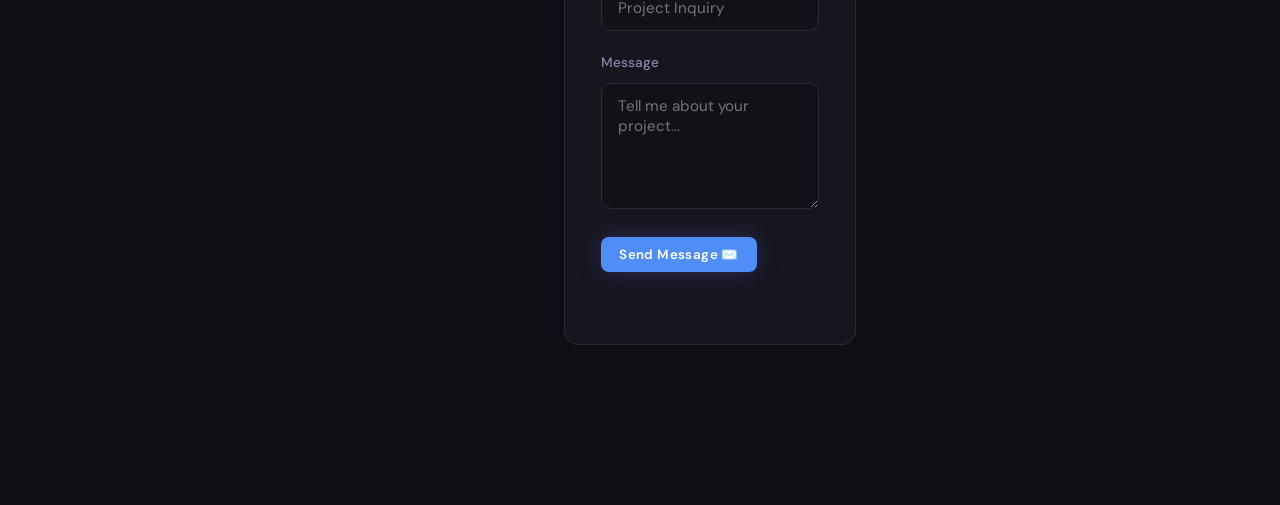
==== commit 4f5b3ad8: "RESTORE: Revert to working portfolio structure - remove broken certifications HTML" ====
--- a/index.html
+++ b/index.html
@@ -104,164 +104,14 @@
       <div class="timeline" id="timeline"><!-- filled by JS --></div>
     </section>
 
-
- <!-- CERTIFICATIONS SECTION -->
-<section id="certifications" class="section section-certifications" aria-label="Certifications">
-
-  <div class="section-header">
-    <span class="section-label">06</span>
-    <h2 class="section-title">Certifications</h2>
-  </div>
-
-  <div class="certifications-grid">
-
-    <!-- ── CARD 1 · Microsoft ── -->
-    <article class="cert-card" aria-label="Microsoft Specialiste Word, Excel, PowerPoint Certification">
-      <div class="cert-preview">
-        <img 
-          src="certif1" 
-          alt="Microsoft Specialiste Word, Excel, PowerPoint Certificate"
-          loading="lazy"
-          onerror="this.style.display='none'; this.nextElementSibling.style.display='flex';"
-        />
-        <div class="cert-placeholder" style="display:none;">
-          <div class="cert-icon">💻</div>
-          <p>Microsoft Certificate</p>
-        </div>
+    <!-- CERTIFICATIONS SECTION -->
+    <section id="certifications" class="section section-certifications">
+      <div class="section-header">
+        <span class="section-label">06</span>
+        <h2 class="section-title">Certifications</h2>
       </div>
-
-      <div class="cert-body">
-        <h3>Microsoft Specialiste Word, Excel, PowerPoint</h3>
-        <div class="cert-meta-info">
-          <span class="issuer">Microsoft</span>
-          <span class="date">2024</span>
-          <span class="badge-active">Active</span>
-        </div>
-
-        <p class="cert-summary">
-          Validates foundational knowledge and skills in Microsoft Office applications,
-          including Word, Excel, and PowerPoint.
-        </p>
-
-        <ul class="skills-list">
-          <li>Word</li>
-          <li>Excel</li>
-          <li>PowerPoint</li>
-          <li>Document Formatting</li>
-          <li>Data Analysis</li>
-        </ul>
-
-        <a
-          href="certif1"
-          target="_blank"
-          rel="noopener noreferrer"
-          class="btn btn-cert-view"
-          aria-label="View Microsoft certificate in full size"
-        >
-          View Certificate →
-        </a>
-      </div>
-    </article>
-
-    <!-- ── CARD 2 · Meta ── -->
-    <article class="cert-card" aria-label="Meta Digital Marketing Associate Certification">
-      <div class="cert-preview">
-        <img 
-          src="certif3" 
-          alt="Meta Digital Marketing Associate Certificate"
-          loading="lazy"
-          onerror="this.style.display='none'; this.nextElementSibling.style.display='flex';"
-        />
-        <div class="cert-placeholder" style="display:none;">
-          <div class="cert-icon">📚</div>
-          <p>Meta Certificate</p>
-        </div>
-      </div>
-
-      <div class="cert-body">
-        <h3>Meta Digital Marketing Associate</h3>
-        <div class="cert-meta-info">
-          <span class="issuer">Meta · Coursera</span>
-          <span class="date">Mar 2026</span>
-          <span class="badge-active">Active</span>
-        </div>
-
-        <p class="cert-summary">
-          Industry-recognised certificate covering the fundamentals of digital marketing,
-          including social media strategy, brand awareness, content creation,
-          and campaign management across Meta platforms.
-        </p>
-
-        <ul class="skills-list">
-          <li>Social Media Strategy</li>
-          <li>Brand Awareness</li>
-          <li>Content Creation</li>
-          <li>Campaign Management</li>
-          <li>Meta Platforms</li>
-        </ul>
-
-        <a
-          href="certif3"
-          target="_blank"
-          rel="noopener noreferrer"
-          class="btn btn-cert-view"
-          aria-label="View Meta certificate in full size"
-        >
-          View Certificate →
-        </a>
-      </div>
-    </article>
-
-    <!-- ── CARD 3 · Lean Six Sigma ── -->
-    <article class="cert-card" aria-label="Lean Six Sigma White Belt Certification">
-      <div class="cert-preview">
-        <img 
-          src="certif2" 
-          alt="Lean Six Sigma White Belt Certificate"
-          loading="lazy"
-          onerror="this.style.display='none'; this.nextElementSibling.style.display='flex';"
-        />
-        <div class="cert-placeholder" style="display:none;">
-          <div class="cert-icon">��</div>
-          <p>Lean Six Sigma Certificate</p>
-        </div>
-      </div>
-
-      <div class="cert-body">
-        <h3>Lean Six Sigma White Belt</h3>
-        <div class="cert-meta-info">
-          <span class="issuer">Coursera</span>
-          <span class="date">April 2026</span>
-          <span class="badge-active">Active</span>
-        </div>
-
-        <p class="cert-summary">
-          Industry-recognised certificate covering the fundamentals of lean six sigma,
-          including process improvement, waste reduction, and quality management.
-        </p>
-
-        <ul class="skills-list">
-          <li>Process Improvement</li>
-          <li>Waste Reduction</li>
-          <li>Quality Management</li>
-          <li>Lean Principles</li>
-          <li>Six Sigma Methodology</li>
-        </ul>
-
-        <a
-          href="certif2"
-          target="_blank"
-          rel="noopener noreferrer"
-          class="btn btn-cert-view"
-          aria-label="View Lean Six Sigma certificate in full size"
-        >
-          View Certificate →
-        </a>
-      </div>
-    </article>
-
-  </div><!-- /.certifications-grid -->
-</section>
+      <div class="certifications-list" id="certifications-list"><!-- filled by JS --></div>
+    </section>
 
     <!-- CONTACT SECTION -->
     <section id="contact" class="section section-contact">
